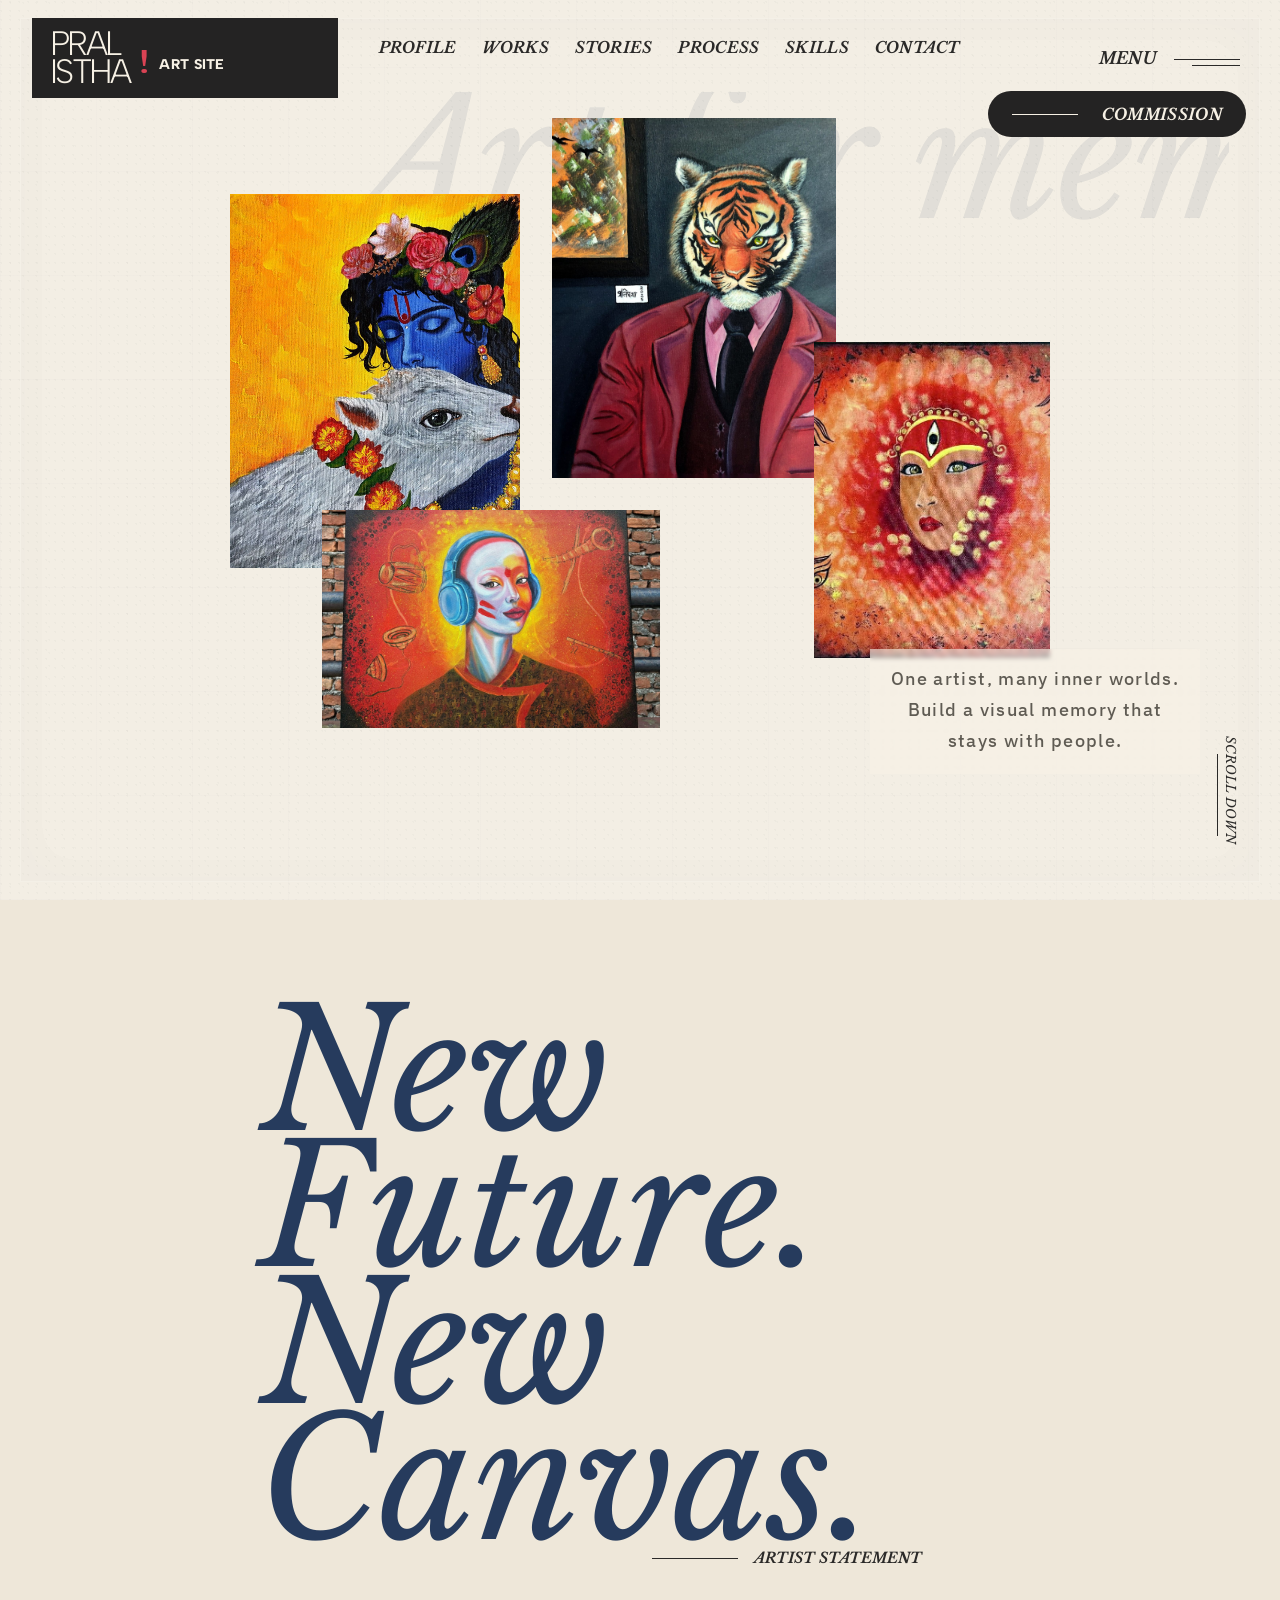
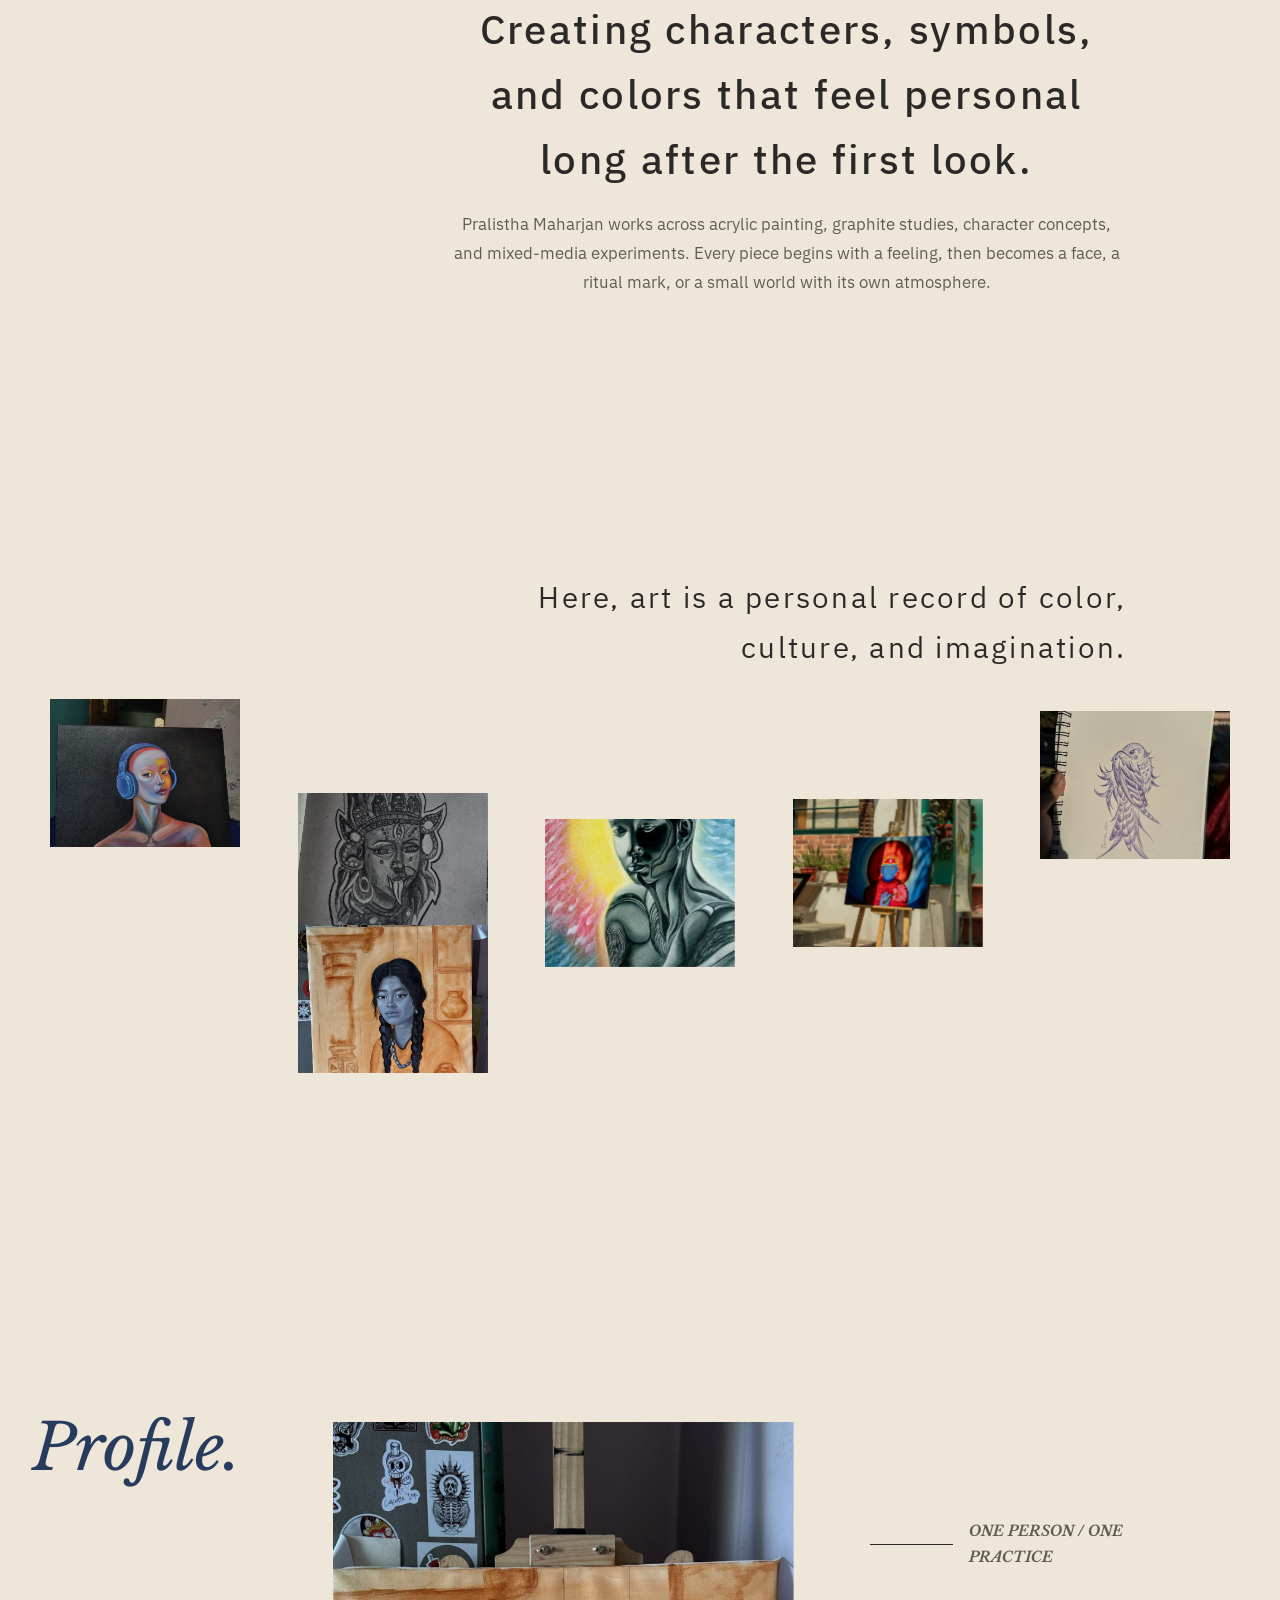
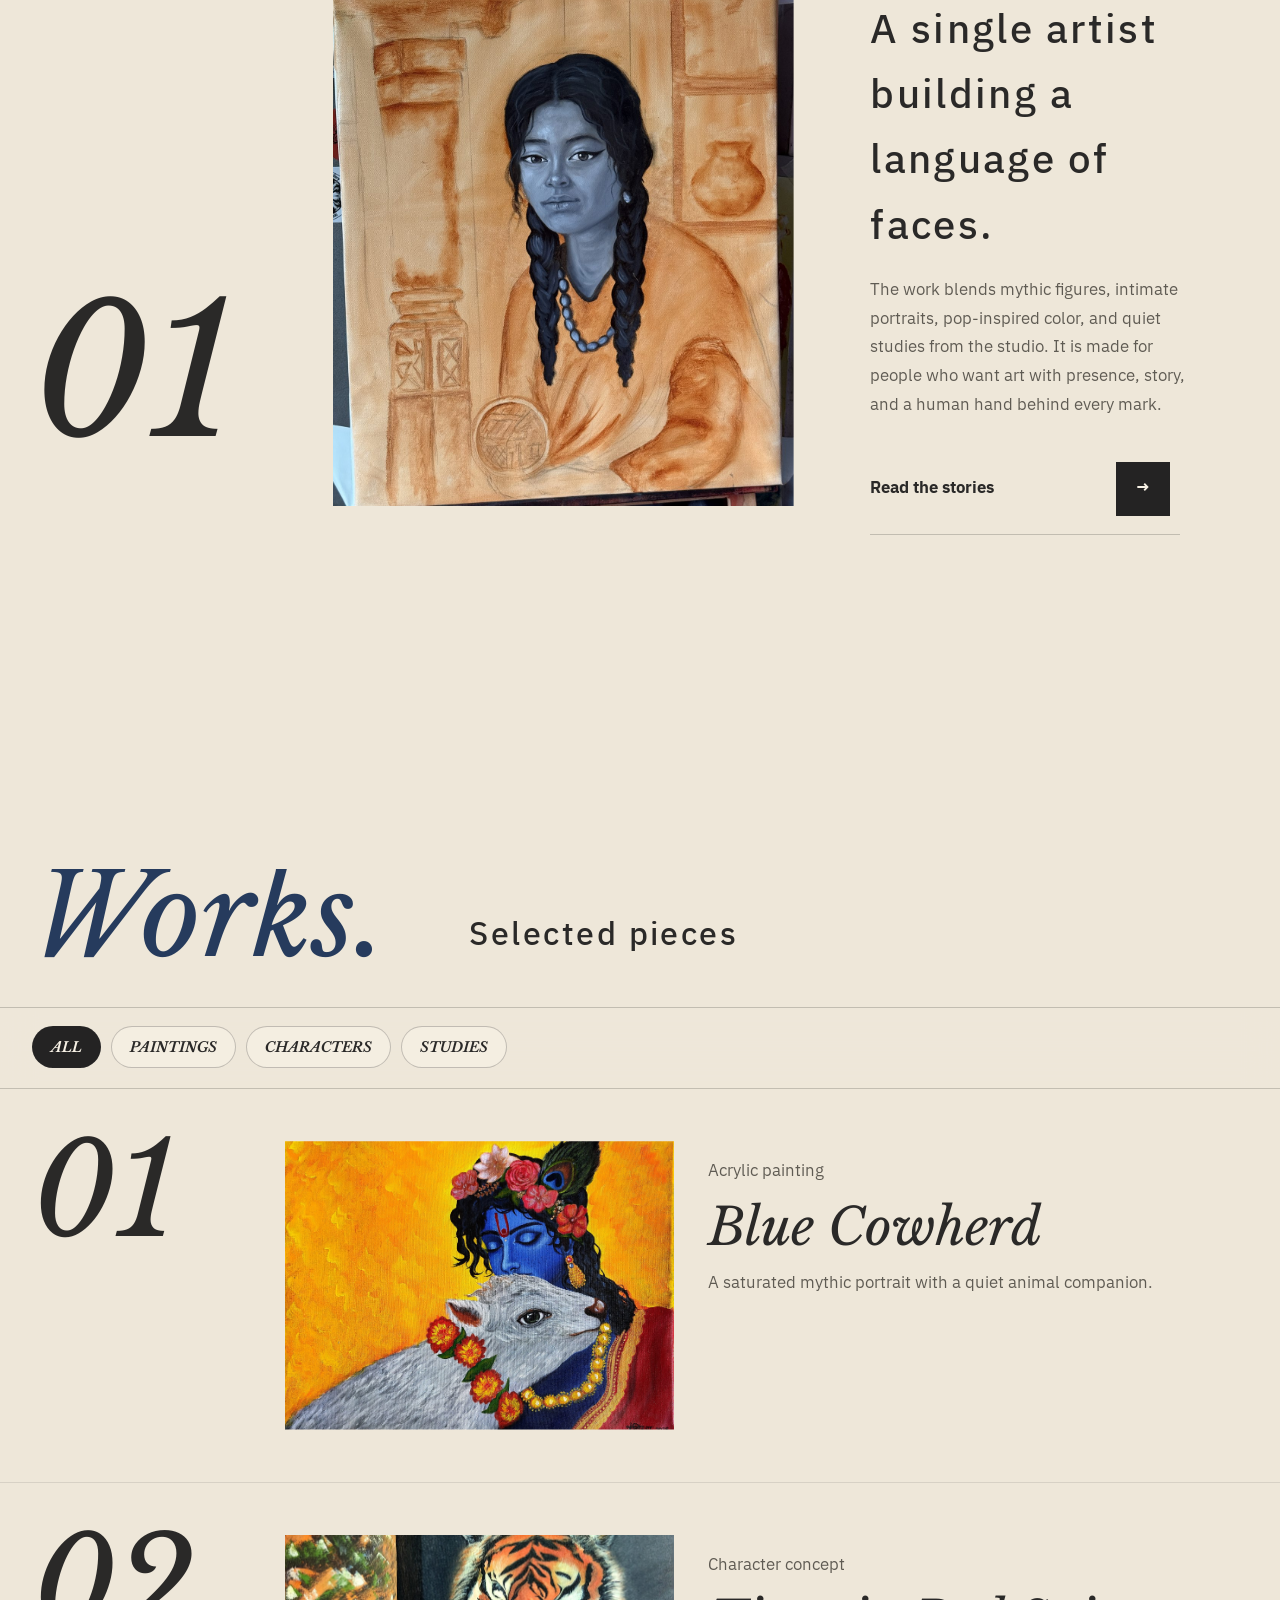
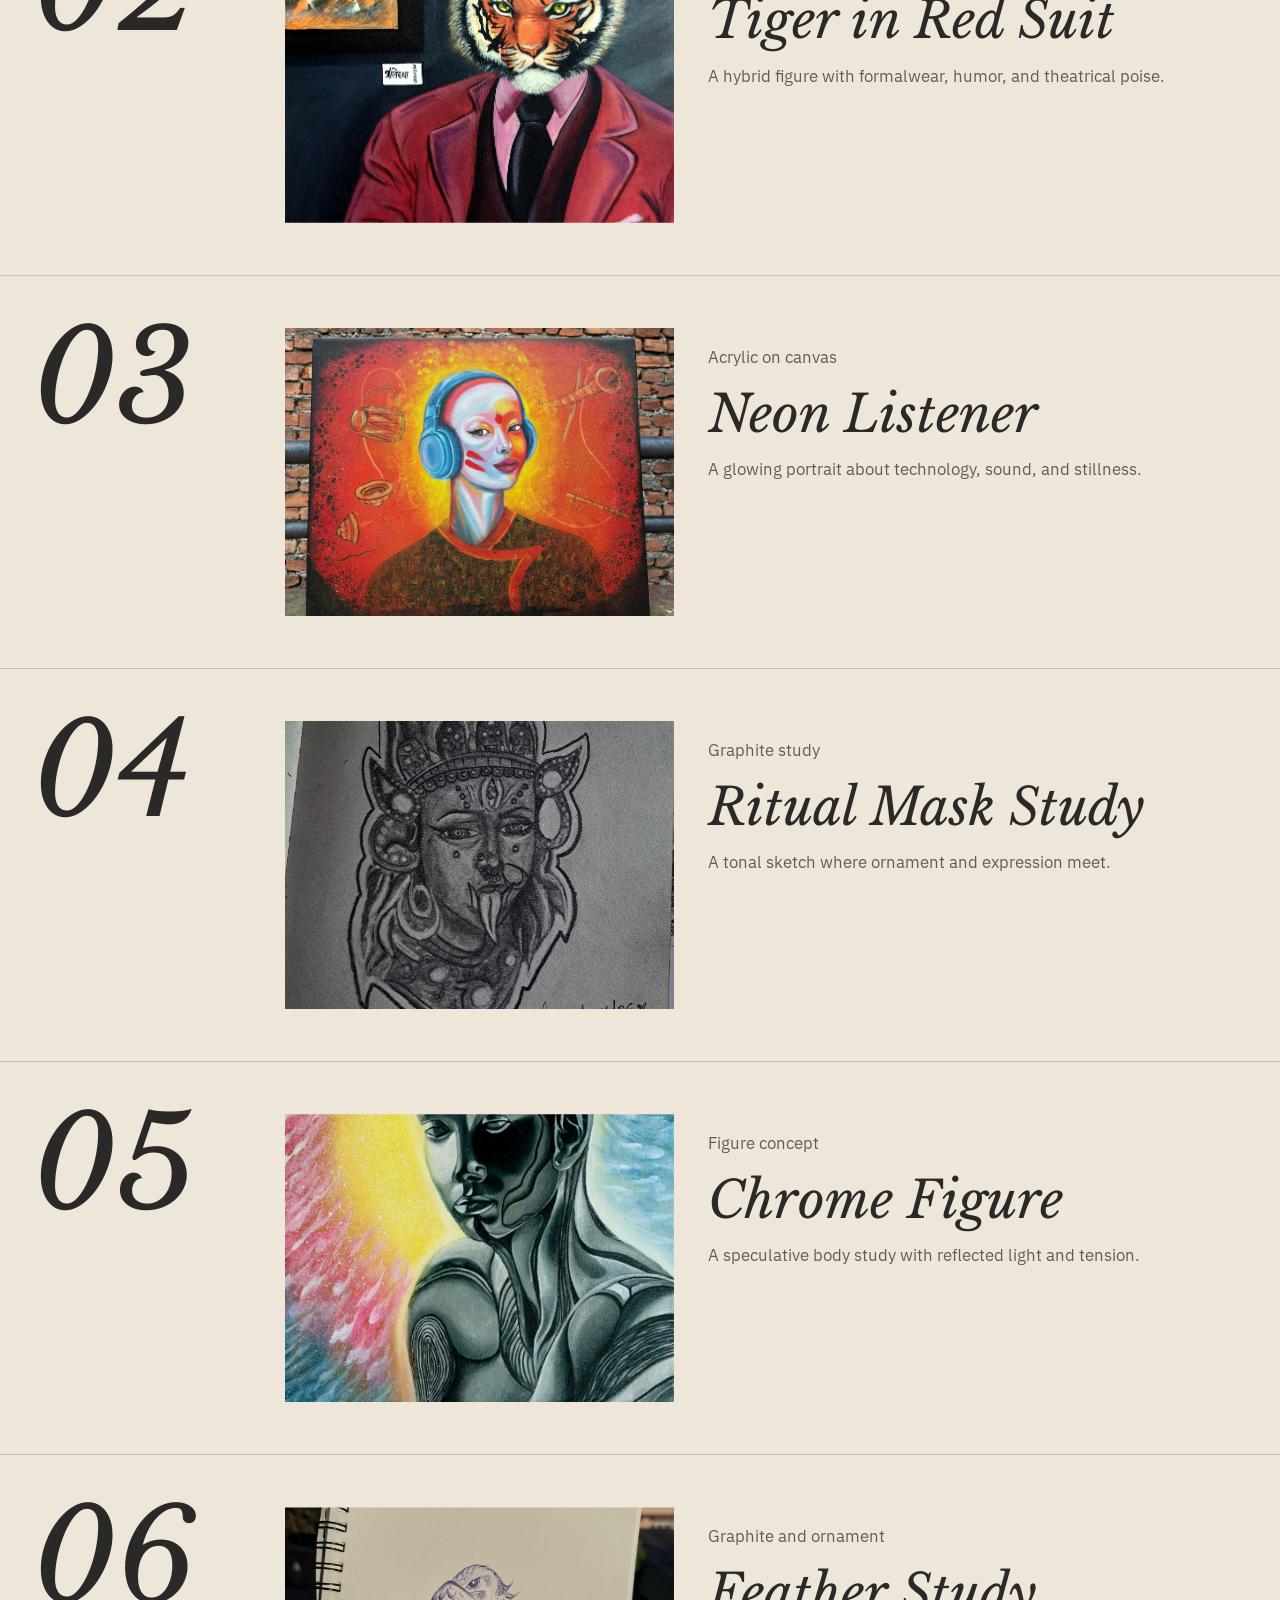
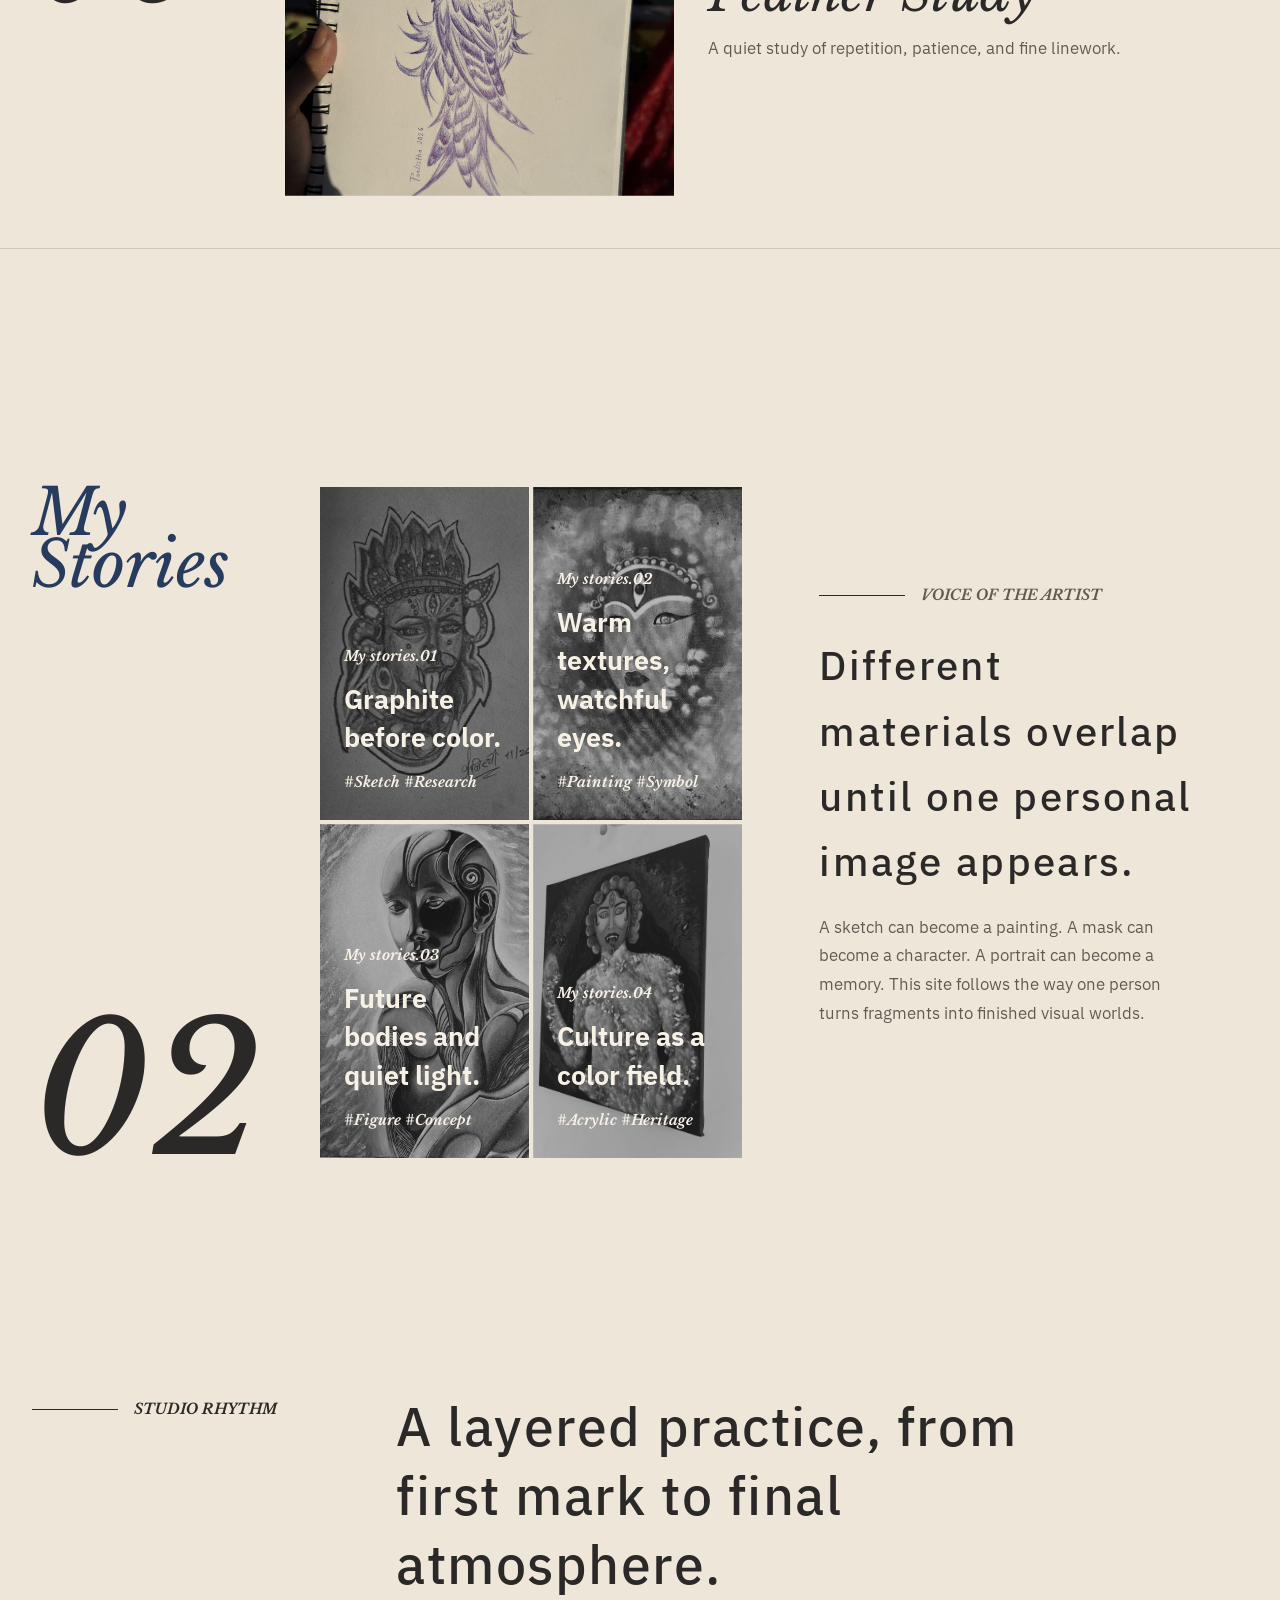
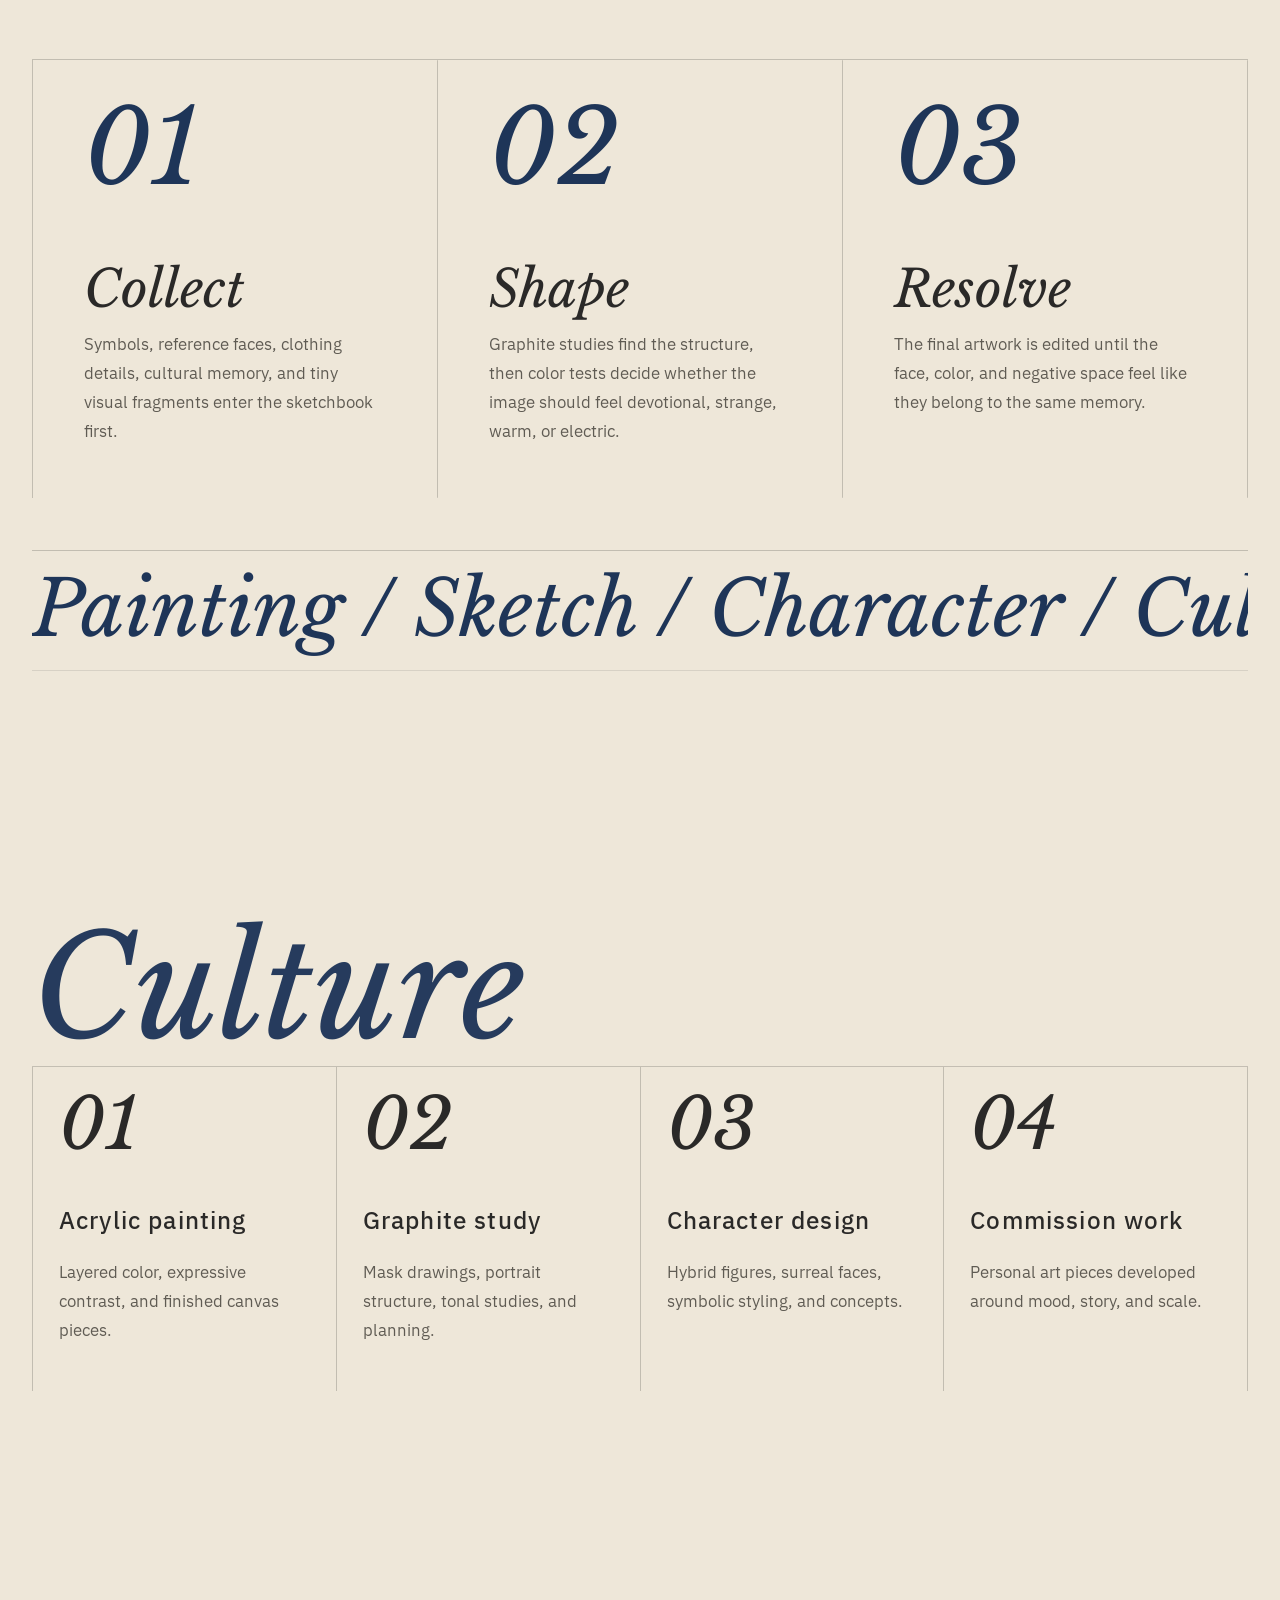
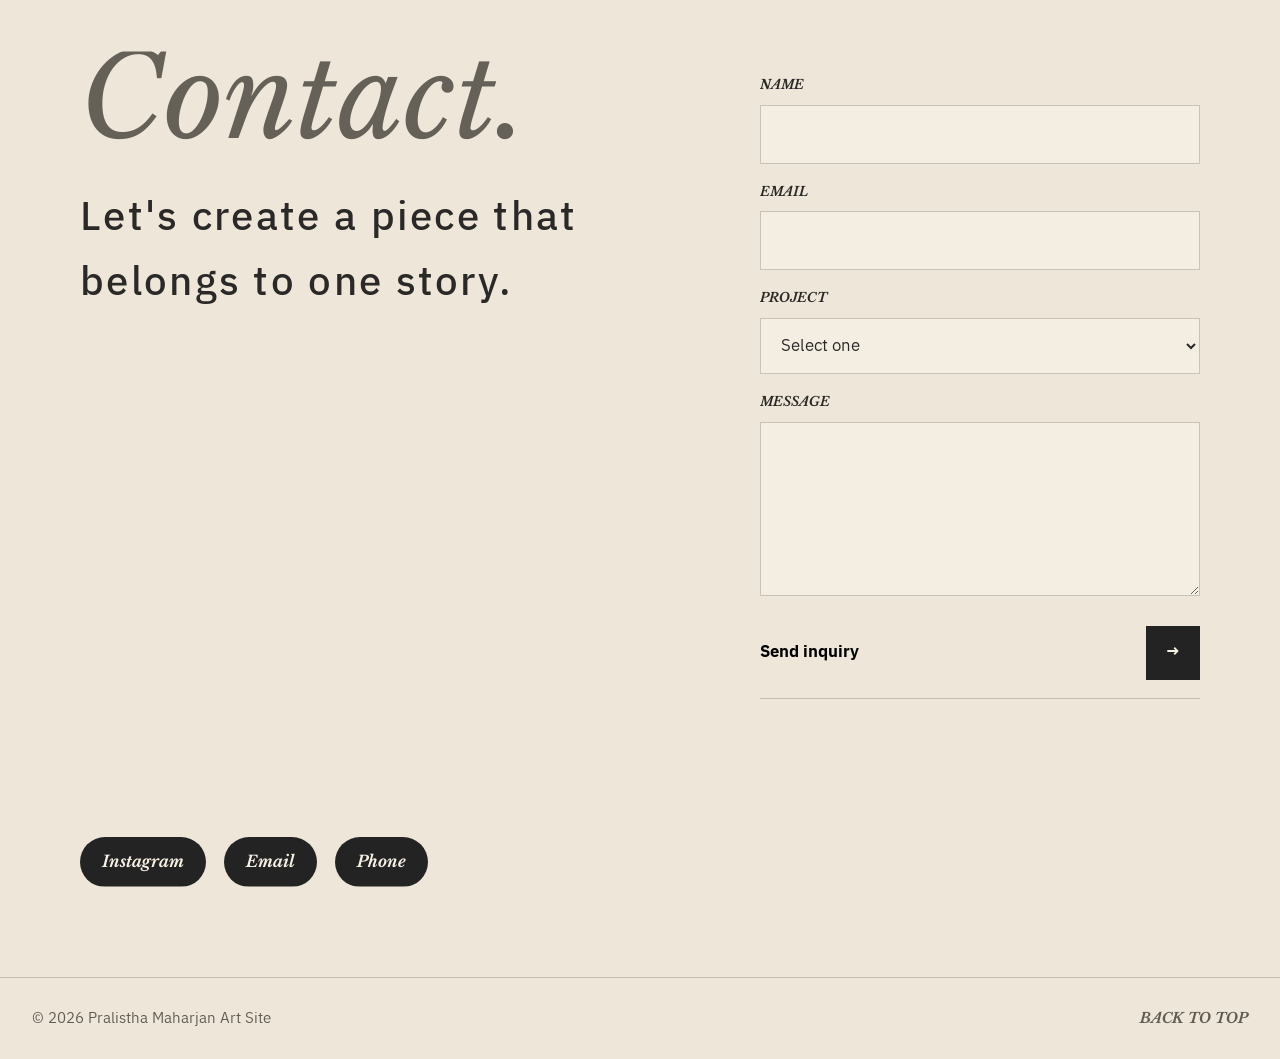
==== art website/index.html @ 048d74e7 "Add art portfolio website" ====
<!DOCTYPE html>
<html lang="en">
  <head>
    <meta charset="UTF-8" />
    <meta name="viewport" content="width=device-width, initial-scale=1.0" />
    <meta
      name="description"
      content="Single-person art portfolio for Pralistha Maharjan, presenting paintings, sketches, stories, skills, and commission contact."
    />
    <title>Pralistha Maharjan | Art Site</title>
    <link rel="preconnect" href="https://fonts.googleapis.com" />
    <link rel="preconnect" href="https://fonts.gstatic.com" crossorigin />
    <link
      href="https://fonts.googleapis.com/css2?family=Albert+Sans:wght@400;500;600;700;800&family=IBM+Plex+Sans+JP:wght@400;500;600;700&family=Libre+Baskerville:ital,wght@0,400;0,700;1,400&display=swap"
      rel="stylesheet"
    />
    <link rel="stylesheet" href="styles.css" />
  </head>
  <body>
    <div class="grain" aria-hidden="true"></div>
    <div class="scroll-progress" data-scroll-progress aria-hidden="true"></div>
    <div class="page-loader" data-loader aria-hidden="true">
      <span>Pralistha Maharjan</span>
      <i></i>
    </div>

    <header class="site-header" data-header>
      <a class="logo-card" href="#top" aria-label="Pralistha Art Site home">
        <span class="logo-main">PRAL<br />ISTHA</span>
        <span class="logo-dot">!</span>
        <span class="logo-sub">ART SITE</span>
      </a>

      <nav class="desktop-nav" aria-label="Primary navigation">
        <a href="#profile">Profile</a>
        <a href="#works">Works</a>
        <a href="#stories">Stories</a>
        <a href="#process">Process</a>
        <a href="#skills">Skills</a>
        <a href="#contact">Contact</a>
      </nav>

      <div class="top-actions">
        <button class="menu-button" type="button" aria-expanded="false" data-menu-toggle>
          <span>Menu</span>
          <i aria-hidden="true"></i>
        </button>
        <a class="entry-button" href="#contact">
          <span></span>
          Commission
        </a>
      </div>
    </header>

    <aside class="menu-panel" data-menu-panel aria-hidden="true">
      <button class="menu-close" type="button" aria-label="Close menu" data-menu-close></button>
      <nav aria-label="Expanded navigation">
        <a href="#profile"><span>profile</span>One artist</a>
        <a href="#works"><span>works</span>Selected pieces</a>
        <a href="#stories"><span>stories</span>Behind the work</a>
        <a href="#process"><span>process</span>Studio rhythm</a>
        <a href="#skills"><span>skills</span>Process and tools</a>
        <a href="#contact"><span>contact</span>Commission inquiry</a>
      </nav>
    </aside>

    <main id="top">
      <section class="hero section" aria-labelledby="hero-title">
        <p class="script-word hero-script" aria-hidden="true">Art for memory.</p>
        <div class="hero-collage" aria-label="Selected artwork collage">
          <img class="hero-img img-a reveal" data-depth="0.16" src="assets/art/blue-cowherd.jpg" alt="Blue deity painting with white cow" fetchpriority="high" />
          <img class="hero-img img-b reveal" data-depth="-0.12" src="assets/art/tiger-in-red-suit.jpg" alt="Tiger-headed figure in red suit" fetchpriority="high" />
          <img class="hero-img img-c reveal" data-depth="0.1" src="assets/art/neon-listener.jpg" alt="Neon headphone portrait painting" />
          <img class="hero-img img-d reveal" data-depth="-0.08" src="assets/art/wrathful-dancer.jpg" alt="Expressive masked dancer painting" />
          <img class="hero-img img-e reveal" data-depth="0.2" src="assets/art/festival-face.jpg" alt="Festival face painting with warm red texture" />
        </div>
        <div class="hero-message reveal">
          <p>One artist, many inner worlds.</p>
          <h1 id="hero-title">Build a visual memory that stays with people.</h1>
        </div>
        <p class="scroll-cue">scroll down</p>
      </section>

      <section class="statement section" aria-labelledby="statement-title">
        <p class="script-word">New Future.<br />New Canvas.</p>
        <div class="statement-copy reveal">
          <p class="eyebrow">Artist statement</p>
          <h2 id="statement-title">
            Creating characters, symbols, and colors that feel personal long
            after the first look.
          </h2>
          <p>
            Pralistha Maharjan works across acrylic painting, graphite studies,
            character concepts, and mixed-media experiments. Every piece begins
            with a feeling, then becomes a face, a ritual mark, or a small
            world with its own atmosphere.
          </p>
        </div>
      </section>

      <section class="photo-river section" aria-label="Studio fragments">
        <p class="section-note">Here, art is a personal record of color, culture, and imagination.</p>
        <div class="river-grid">
          <img class="reveal" data-parallax="-28" src="assets/art/moonlit-profile.jpg" alt="Profile portrait on canvas" />
          <img class="reveal" data-parallax="18" src="assets/art/ritual-mask-sketch.jpg" alt="Graphite ritual mask sketch" />
          <img class="reveal" data-parallax="-20" src="assets/art/chrome-figure.jpg" alt="Chrome figure study" />
          <img class="reveal" data-parallax="24" src="assets/art/courtyard-canvas.jpg" alt="Canvas displayed in courtyard light" />
          <img class="reveal" data-parallax="-16" src="assets/art/feather-study.jpg" alt="Ornamental feather sketch" />
          <img class="reveal" data-parallax="22" src="assets/art/blue-deity-canvas.jpg" alt="Blue deity canvas" />
          <img class="reveal" data-parallax="-18" src="assets/art/shrine-portrait.jpg" alt="Shrine portrait painting" />
          <img class="reveal" data-parallax="20" src="assets/art/firebird-sketch.jpg" alt="Firebird sketch" />
          <img class="reveal" data-parallax="-22" src="assets/art/elder-portrait-study.jpg" alt="Graphite elder portrait" />
        </div>
      </section>

      <section class="profile section split" id="profile" aria-labelledby="profile-title">
        <div class="split-title">
          <p class="script-word">Profile.</p>
          <span>01</span>
        </div>
        <div class="split-media reveal">
          <img src="assets/art/shrine-portrait.jpg" alt="Portrait painting on easel" />
        </div>
        <div class="split-copy reveal">
          <p class="eyebrow">One person / one practice</p>
          <h2 id="profile-title">A single artist building a language of faces.</h2>
          <p>
            The work blends mythic figures, intimate portraits, pop-inspired
            color, and quiet studies from the studio. It is made for people who
            want art with presence, story, and a human hand behind every mark.
          </p>
          <a class="line-link" href="#stories">Read the stories <span>&rarr;</span></a>
        </div>
      </section>

      <section class="works section" id="works" aria-labelledby="works-title">
        <div class="works-heading reveal">
          <p class="script-word">Works.</p>
          <h2 id="works-title">Selected pieces</h2>
        </div>
        <div class="filter-bar reveal" aria-label="Filter artworks">
          <button class="filter-button is-active" type="button" data-filter="all">All</button>
          <button class="filter-button" type="button" data-filter="painting">Paintings</button>
          <button class="filter-button" type="button" data-filter="character">Characters</button>
          <button class="filter-button" type="button" data-filter="study">Studies</button>
        </div>
        <div class="work-list" data-work-list>
          <article
            class="work-row reveal"
            role="button"
            tabindex="0"
            data-art-card
            data-category="painting"
            data-title="Blue Cowherd"
            data-medium="Acrylic painting"
            data-description="A saturated mythic portrait with a quiet animal companion, built around devotional blues, yellow light, and hand-painted texture."
            data-image="assets/art/blue-cowherd.jpg"
            aria-label="Open Blue Cowherd artwork"
          >
            <span>01</span>
            <img src="assets/art/blue-cowherd.jpg" alt="Blue Cowherd painting" />
            <div>
              <p>Acrylic painting</p>
              <h3>Blue Cowherd</h3>
              <p>A saturated mythic portrait with a quiet animal companion.</p>
            </div>
          </article>
          <article
            class="work-row reveal"
            role="button"
            tabindex="0"
            data-art-card
            data-category="character"
            data-title="Tiger in Red Suit"
            data-medium="Character concept"
            data-description="A hybrid formal portrait with theatrical humor, sharp tailoring, and an animal gaze held like a stage light."
            data-image="assets/art/tiger-in-red-suit.jpg"
            aria-label="Open Tiger in Red Suit artwork"
          >
            <span>02</span>
            <img src="assets/art/tiger-in-red-suit.jpg" alt="Tiger in Red Suit artwork" />
            <div>
              <p>Character concept</p>
              <h3>Tiger in Red Suit</h3>
              <p>A hybrid figure with formalwear, humor, and theatrical poise.</p>
            </div>
          </article>
          <article
            class="work-row reveal"
            role="button"
            tabindex="0"
            data-art-card
            data-category="painting"
            data-title="Neon Listener"
            data-medium="Acrylic on canvas"
            data-description="A glowing portrait about technology, sound, and stillness, balancing warm ground color with cool electric skin."
            data-image="assets/art/neon-listener.jpg"
            aria-label="Open Neon Listener artwork"
          >
            <span>03</span>
            <img src="assets/art/neon-listener.jpg" alt="Neon Listener artwork" />
            <div>
              <p>Acrylic on canvas</p>
              <h3>Neon Listener</h3>
              <p>A glowing portrait about technology, sound, and stillness.</p>
            </div>
          </article>
          <article
            class="work-row reveal"
            role="button"
            tabindex="0"
            data-art-card
            data-category="study"
            data-title="Ritual Mask Study"
            data-medium="Graphite study"
            data-description="A graphite mask study focused on shadow, symmetry, ornament, and the quiet pressure of an unfinished face."
            data-image="assets/art/ritual-mask-sketch.jpg"
            aria-label="Open Ritual Mask Study artwork"
          >
            <span>04</span>
            <img src="assets/art/ritual-mask-sketch.jpg" alt="Ritual mask graphite sketch" />
            <div>
              <p>Graphite study</p>
              <h3>Ritual Mask Study</h3>
              <p>A tonal sketch where ornament and expression meet.</p>
            </div>
          </article>
          <article
            class="work-row reveal"
            role="button"
            tabindex="0"
            data-art-card
            data-category="character"
            data-title="Chrome Figure"
            data-medium="Figure concept"
            data-description="A futuristic figure study that treats the body like reflected metal, soft light, and a small speculative world."
            data-image="assets/art/chrome-figure.jpg"
            aria-label="Open Chrome Figure artwork"
          >
            <span>05</span>
            <img src="assets/art/chrome-figure.jpg" alt="Chrome figure study" />
            <div>
              <p>Figure concept</p>
              <h3>Chrome Figure</h3>
              <p>A speculative body study with reflected light and tension.</p>
            </div>
          </article>
          <article
            class="work-row reveal"
            role="button"
            tabindex="0"
            data-art-card
            data-category="study"
            data-title="Feather Study"
            data-medium="Graphite and ornament"
            data-description="A focused ornamental drawing exploring repetition, feather structure, and the slow discipline of fine linework."
            data-image="assets/art/feather-study.jpg"
            aria-label="Open Feather Study artwork"
          >
            <span>06</span>
            <img src="assets/art/feather-study.jpg" alt="Ornamental feather sketch" />
            <div>
              <p>Graphite and ornament</p>
              <h3>Feather Study</h3>
              <p>A quiet study of repetition, patience, and fine linework.</p>
            </div>
          </article>
        </div>
      </section>

      <section class="stories section split" id="stories" aria-labelledby="stories-title">
        <div class="split-title">
          <p class="script-word">My Stories</p>
          <span>02</span>
        </div>
        <div class="story-cards">
          <article class="story-card reveal">
            <img src="assets/art/ritual-mask-sketch.jpg" alt="Ritual mask sketch" />
            <div>
              <p>My stories.01</p>
              <h3>Graphite before color.</h3>
              <p>#Sketch #Research</p>
            </div>
          </article>
          <article class="story-card reveal">
            <img src="assets/art/festival-face.jpg" alt="Festival face painting" />
            <div>
              <p>My stories.02</p>
              <h3>Warm textures, watchful eyes.</h3>
              <p>#Painting #Symbol</p>
            </div>
          </article>
          <article class="story-card reveal">
            <img src="assets/art/chrome-figure.jpg" alt="Chrome figure study" />
            <div>
              <p>My stories.03</p>
              <h3>Future bodies and quiet light.</h3>
              <p>#Figure #Concept</p>
            </div>
          </article>
          <article class="story-card reveal">
            <img src="assets/art/blue-deity-canvas.jpg" alt="Blue deity painting" />
            <div>
              <p>My stories.04</p>
              <h3>Culture as a color field.</h3>
              <p>#Acrylic #Heritage</p>
            </div>
          </article>
        </div>
        <div class="split-copy story-copy reveal">
          <p class="eyebrow">Voice of the artist</p>
          <h2 id="stories-title">
            Different materials overlap until one personal image appears.
          </h2>
          <p>
            A sketch can become a painting. A mask can become a character. A
            portrait can become a memory. This site follows the way one person
            turns fragments into finished visual worlds.
          </p>
        </div>
      </section>

      <section class="process section" id="process" aria-labelledby="process-title">
        <div class="process-heading reveal">
          <p class="eyebrow">Studio rhythm</p>
          <h2 id="process-title">A layered practice, from first mark to final atmosphere.</h2>
        </div>
        <div class="process-board">
          <article class="process-card reveal">
            <span>01</span>
            <h3>Collect</h3>
            <p>Symbols, reference faces, clothing details, cultural memory, and tiny visual fragments enter the sketchbook first.</p>
          </article>
          <article class="process-card reveal">
            <span>02</span>
            <h3>Shape</h3>
            <p>Graphite studies find the structure, then color tests decide whether the image should feel devotional, strange, warm, or electric.</p>
          </article>
          <article class="process-card reveal">
            <span>03</span>
            <h3>Resolve</h3>
            <p>The final artwork is edited until the face, color, and negative space feel like they belong to the same memory.</p>
          </article>
        </div>
        <div class="motion-strip reveal" aria-hidden="true">
          <span>Painting / Sketch / Character / Culture / Commission /</span>
          <span>Painting / Sketch / Character / Culture / Commission /</span>
        </div>
      </section>

      <section class="skills section" id="skills" aria-labelledby="skills-title">
        <p class="script-word">Culture</p>
        <div class="skills-grid reveal">
          <div>
            <span>01</span>
            <h3>Acrylic painting</h3>
            <p>Layered color, expressive contrast, and finished canvas pieces.</p>
          </div>
          <div>
            <span>02</span>
            <h3>Graphite study</h3>
            <p>Mask drawings, portrait structure, tonal studies, and planning.</p>
          </div>
          <div>
            <span>03</span>
            <h3>Character design</h3>
            <p>Hybrid figures, surreal faces, symbolic styling, and concepts.</p>
          </div>
          <div>
            <span>04</span>
            <h3>Commission work</h3>
            <p>Personal art pieces developed around mood, story, and scale.</p>
          </div>
        </div>
      </section>

      <section class="contact section" id="contact" aria-labelledby="contact-title">
        <div class="contact-title reveal">
          <p class="script-word">Contact.</p>
          <h2 id="contact-title">Let's create a piece that belongs to one story.</h2>
        </div>
        <form class="contact-form reveal" data-contact-form>
          <label>
            <span>Name</span>
            <input type="text" name="name" autocomplete="name" required />
          </label>
          <label>
            <span>Email</span>
            <input type="email" name="email" autocomplete="email" required />
          </label>
          <label>
            <span>Project</span>
            <select name="project" required>
              <option value="">Select one</option>
              <option>Commission</option>
              <option>Collaboration</option>
              <option>Exhibition</option>
              <option>General inquiry</option>
            </select>
          </label>
          <label>
            <span>Message</span>
            <textarea name="message" rows="5" required></textarea>
          </label>
          <button type="submit">Send inquiry <span>&rarr;</span></button>
          <p data-form-status aria-live="polite"></p>
        </form>
        <div class="contact-links reveal">
          <a href="https://www.instagram.com/eeelarp/" target="_blank" rel="noopener noreferrer">Instagram</a>
          <a href="mailto:pralisthamaharjan21@gmail.com">Email</a>
          <a href="tel:+9779860295630">Phone</a>
        </div>
      </section>
    </main>

    <footer class="site-footer">
      <p>&copy; <span data-year></span> Pralistha Maharjan Art Site</p>
      <a href="#top">back to top</a>
    </footer>

    <div class="lightbox" data-lightbox aria-hidden="true" role="dialog" aria-modal="true" aria-labelledby="lightbox-title">
      <button class="lightbox-close" type="button" aria-label="Close artwork view" data-lightbox-close></button>
      <div class="lightbox-shell">
        <div class="lightbox-media">
          <img src="assets/art/blue-cowherd.jpg" alt="" data-lightbox-image />
        </div>
        <div class="lightbox-copy">
          <p data-lightbox-medium>Acrylic painting</p>
          <h2 id="lightbox-title" data-lightbox-title>Blue Cowherd</h2>
          <p data-lightbox-description></p>
          <div class="lightbox-actions" aria-label="Artwork navigation">
            <button type="button" data-lightbox-prev>Previous</button>
            <button type="button" data-lightbox-next>Next</button>
          </div>
        </div>
      </div>
    </div>

    <script src="app.js"></script>
  </body>
</html>
---- art website/styles.css ----
:root {
  --paper: #eee7d9;
  --paper-light: #f7f1e5;
  --paper-deep: #ded4bf;
  --ink: #2a2928;
  --ink-soft: #5f5b53;
  --line: rgba(42, 41, 40, 0.22);
  --dark: #242323;
  --accent: #da4354;
  --blue: #1e3558;
  --moss: #687261;
  --container: min(1120px, calc(100% - 48px));
  --serif: "Libre Baskerville", Georgia, serif;
  --sans: "Albert Sans", "IBM Plex Sans JP", Arial, sans-serif;
  --jp: "IBM Plex Sans JP", "Albert Sans", Arial, sans-serif;
}

* {
  box-sizing: border-box;
}

html {
  scroll-behavior: smooth;
  scroll-padding-top: 110px;
}

body {
  margin: 0;
  background: var(--paper);
  color: var(--ink);
  font-family: var(--jp);
  line-height: 1.8;
  overflow-x: clip;
}

body.is-loading,
body.menu-open,
body.lightbox-open {
  overflow: hidden;
}

img {
  display: block;
  max-width: 100%;
}

a {
  color: inherit;
  text-decoration: none;
}

button,
input,
select,
textarea {
  font: inherit;
}

button {
  border: 0;
}

.scroll-progress {
  position: fixed;
  top: 0;
  left: 0;
  z-index: 90;
  width: 100%;
  height: 3px;
  background: var(--accent);
  transform: scaleX(0);
  transform-origin: left;
  pointer-events: none;
}

.page-loader {
  position: fixed;
  inset: 0;
  z-index: 100;
  display: grid;
  place-items: center;
  background: var(--dark);
  color: var(--paper-light);
  clip-path: inset(0 0 0 0);
  transition: clip-path 900ms cubic-bezier(0.76, 0, 0.24, 1), visibility 900ms step-end;
}

.page-loader span {
  font-family: var(--serif);
  font-size: clamp(2.2rem, 6vw, 6.4rem);
  font-style: italic;
  line-height: 1;
  opacity: 0;
  transform: translateY(20px);
  animation: loaderText 900ms cubic-bezier(0.22, 1, 0.36, 1) 120ms forwards;
}

.page-loader i {
  position: absolute;
  bottom: 11%;
  left: 50%;
  width: min(320px, 70vw);
  height: 1px;
  background: rgba(247, 241, 229, 0.22);
  transform: translateX(-50%);
  overflow: hidden;
}

.page-loader i::after {
  display: block;
  width: 42%;
  height: 100%;
  background: var(--paper-light);
  content: "";
  animation: loaderLine 1s cubic-bezier(0.76, 0, 0.24, 1) infinite;
}

body.is-ready .page-loader {
  visibility: hidden;
  clip-path: inset(0 0 100% 0);
}

@keyframes loaderText {
  to {
    opacity: 1;
    transform: translateY(0);
  }
}

@keyframes loaderLine {
  0% {
    transform: translateX(-110%);
  }

  100% {
    transform: translateX(260%);
  }
}

.grain {
  position: fixed;
  inset: 0;
  z-index: -1;
  pointer-events: none;
  background:
    linear-gradient(rgba(255, 255, 255, 0.3), rgba(255, 255, 255, 0.3)),
    radial-gradient(circle at 12% 18%, rgba(42, 41, 40, 0.04) 0 1px, transparent 1px),
    radial-gradient(circle at 80% 20%, rgba(42, 41, 40, 0.035) 0 1px, transparent 1px),
    repeating-linear-gradient(90deg, rgba(30, 53, 88, 0.018) 0 1px, transparent 1px 96px),
    repeating-linear-gradient(0deg, rgba(42, 41, 40, 0.018) 0 1px, transparent 1px 104px);
  background-size: auto, 9px 9px, 13px 13px, auto, auto;
}

.grain::after {
  position: absolute;
  inset: 18px 20px;
  border: 1px solid rgba(255, 255, 255, 0.24);
  box-shadow: inset 0 0 52px rgba(42, 41, 40, 0.055);
  content: "";
  opacity: 0.45;
}

.site-header {
  position: fixed;
  inset: 0 0 auto;
  z-index: 50;
  display: grid;
  grid-template-columns: auto 1fr auto;
  align-items: start;
  gap: 28px;
  padding: 18px 34px 0 32px;
  pointer-events: none;
  transition: transform 500ms cubic-bezier(0.22, 1, 0.36, 1);
}

.site-header a,
.site-header button {
  pointer-events: auto;
}

.logo-card {
  position: relative;
  display: grid;
  width: 306px;
  min-height: 74px;
  grid-template-columns: auto auto 1fr;
  align-items: center;
  gap: 10px;
  padding: 12px 18px;
  color: var(--paper-light);
  background: var(--dark);
  box-shadow: 0 14px 36px rgba(42, 41, 40, 0);
  transition: box-shadow 320ms ease, transform 320ms ease;
}

.site-header.is-scrolled .logo-card {
  box-shadow: 0 16px 36px rgba(42, 41, 40, 0.12);
  transform: translateY(-2px);
}

.logo-main {
  font-family: var(--sans);
  font-size: clamp(1.75rem, 2.65vw, 2.35rem);
  font-weight: 300;
  letter-spacing: -0.08em;
  line-height: 0.82;
}

.logo-dot {
  align-self: end;
  margin-bottom: 6px;
  color: var(--accent);
  font-size: 1.95rem;
  font-weight: 700;
  line-height: 1;
}

.logo-sub {
  align-self: end;
  margin-bottom: 8px;
  font-family: var(--sans);
  font-size: 0.88rem;
  font-weight: 800;
  letter-spacing: 0.02em;
}

.desktop-nav {
  display: flex;
  justify-content: flex-end;
  gap: clamp(18px, 2vw, 28px);
  padding-top: 22px;
}

.desktop-nav a,
.menu-button span,
.entry-button {
  font-family: var(--serif);
  font-style: italic;
  font-weight: 700;
  letter-spacing: 0.02em;
}

.desktop-nav a {
  position: relative;
  font-size: 0.98rem;
  line-height: 1;
  text-transform: uppercase;
}

.desktop-nav a::after {
  position: absolute;
  right: 0;
  bottom: -8px;
  left: 0;
  height: 1px;
  background: var(--ink);
  content: "";
  transform: scaleX(0);
  transform-origin: right;
  transition: transform 220ms ease;
}

.desktop-nav a:hover::after,
.desktop-nav a:focus-visible::after {
  transform: scaleX(1);
  transform-origin: left;
}

.top-actions {
  display: grid;
  justify-items: end;
  gap: 16px;
  padding-top: 25px;
}

.menu-button {
  display: inline-flex;
  align-items: center;
  gap: 17px;
  color: var(--ink);
  background: transparent;
  cursor: pointer;
  transition: transform 260ms cubic-bezier(0.22, 1, 0.36, 1);
}

.menu-button span {
  font-size: 1.05rem;
  text-transform: uppercase;
}

.menu-button i,
.entry-button span {
  width: 66px;
  height: 1px;
  background: var(--ink);
}

.menu-button i {
  position: relative;
}

.menu-button i::after {
  position: absolute;
  top: 6px;
  right: 0;
  width: 48px;
  height: 1px;
  background: var(--ink);
  content: "";
  transition: width 260ms cubic-bezier(0.22, 1, 0.36, 1);
}

.menu-button:hover,
.menu-button:focus-visible {
  transform: translateX(-3px);
}

.menu-button:hover i::after,
.menu-button:focus-visible i::after {
  width: 66px;
}

.entry-button {
  display: inline-flex;
  min-width: 204px;
  min-height: 46px;
  align-items: center;
  justify-content: center;
  gap: 24px;
  padding: 0 24px;
  color: var(--paper-light);
  background: var(--dark);
  border-radius: 999px;
  font-size: 1rem;
  text-transform: uppercase;
  transition: transform 260ms cubic-bezier(0.22, 1, 0.36, 1), background 180ms ease;
}

.entry-button span {
  background: var(--paper-light);
}

.entry-button:hover,
.entry-button:focus-visible {
  background: #111;
  transform: translateY(-2px);
}

.menu-panel {
  position: fixed;
  inset: 0;
  z-index: 70;
  display: grid;
  align-content: center;
  padding: clamp(28px, 6vw, 86px);
  background: rgba(36, 35, 35, 0.96);
  color: var(--paper-light);
  opacity: 0;
  pointer-events: none;
  transform: translateY(-16px);
  backdrop-filter: blur(14px);
  transition: opacity 420ms ease, transform 620ms cubic-bezier(0.22, 1, 0.36, 1);
}

.menu-panel.is-open {
  opacity: 1;
  pointer-events: auto;
  transform: translateY(0);
}

.menu-panel nav {
  display: grid;
  gap: 14px;
  width: min(720px, 100%);
}

.menu-panel a {
  display: grid;
  grid-template-columns: 150px 1fr;
  align-items: baseline;
  padding: 20px 0;
  border-bottom: 1px solid rgba(247, 241, 229, 0.22);
  font-family: var(--jp);
  font-size: clamp(1.4rem, 3vw, 2.6rem);
  font-weight: 600;
  opacity: 0;
  transform: translateY(18px);
  transition: opacity 520ms ease, transform 620ms cubic-bezier(0.22, 1, 0.36, 1);
}

.menu-panel.is-open a {
  opacity: 1;
  transform: translateY(0);
}

.menu-panel.is-open a:nth-child(2) {
  transition-delay: 60ms;
}

.menu-panel.is-open a:nth-child(3) {
  transition-delay: 120ms;
}

.menu-panel.is-open a:nth-child(4) {
  transition-delay: 180ms;
}

.menu-panel.is-open a:nth-child(5) {
  transition-delay: 240ms;
}

.menu-panel.is-open a:nth-child(6) {
  transition-delay: 300ms;
}

.menu-panel a span {
  font-family: var(--serif);
  font-size: 1rem;
  font-style: italic;
  font-weight: 700;
  text-transform: uppercase;
}

.menu-close {
  position: absolute;
  top: 28px;
  right: 34px;
  width: 54px;
  height: 54px;
  background: transparent;
  cursor: pointer;
}

.menu-close::before,
.menu-close::after {
  position: absolute;
  top: 50%;
  left: 10px;
  width: 34px;
  height: 1px;
  background: var(--paper-light);
  content: "";
}

.menu-close::before {
  transform: rotate(45deg);
}

.menu-close::after {
  transform: rotate(-45deg);
}

.section {
  position: relative;
  width: var(--container);
  margin: 0 auto;
  padding: 130px 0;
}

.hero {
  width: 100%;
  min-height: 100vh;
  padding-top: 118px;
  overflow: clip;
}

.script-word {
  margin: 0;
  color: var(--blue);
  font-family: var(--serif);
  font-size: clamp(4.8rem, 13vw, 13rem);
  font-style: italic;
  line-height: 0.82;
  opacity: 0.96;
}

.hero-script {
  position: absolute;
  top: 92px;
  right: 4vw;
  z-index: 1;
  width: min(900px, 68vw);
  color: rgba(30, 53, 88, 0.085);
  overflow: hidden;
  white-space: nowrap;
}

.hero-collage {
  position: relative;
  z-index: 2;
  width: min(820px, 64vw);
  min-height: 618px;
  margin: 0 auto;
  perspective: 1200px;
  transform: rotateX(var(--hero-rx, 0deg)) rotateY(var(--hero-ry, 0deg));
  transform-style: preserve-3d;
  transition: transform 800ms cubic-bezier(0.22, 1, 0.36, 1);
}

.hero-img {
  position: absolute;
  object-fit: cover;
  filter: saturate(0.92) contrast(0.97);
  box-shadow: 0 18px 34px rgba(42, 41, 40, 0.075);
  transform: translate3d(var(--float-x, 0), var(--float-y, 0), 0);
  transform-origin: center;
  will-change: transform;
}

.img-a {
  top: 76px;
  left: 0;
  width: 290px;
  height: 374px;
  z-index: 2;
}

.img-b {
  top: 0;
  left: 322px;
  width: 284px;
  height: 360px;
  z-index: 3;
}

.img-c {
  top: 392px;
  left: 92px;
  width: 338px;
  height: 218px;
  z-index: 4;
}

.img-d {
  display: none;
  top: 420px;
  left: 464px;
  width: 184px;
  height: 218px;
}

.img-e {
  top: 224px;
  right: 0;
  width: 236px;
  height: 316px;
  z-index: 5;
}

.hero-message {
  position: absolute;
  right: max(34px, calc((100vw - 1120px) / 2));
  top: auto;
  bottom: 126px;
  z-index: 3;
  max-width: 330px;
  color: var(--ink-soft);
  background: rgba(247, 241, 229, 0.62);
  font-family: var(--jp);
  font-size: 1.08rem;
  letter-spacing: 0.08em;
  padding: 16px 18px;
  text-align: center;
  backdrop-filter: blur(2px);
  box-shadow: 0 20px 56px rgba(42, 41, 40, 0.06);
}

.hero-message p,
.hero-message h1 {
  margin: 0;
  font-size: inherit;
  font-weight: 500;
  line-height: 1.8;
}

.scroll-cue {
  position: absolute;
  right: 38px;
  bottom: 56px;
  margin: 0;
  font-family: var(--serif);
  font-size: 0.82rem;
  font-style: italic;
  text-transform: uppercase;
  writing-mode: vertical-rl;
}

.scroll-cue::after {
  display: block;
  width: 1px;
  height: 82px;
  margin: 18px auto 0;
  background: var(--ink);
  content: "";
}

.statement {
  display: grid;
  min-height: 86vh;
  align-items: start;
  padding-top: 104px;
}

.statement .script-word {
  margin-left: 16%;
}

.statement-copy {
  max-width: 670px;
  margin: -10px 7% 0 auto;
  text-align: center;
}

.eyebrow {
  display: inline-flex;
  align-items: center;
  gap: 16px;
  margin: 0 0 28px;
  font-family: var(--serif);
  font-size: 0.92rem;
  font-style: italic;
  font-weight: 700;
  text-transform: uppercase;
}

.eyebrow::before {
  display: block;
  width: 86px;
  height: 1px;
  background: var(--ink);
  content: "";
}

h2,
h3,
p {
  overflow-wrap: anywhere;
}

.statement-copy h2,
.split-copy h2,
.contact-title h2 {
  margin: 0;
  font-family: var(--jp);
  font-size: clamp(1.7rem, 3vw, 2.6rem);
  font-weight: 500;
  line-height: 1.7;
  letter-spacing: 0.06em;
}

.statement-copy > p:last-child,
.split-copy > p,
.skills-grid p,
.work-row p,
.contact-title p {
  color: var(--ink-soft);
}

.photo-river {
  width: 100%;
  min-height: 870px;
  overflow: hidden;
}

.section-note {
  width: min(620px, 90%);
  margin: 0 12% 52px auto;
  font-size: clamp(1.35rem, 2.2vw, 2rem);
  letter-spacing: 0.08em;
  text-align: right;
}

.river-grid {
  position: relative;
  display: grid;
  width: min(1180px, calc(100% - 48px));
  grid-template-columns: repeat(5, minmax(150px, 220px));
  grid-auto-rows: 148px;
  gap: 68px 58px;
  margin: 0 auto;
}

.river-grid img {
  --base-y: 0px;
  --parallax-y: 0px;
  width: 220px;
  height: 148px;
  object-fit: cover;
  transform: translate3d(0, calc(var(--base-y) + var(--parallax-y)), 0);
  will-change: transform;
}

.river-grid img:nth-child(2n) {
  --base-y: 48px;
}

.river-grid img:nth-child(3n) {
  --base-y: 112px;
}

.split {
  display: grid;
  width: 100%;
  grid-template-columns: 26% 1fr 38%;
  gap: 0;
  padding: 108px 0;
}

.split-title {
  padding-left: 32px;
}

.split-title .script-word {
  font-size: clamp(3rem, 5vw, 5.2rem);
}

.split-title span {
  display: block;
  margin-top: 48vh;
  font-family: var(--serif);
  font-size: clamp(6rem, 14vw, 13rem);
  font-style: italic;
  line-height: 0.75;
}

.split-media img {
  width: 100%;
  height: min(76vh, 720px);
  object-fit: cover;
}

.split-copy {
  padding: 96px clamp(28px, 6vw, 86px);
}

.line-link {
  display: grid;
  max-width: 310px;
  grid-template-columns: 1fr 64px;
  align-items: center;
  gap: 20px;
  margin-top: 42px;
  padding-bottom: 18px;
  border-bottom: 1px solid var(--line);
  font-weight: 700;
}

.line-link span,
.contact-form button span {
  display: grid;
  width: 54px;
  height: 54px;
  place-items: center;
  color: var(--paper-light);
  background: var(--dark);
}

.works {
  width: 100%;
}

.works-heading {
  display: grid;
  grid-template-columns: 34% 1fr;
  align-items: end;
  gap: 24px;
  padding: 0 32px 44px;
  border-bottom: 1px solid var(--line);
}

.works-heading .script-word {
  font-size: clamp(4rem, 9vw, 9rem);
}

.works-heading h2 {
  margin: 0;
  font-family: var(--jp);
  font-size: clamp(1.5rem, 2.4vw, 2.2rem);
  font-weight: 500;
  letter-spacing: 0.08em;
}

.work-list {
  display: grid;
}

.filter-bar {
  position: sticky;
  top: 104px;
  z-index: 8;
  display: flex;
  flex-wrap: wrap;
  gap: 10px;
  padding: 18px 32px 20px;
  border-bottom: 1px solid var(--line);
  background: rgba(238, 231, 217, 0.82);
  backdrop-filter: blur(16px);
}

.filter-button {
  min-height: 42px;
  padding: 0 18px;
  border: 1px solid rgba(42, 41, 40, 0.25);
  border-radius: 999px;
  background: rgba(247, 241, 229, 0.68);
  color: var(--ink);
  cursor: pointer;
  font-family: var(--serif);
  font-size: 0.88rem;
  font-style: italic;
  font-weight: 700;
  text-transform: uppercase;
  transition: background 220ms ease, color 220ms ease, transform 260ms cubic-bezier(0.22, 1, 0.36, 1);
}

.filter-button:hover,
.filter-button:focus-visible {
  transform: translateY(-2px);
}

.filter-button.is-active {
  background: var(--dark);
  color: var(--paper-light);
}

.work-row {
  display: grid;
  grid-template-columns: 18% 32% 1fr;
  align-items: start;
  gap: 34px;
  padding: 52px 32px;
  border-bottom: 1px solid var(--line);
  cursor: pointer;
  transition: background 340ms ease, opacity 260ms ease, transform 520ms cubic-bezier(0.22, 1, 0.36, 1);
}

.work-row:hover,
.work-row:focus-visible {
  background: rgba(247, 241, 229, 0.56);
  outline: 0;
}

.work-row > span {
  font-family: var(--serif);
  font-size: clamp(4rem, 10vw, 10rem);
  font-style: italic;
  line-height: 0.8;
}

.work-row img {
  width: 100%;
  aspect-ratio: 1.35;
  object-fit: cover;
  clip-path: inset(0 0 0 0);
  transition: clip-path 520ms cubic-bezier(0.22, 1, 0.36, 1), transform 620ms cubic-bezier(0.22, 1, 0.36, 1), filter 260ms ease;
}

.work-row:hover img,
.work-row:focus-visible img {
  clip-path: inset(8px);
  filter: saturate(1.04) contrast(1.02);
  transform: scale(1.025);
}

.work-row h3 {
  margin: 8px 0 12px;
  font-family: var(--serif);
  font-size: clamp(2rem, 4vw, 4.4rem);
  font-style: italic;
  font-weight: 400;
  line-height: 1;
}

.work-row[hidden] {
  display: none;
}

.work-row.is-filtering {
  pointer-events: none;
}

.stories {
  grid-template-columns: 25% 1fr 42%;
}

.story-cards {
  display: grid;
  grid-template-columns: 1fr 1fr;
  gap: 4px;
}

.story-card {
  position: relative;
  min-height: 330px;
  overflow: hidden;
  color: var(--paper-light);
  background: var(--dark);
}

.story-card img {
  width: 100%;
  height: 100%;
  filter: grayscale(1) contrast(0.86);
  object-fit: cover;
  opacity: 0.78;
  transition: filter 320ms ease, opacity 320ms ease, transform 900ms cubic-bezier(0.22, 1, 0.36, 1);
}

.story-card:hover img,
.story-card:focus-within img {
  filter: grayscale(0.2) contrast(0.94);
  opacity: 0.9;
  transform: scale(1.04);
}

.story-card div {
  position: absolute;
  inset: auto 24px 24px;
}

.story-card p {
  margin: 0;
  font-family: var(--serif);
  font-size: 0.9rem;
  font-style: italic;
  font-weight: 700;
}

.story-card h3 {
  margin: 12px 0;
  font-size: clamp(1.2rem, 2vw, 1.8rem);
  line-height: 1.5;
}

.story-copy {
  padding-top: 90px;
}

.process {
  width: 100%;
  padding-right: 32px;
  padding-left: 32px;
}

.process-heading {
  display: grid;
  grid-template-columns: minmax(180px, 26%) minmax(0, 680px);
  gap: 48px;
  align-items: start;
  padding-bottom: 56px;
  border-bottom: 1px solid var(--line);
}

.process-heading h2 {
  margin: 0;
  font-size: clamp(1.9rem, 4vw, 4.4rem);
  font-weight: 500;
  line-height: 1.35;
  letter-spacing: 0.03em;
}

.process-board {
  display: grid;
  grid-template-columns: repeat(3, minmax(0, 1fr));
  border-left: 1px solid var(--line);
}

.process-card {
  min-height: 360px;
  padding: clamp(28px, 4vw, 54px);
  border-right: 1px solid var(--line);
}

.process-card span {
  display: block;
  margin-bottom: 76px;
  color: var(--blue);
  font-family: var(--serif);
  font-size: clamp(3.8rem, 8vw, 8rem);
  font-style: italic;
  line-height: 0.75;
}

.process-card h3 {
  margin: 0 0 16px;
  font-family: var(--serif);
  font-size: clamp(2rem, 4vw, 3.8rem);
  font-style: italic;
  font-weight: 400;
  line-height: 1;
}

.process-card p {
  margin: 0;
  color: var(--ink-soft);
}

.motion-strip {
  display: flex;
  gap: 36px;
  margin-top: 52px;
  padding: 24px 0;
  border-top: 1px solid var(--line);
  border-bottom: 1px solid var(--line);
  overflow: hidden;
  color: var(--blue);
  font-family: var(--serif);
  font-size: clamp(2rem, 6vw, 6.2rem);
  font-style: italic;
  line-height: 0.92;
  white-space: nowrap;
}

.motion-strip span {
  flex: 0 0 auto;
  animation: marquee 18s linear infinite;
}

@keyframes marquee {
  to {
    transform: translateX(calc(-100% - 36px));
  }
}

.skills {
  width: 100%;
  padding-right: 32px;
  padding-left: 32px;
}

.skills .script-word {
  padding-bottom: 20px;
  border-bottom: 1px solid var(--line);
  font-size: clamp(5rem, 11vw, 12rem);
}

.skills-grid {
  display: grid;
  grid-template-columns: repeat(4, minmax(0, 1fr));
  border-left: 1px solid var(--line);
}

.skills-grid div {
  min-height: 260px;
  padding: 30px 26px;
  border-right: 1px solid var(--line);
}

.skills-grid span {
  display: block;
  margin-bottom: 48px;
  font-family: var(--serif);
  font-size: 4.4rem;
  font-style: italic;
  line-height: 0.8;
}

.skills-grid h3 {
  margin: 0 0 14px;
  font-size: 1.45rem;
  font-weight: 500;
  letter-spacing: 0.05em;
}

.contact {
  display: grid;
  grid-template-columns: 1fr minmax(320px, 440px);
  gap: 72px;
  align-items: start;
  padding-bottom: 90px;
}

.contact-title .script-word {
  margin-bottom: 40px;
  font-size: clamp(4rem, 9vw, 10rem);
}

.contact-form {
  display: grid;
  gap: 16px;
  padding-top: 22px;
}

.contact-form label {
  display: grid;
  gap: 8px;
}

.contact-form label span {
  font-family: var(--serif);
  font-size: 0.82rem;
  font-style: italic;
  font-weight: 700;
  text-transform: uppercase;
}

.contact-form input,
.contact-form select,
.contact-form textarea {
  width: 100%;
  border: 1px solid var(--line);
  background: rgba(247, 241, 229, 0.72);
  color: var(--ink);
  padding: 14px 16px;
  outline: 0;
  transition: border-color 220ms ease, background 220ms ease, box-shadow 220ms ease;
}

.contact-form textarea {
  resize: vertical;
}

.contact-form input:focus,
.contact-form select:focus,
.contact-form textarea:focus {
  border-color: var(--ink);
  background: var(--paper-light);
  box-shadow: 0 0 0 4px rgba(218, 67, 84, 0.1);
}

.contact-form button {
  display: grid;
  grid-template-columns: 1fr 54px;
  align-items: center;
  margin-top: 14px;
  padding: 0 0 18px;
  background: transparent;
  border-bottom: 1px solid var(--line);
  cursor: pointer;
  font-weight: 700;
  text-align: left;
}

.contact-form p {
  min-height: 24px;
  margin: 0;
  color: var(--ink-soft);
  font-size: 0.9rem;
}

.contact-links {
  grid-column: 1 / -1;
  display: flex;
  flex-wrap: wrap;
  gap: 18px;
  padding-top: 26px;
}

.contact-links a {
  display: inline-flex;
  min-height: 50px;
  align-items: center;
  padding: 0 22px;
  color: var(--paper-light);
  background: var(--dark);
  border-radius: 999px;
  font-family: var(--serif);
  font-style: italic;
  font-weight: 700;
  transition: transform 260ms cubic-bezier(0.22, 1, 0.36, 1), background 220ms ease;
}

.contact-links a:hover,
.contact-links a:focus-visible {
  background: #111;
  transform: translateY(-2px);
}

.site-footer {
  display: flex;
  align-items: center;
  justify-content: space-between;
  padding: 28px 32px;
  border-top: 1px solid var(--line);
  color: var(--ink-soft);
  font-size: 0.9rem;
}

.site-footer p {
  margin: 0;
}

.site-footer a {
  font-family: var(--serif);
  font-style: italic;
  font-weight: 700;
  text-transform: uppercase;
}

.reveal {
  opacity: 0;
  filter: blur(8px);
  clip-path: inset(0 0 18% 0);
  transform: translate3d(0, 42px, 0);
  transition:
    opacity 900ms ease,
    filter 900ms ease,
    clip-path 900ms cubic-bezier(0.22, 1, 0.36, 1),
    transform 900ms cubic-bezier(0.22, 1, 0.36, 1);
  transition-delay: var(--delay, 0ms);
}

.reveal.is-visible {
  opacity: 1;
  filter: blur(0);
  clip-path: inset(0 0 0 0);
  transform: translateY(0);
}

.hero-img.reveal {
  transform: translate3d(var(--float-x, 0), calc(var(--float-y, 0) + 42px), 0) scale(0.985);
}

.hero-img.reveal.is-visible {
  transform: translate3d(var(--float-x, 0), var(--float-y, 0), 0) scale(1);
}

.river-grid img.reveal {
  transform: translate3d(0, calc(var(--base-y) + var(--parallax-y) + 42px), 0);
}

.river-grid img.reveal.is-visible {
  transform: translate3d(0, calc(var(--base-y) + var(--parallax-y)), 0);
}

.lightbox {
  position: fixed;
  inset: 0;
  z-index: 80;
  display: grid;
  place-items: center;
  padding: clamp(18px, 4vw, 52px);
  background: rgba(36, 35, 35, 0.92);
  color: var(--paper-light);
  opacity: 0;
  pointer-events: none;
  transition: opacity 360ms ease;
}

.lightbox.is-open {
  opacity: 1;
  pointer-events: auto;
}

.lightbox-shell {
  display: grid;
  width: min(1120px, 100%);
  max-height: min(760px, 88vh);
  grid-template-columns: minmax(0, 1.2fr) minmax(280px, 0.8fr);
  overflow: hidden;
  background: var(--paper);
  color: var(--ink);
  opacity: 0;
  transform: translateY(26px) scale(0.985);
  transition: opacity 520ms ease, transform 620ms cubic-bezier(0.22, 1, 0.36, 1);
}

.lightbox.is-open .lightbox-shell {
  opacity: 1;
  transform: translateY(0) scale(1);
}

.lightbox-media {
  min-height: 420px;
  background: var(--dark);
}

.lightbox-media img {
  width: 100%;
  height: 100%;
  max-height: 88vh;
  object-fit: cover;
}

.lightbox-copy {
  display: grid;
  align-content: end;
  padding: clamp(24px, 4vw, 56px);
}

.lightbox-copy > p:first-child {
  margin: 0 0 20px;
  color: var(--accent);
  font-family: var(--serif);
  font-size: 0.92rem;
  font-style: italic;
  font-weight: 700;
  text-transform: uppercase;
}

.lightbox-copy h2 {
  margin: 0 0 24px;
  font-family: var(--serif);
  font-size: clamp(2.4rem, 6vw, 5.4rem);
  font-style: italic;
  font-weight: 400;
  line-height: 0.95;
}

.lightbox-copy > p:last-of-type {
  margin: 0;
  color: var(--ink-soft);
}

.lightbox-actions {
  display: flex;
  gap: 12px;
  margin-top: 38px;
}

.lightbox-actions button {
  min-height: 44px;
  padding: 0 18px;
  border: 1px solid var(--line);
  border-radius: 999px;
  background: transparent;
  color: var(--ink);
  cursor: pointer;
  font-family: var(--serif);
  font-size: 0.82rem;
  font-style: italic;
  font-weight: 700;
  text-transform: uppercase;
}

.lightbox-close {
  position: absolute;
  top: 24px;
  right: 28px;
  width: 56px;
  height: 56px;
  background: transparent;
  cursor: pointer;
}

.lightbox-close::before,
.lightbox-close::after {
  position: absolute;
  top: 50%;
  left: 9px;
  width: 38px;
  height: 1px;
  background: var(--paper-light);
  content: "";
}

.lightbox-close::before {
  transform: rotate(45deg);
}

.lightbox-close::after {
  transform: rotate(-45deg);
}

@media (max-width: 1120px) {
  .desktop-nav {
    display: none;
  }

  .site-header {
    grid-template-columns: auto 1fr;
  }

  .top-actions {
    grid-column: 2;
  }

  .logo-card {
    width: 156px;
    min-height: 118px;
    grid-template-columns: auto auto;
    align-items: start;
    color: var(--ink);
    background: transparent;
    padding: 0;
  }

  .logo-sub {
    grid-column: 1 / -1;
    margin: -2px 0 0;
  }
}

@media (max-width: 860px) {
  :root {
    --container: min(100% - 28px, 1120px);
  }

  .page-loader span {
    max-width: 78vw;
  }

  .site-header {
    padding: 16px 18px 0;
  }

  .entry-button {
    display: none;
  }

  .menu-button i {
    width: 48px;
  }

  .hero {
    min-height: auto;
    padding-top: 145px;
  }

  .hero-script {
    top: 160px;
    left: 22px;
    width: calc(100% - 44px);
    font-size: 4rem;
    white-space: normal;
  }

  .hero-collage {
    width: 100%;
    min-height: 588px;
    transform: none;
  }

  .hero-img {
    box-shadow: none;
  }

  .img-a {
    top: 104px;
    left: 3%;
    width: 43%;
    height: 236px;
  }

  .img-b {
    top: 64px;
    left: 49%;
    width: 48%;
    height: 292px;
  }

  .img-c {
    top: 350px;
    left: 0;
    width: 58%;
    height: 184px;
  }

  .img-d {
    top: 520px;
    left: 13%;
    width: 34%;
    height: 144px;
  }

  .img-e {
    top: 372px;
    right: 0;
    width: 40%;
    height: 220px;
  }

  .hero-message {
    position: relative;
    inset: auto;
    width: var(--container);
    margin: 18px auto 0;
    background: rgba(247, 241, 229, 0.76);
    font-size: 1rem;
    padding: 14px;
  }

  .scroll-cue {
    display: none;
  }

  .section {
    padding: 86px 0;
  }

  .script-word {
    font-size: clamp(3.5rem, 18vw, 6rem);
  }

  .statement .script-word {
    margin-left: 0;
  }

  .statement-copy {
    margin: 40px 0 0;
    text-align: left;
  }

  .photo-river {
    min-height: auto;
  }

  .section-note {
    margin: 0 auto 42px;
    text-align: left;
  }

  .river-grid {
    width: 100%;
    grid-template-columns: repeat(2, minmax(0, 1fr));
    gap: 16px;
    margin-left: 0;
  }

  .river-grid img,
  .river-grid img:nth-child(n) {
    --base-y: 0px;
    --parallax-y: 0px;
    width: 100%;
    height: auto;
    aspect-ratio: 1.28;
    transform: none;
  }

  .river-grid img.reveal {
    transform: translate3d(0, 28px, 0);
  }

  .river-grid img.reveal.is-visible {
    transform: translate3d(0, 0, 0);
  }

  .split,
  .stories,
  .contact {
    grid-template-columns: 1fr;
  }

  .split-title {
    padding: 0 14px 28px;
  }

  .split-title span {
    margin-top: 24px;
  }

  .split-copy,
  .story-copy {
    padding: 38px 14px 0;
  }

  .works-heading,
  .work-row {
    grid-template-columns: 1fr;
    padding-inline: 14px;
  }

  .filter-bar {
    top: 86px;
    flex-wrap: nowrap;
    overflow-x: auto;
    padding: 14px;
    scrollbar-width: none;
  }

  .filter-bar::-webkit-scrollbar {
    display: none;
  }

  .filter-button {
    flex: 0 0 auto;
    min-height: 38px;
    padding: 0 15px;
    font-size: 0.78rem;
  }

  .work-row {
    grid-template-columns: 76px 1fr;
    gap: 18px;
    padding-block: 34px;
  }

  .work-row > span {
    grid-column: 1;
    grid-row: 1;
    align-self: end;
    font-size: clamp(3.4rem, 20vw, 5.4rem);
  }

  .work-row img {
    grid-column: 1 / -1;
    grid-row: 2;
    aspect-ratio: 1.05;
  }

  .work-row div {
    grid-column: 2;
    grid-row: 1;
    align-self: end;
  }

  .work-row h3 {
    font-size: clamp(1.8rem, 11vw, 3.1rem);
  }

  .story-cards,
  .skills-grid,
  .process-board,
  .process-heading {
    grid-template-columns: 1fr;
  }

  .story-card {
    min-height: 360px;
  }

  .skills {
    padding-inline: 14px;
  }

  .process {
    padding-inline: 14px;
  }

  .process-heading {
    gap: 22px;
    padding-bottom: 34px;
  }

  .process-board {
    border-top: 1px solid var(--line);
    border-left: 0;
  }

  .process-card {
    min-height: auto;
    padding: 32px 0;
    border-right: 0;
    border-bottom: 1px solid var(--line);
  }

  .process-card span {
    margin-bottom: 34px;
  }

  .motion-strip {
    margin-top: 38px;
    padding: 18px 0;
    font-size: clamp(2.3rem, 15vw, 4.8rem);
  }

  .skills-grid {
    border-top: 1px solid var(--line);
    border-left: 0;
  }

  .skills-grid div {
    min-height: auto;
    border-right: 0;
    border-bottom: 1px solid var(--line);
  }

  .contact {
    gap: 32px;
  }

  .lightbox {
    padding: 14px;
  }

  .lightbox-shell {
    max-height: 90svh;
    grid-template-columns: 1fr;
    overflow: auto;
  }

  .lightbox-media {
    min-height: 0;
  }

  .lightbox-media img {
    max-height: 54svh;
  }

  .lightbox-copy {
    padding: 22px;
  }

  .lightbox-close {
    top: 14px;
    right: 14px;
  }
}

@media (max-width: 520px) {
  .logo-card {
    width: 104px;
  }

  .logo-main {
    font-size: 1.55rem;
  }

  .logo-dot {
    font-size: 1.5rem;
  }

  .logo-sub {
    font-size: 0.72rem;
  }

  .menu-button span {
    font-size: 0.95rem;
  }

  .menu-panel a {
    grid-template-columns: 1fr;
    gap: 4px;
  }

  .hero-collage {
    min-height: 600px;
  }

  .contact-links a {
    width: 100%;
    justify-content: center;
  }

  .lightbox-actions {
    display: grid;
    grid-template-columns: 1fr 1fr;
  }

  .lightbox-actions button {
    padding: 0 10px;
  }
}

@media (prefers-reduced-motion: reduce) {
  *,
  *::before,
  *::after {
    scroll-behavior: auto !important;
    animation-duration: 0.01ms !important;
    animation-iteration-count: 1 !important;
    transition-duration: 0.01ms !important;
  }

  .reveal {
    opacity: 1;
    transform: none;
  }

  .page-loader,
  .motion-strip span {
    animation: none !important;
    transition: none !important;
  }

  .page-loader {
    display: none;
  }
}
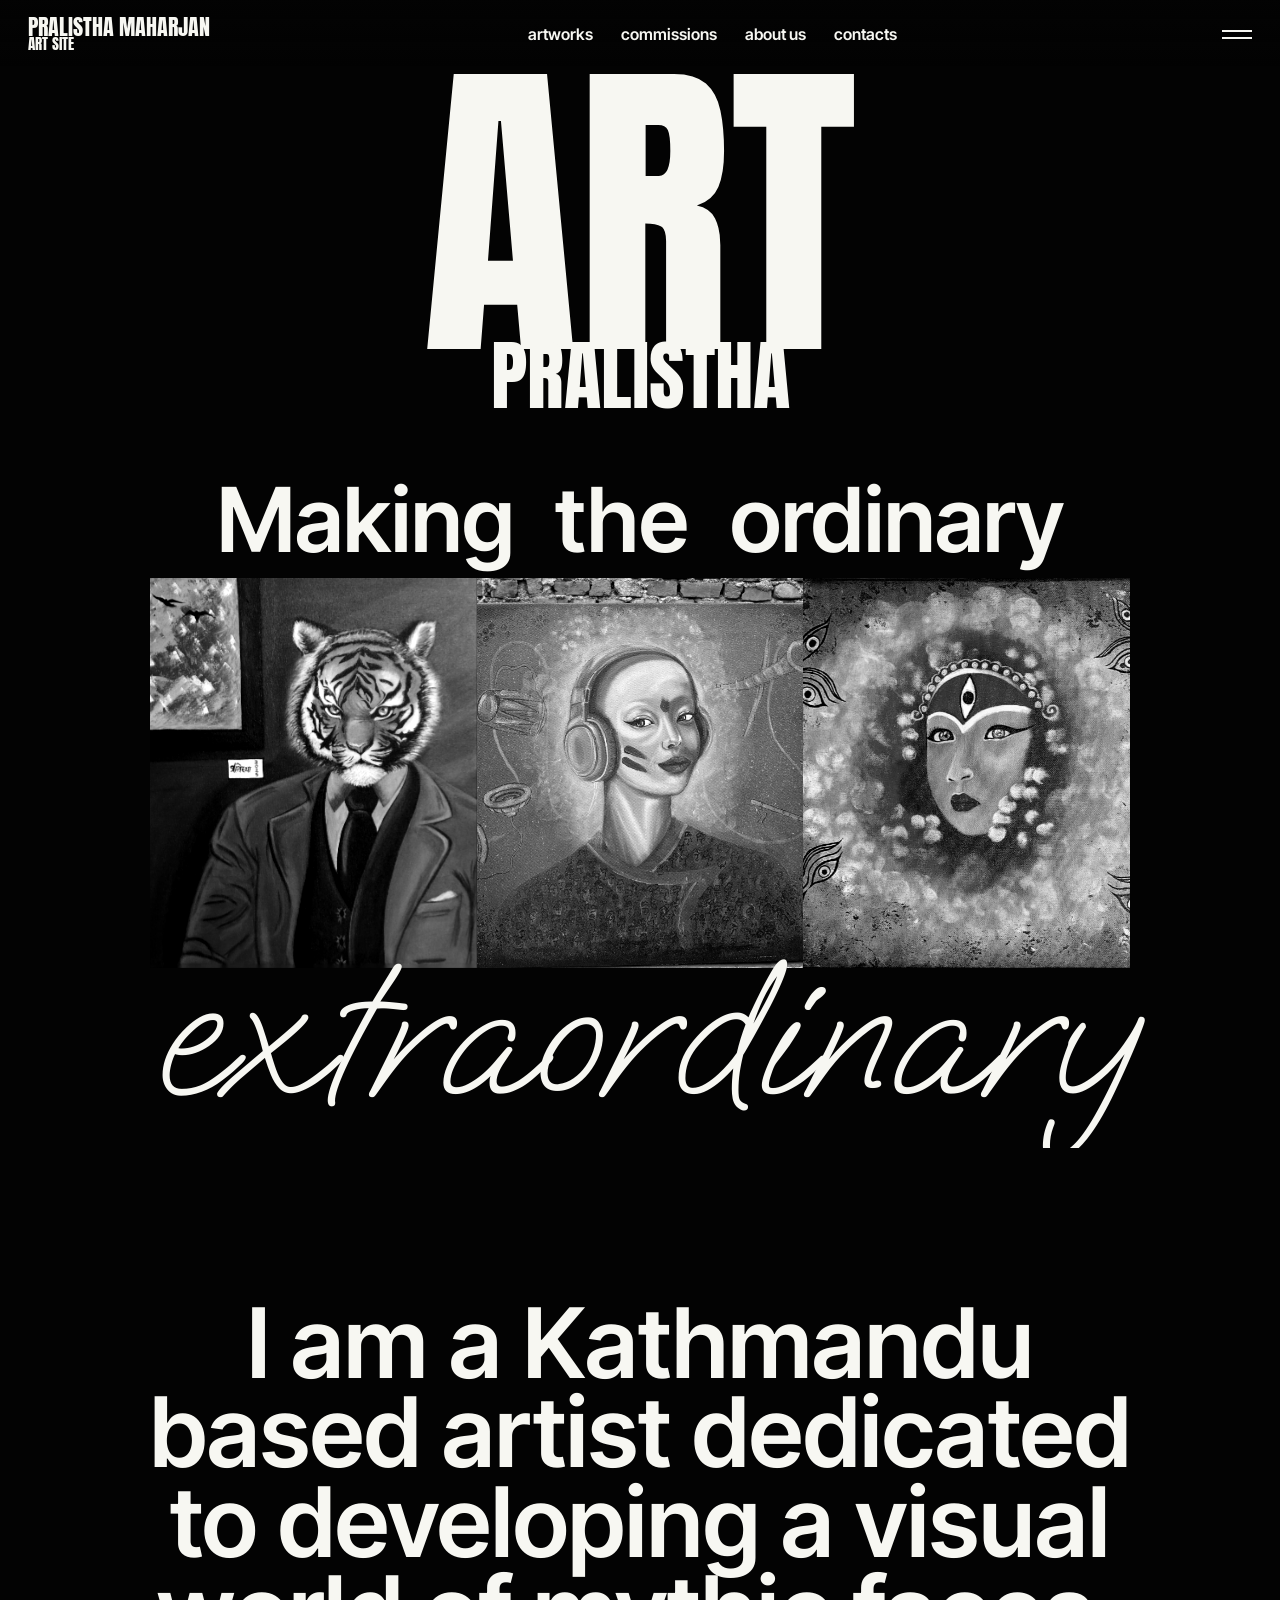
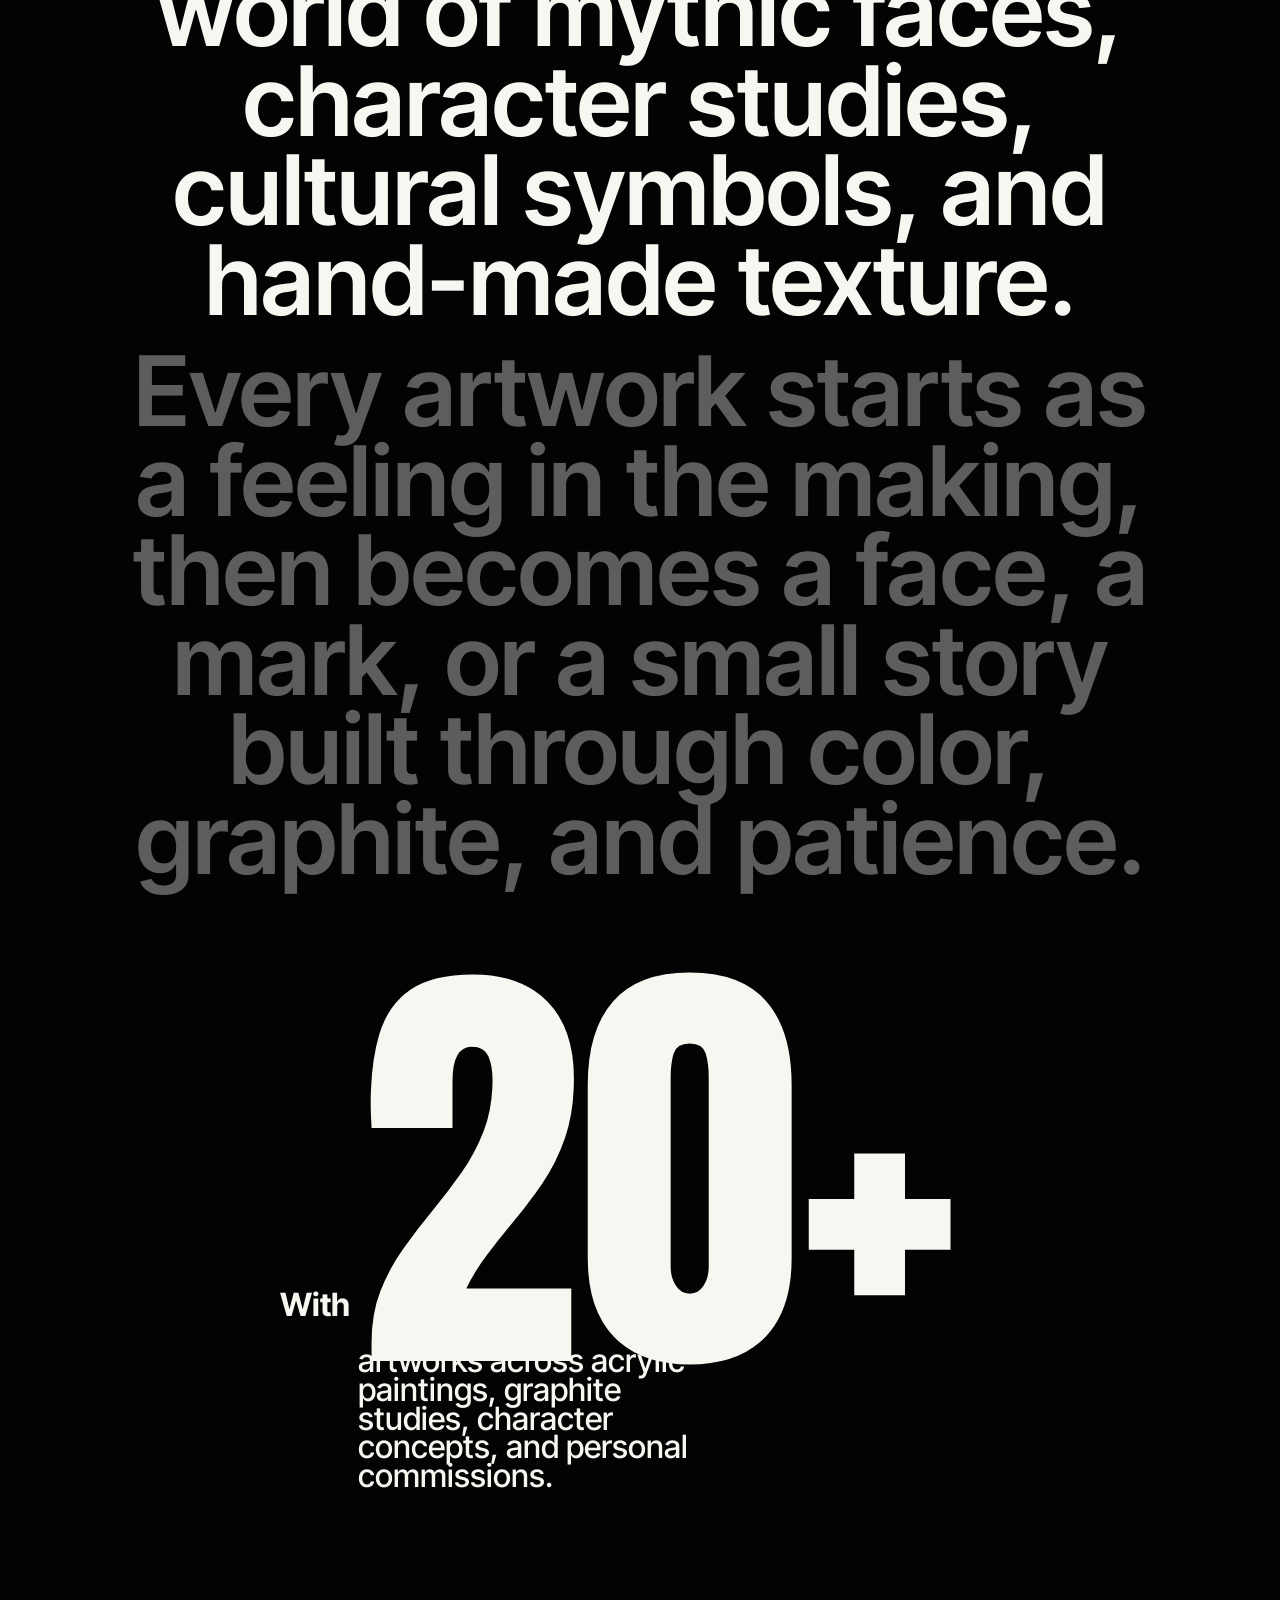
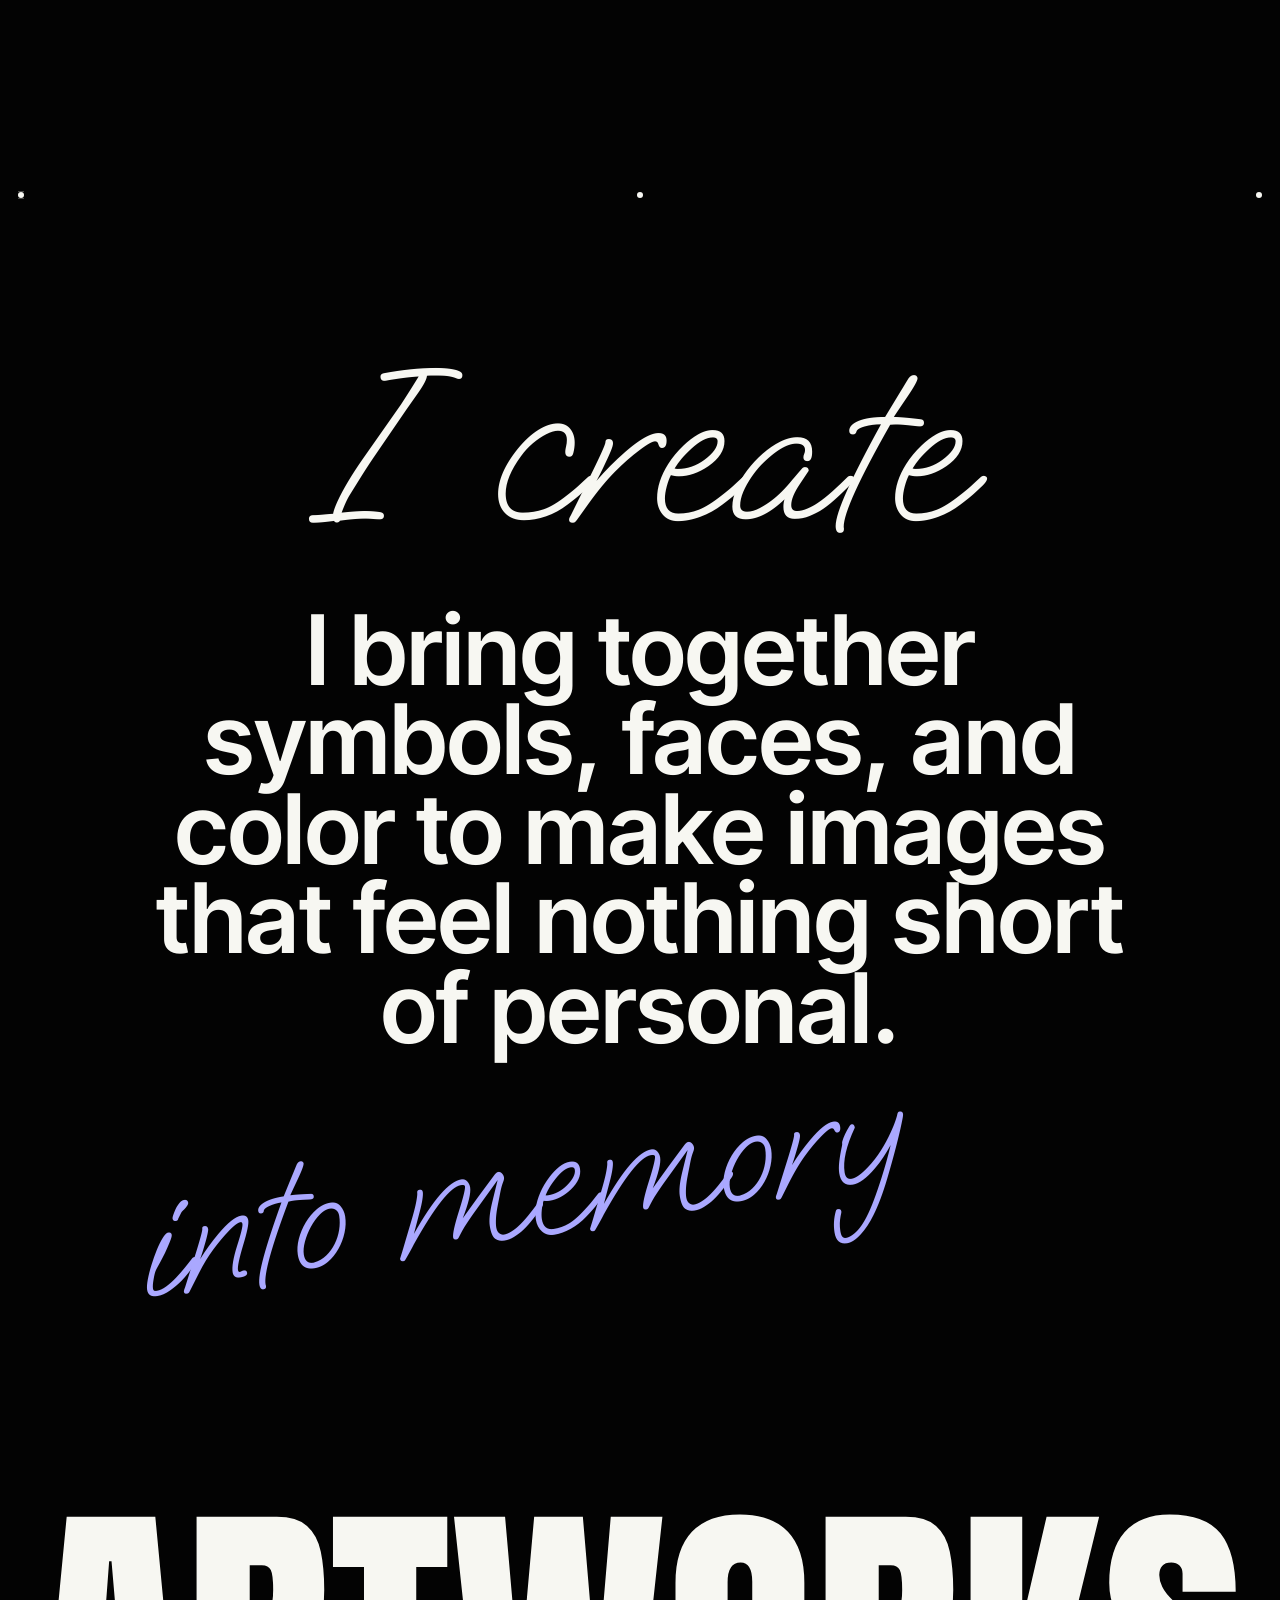
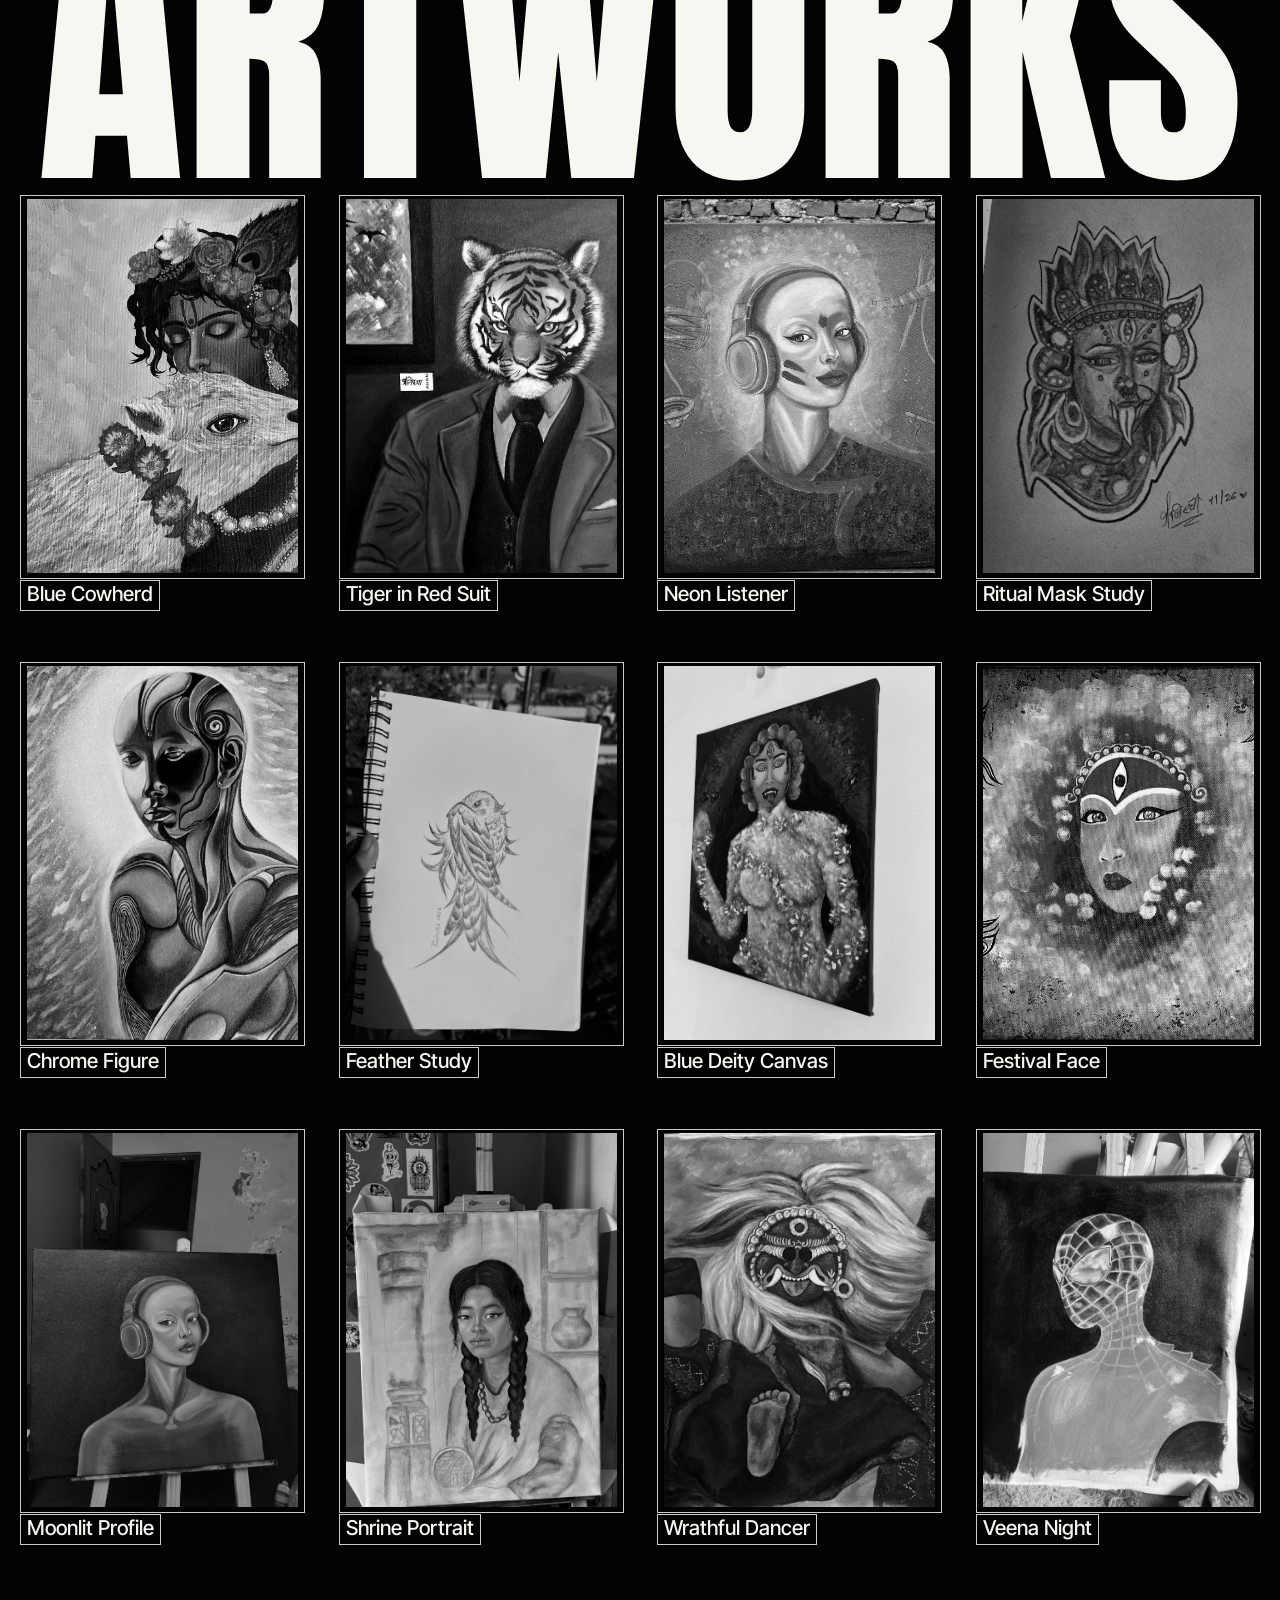
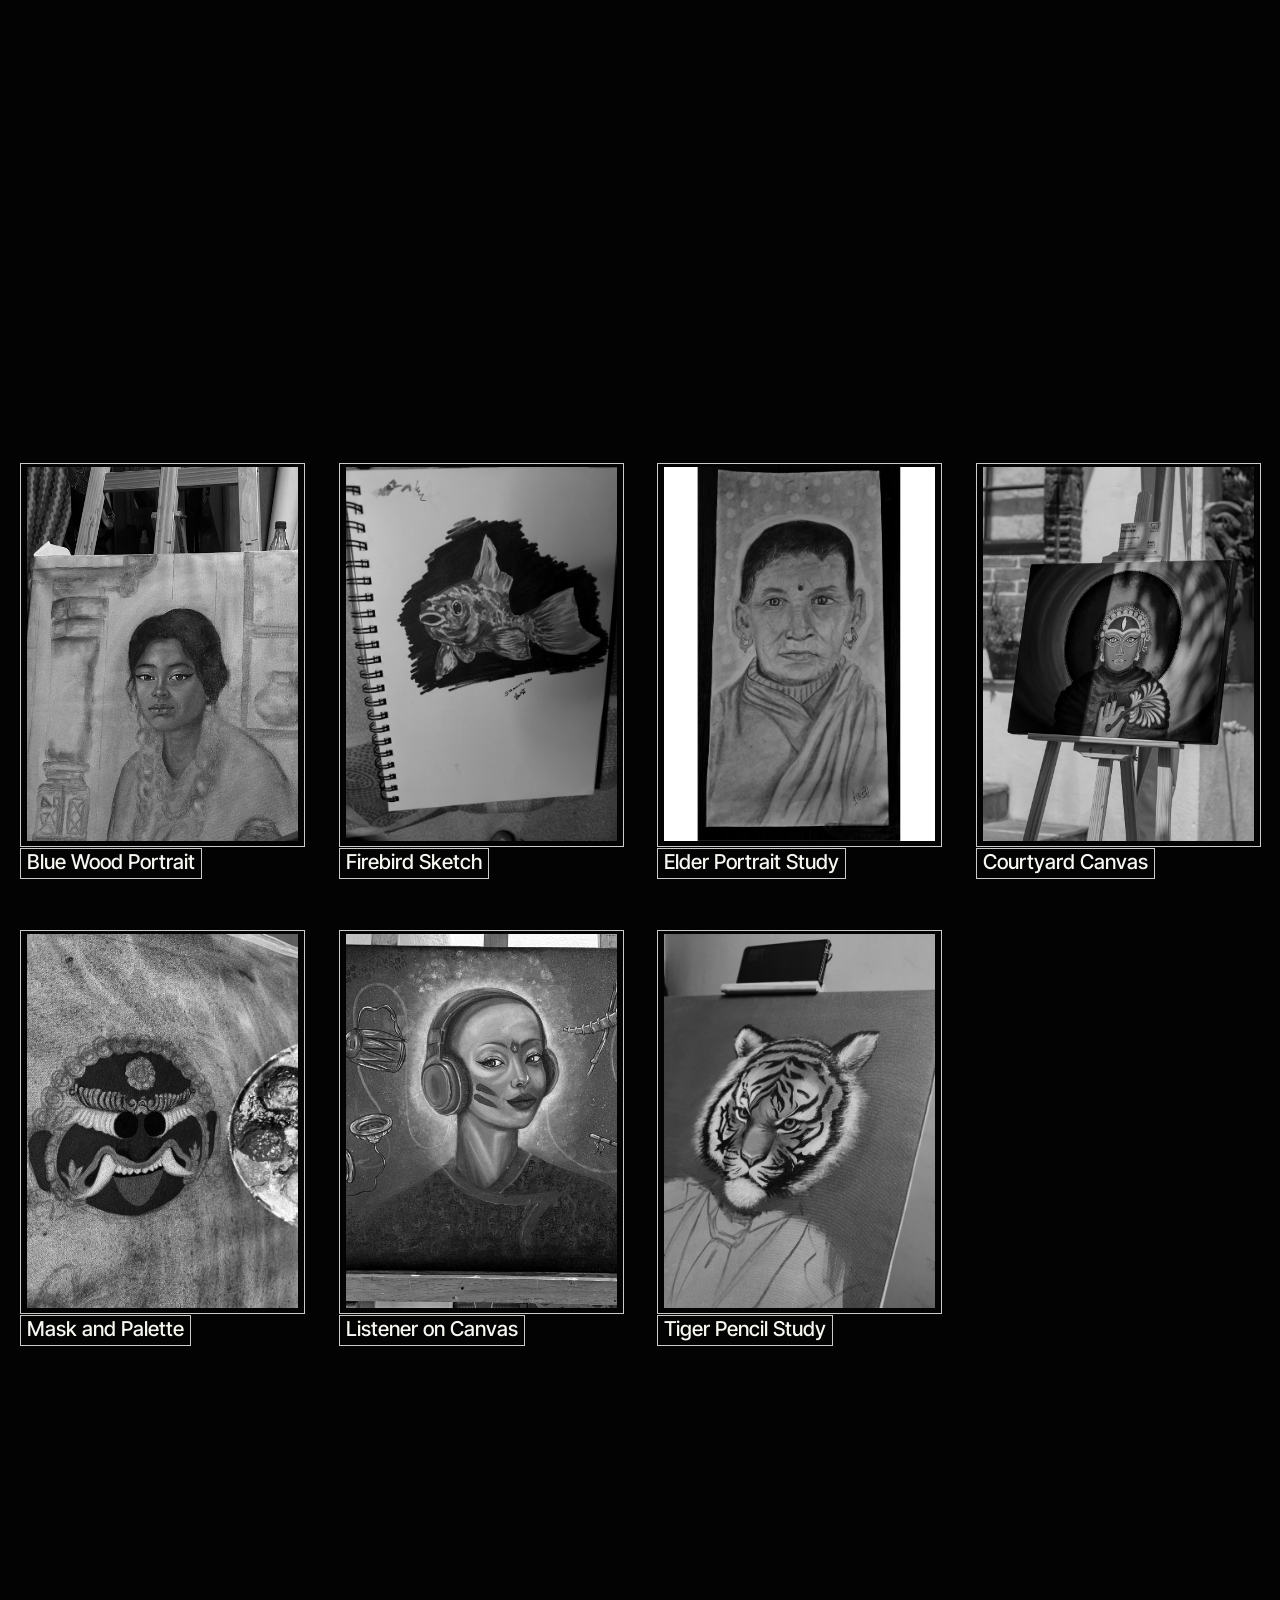
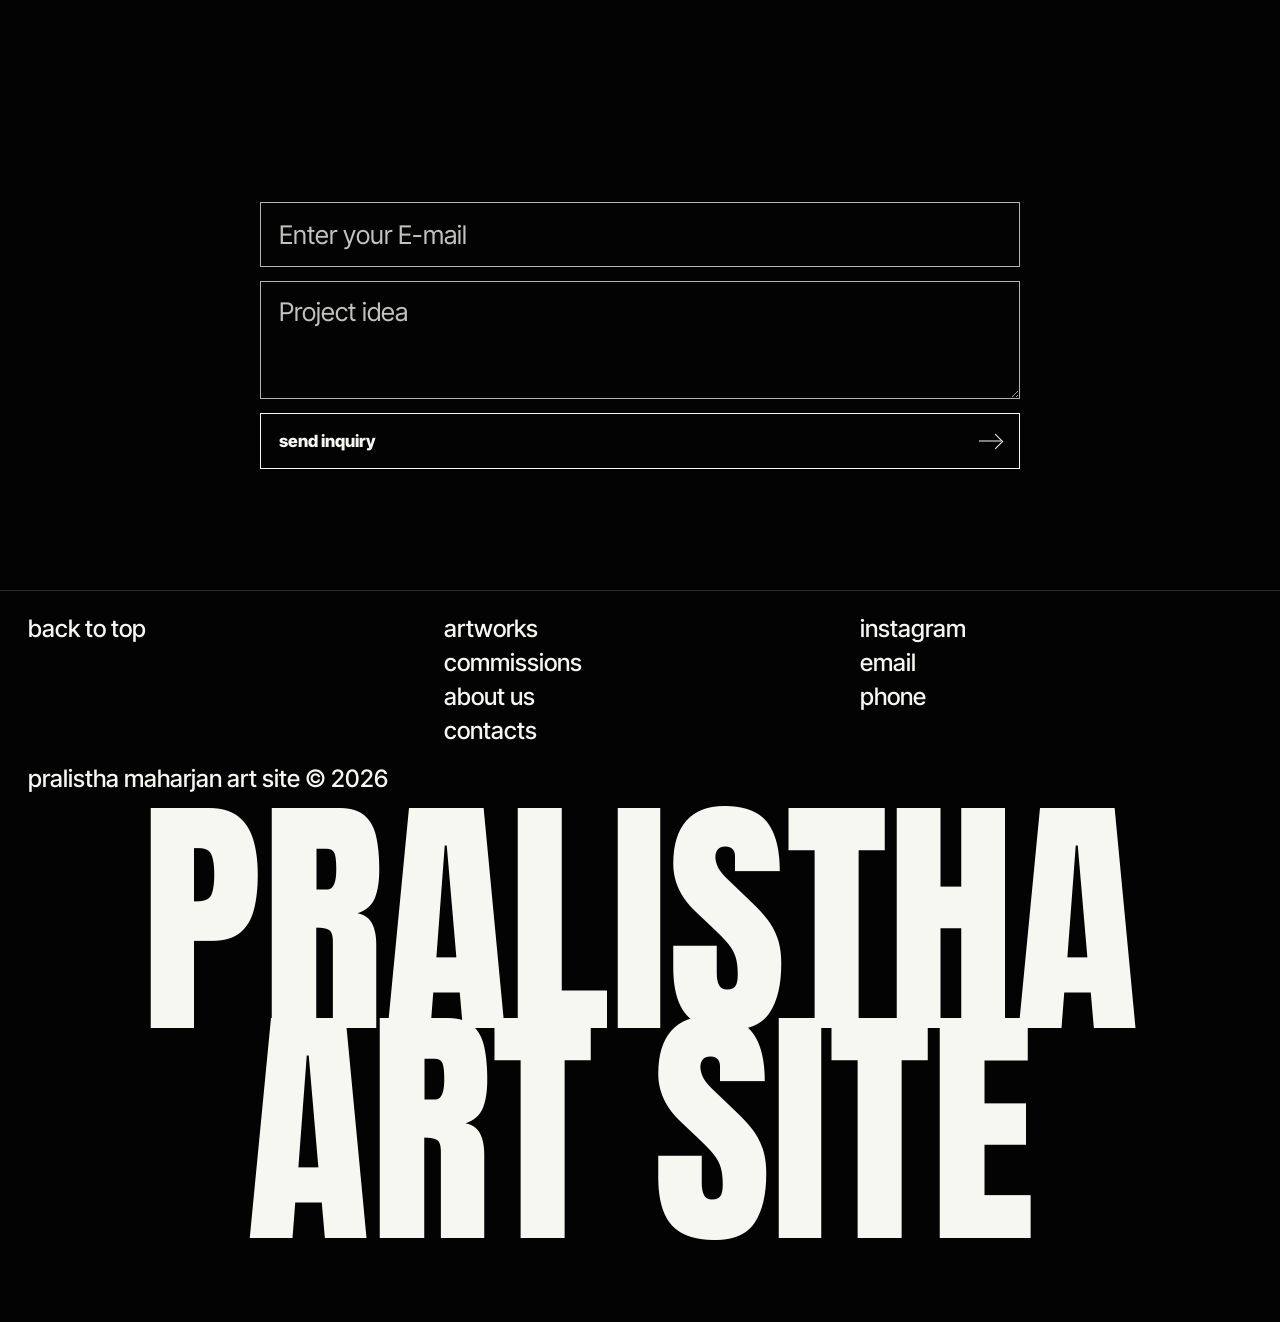
==== commit bf7123f2: "Revert to simple art website" ====
--- a/art website/index.html
+++ b/art website/index.html
@@ -5,432 +5,264 @@
     <meta name="viewport" content="width=device-width, initial-scale=1.0" />
     <meta
       name="description"
-      content="Single-person art portfolio for Pralistha Maharjan, presenting paintings, sketches, stories, skills, and commission contact."
+      content="Mobile-first art portfolio for Pralistha Maharjan, presenting paintings, sketches, character studies, and commission contact."
     />
     <title>Pralistha Maharjan | Art Site</title>
     <link rel="preconnect" href="https://fonts.googleapis.com" />
     <link rel="preconnect" href="https://fonts.gstatic.com" crossorigin />
     <link
-      href="https://fonts.googleapis.com/css2?family=Albert+Sans:wght@400;500;600;700;800&family=IBM+Plex+Sans+JP:wght@400;500;600;700&family=Libre+Baskerville:ital,wght@0,400;0,700;1,400&display=swap"
+      href="https://fonts.googleapis.com/css2?family=Anton&family=Inter+Tight:wght@400;500;600;700;800;900&family=Oooh+Baby&display=swap"
       rel="stylesheet"
     />
     <link rel="stylesheet" href="styles.css" />
   </head>
   <body>
-    <div class="grain" aria-hidden="true"></div>
     <div class="scroll-progress" data-scroll-progress aria-hidden="true"></div>
-    <div class="page-loader" data-loader aria-hidden="true">
-      <span>Pralistha Maharjan</span>
-      <i></i>
-    </div>
 
     <header class="site-header" data-header>
-      <a class="logo-card" href="#top" aria-label="Pralistha Art Site home">
-        <span class="logo-main">PRAL<br />ISTHA</span>
-        <span class="logo-dot">!</span>
-        <span class="logo-sub">ART SITE</span>
+      <a class="brand" href="#top" aria-label="Pralistha Maharjan Art Site home">
+        <span>Pralistha Maharjan</span>
+        <span>Art Site</span>
       </a>
 
-      <nav class="desktop-nav" aria-label="Primary navigation">
-        <a href="#profile">Profile</a>
-        <a href="#works">Works</a>
-        <a href="#stories">Stories</a>
-        <a href="#process">Process</a>
-        <a href="#skills">Skills</a>
-        <a href="#contact">Contact</a>
+      <nav class="header-nav" aria-label="Primary navigation">
+        <a href="#works">artworks</a>
+        <a href="#process">commissions</a>
+        <a href="#about">about us</a>
+        <a href="#contact">contacts</a>
       </nav>
 
-      <div class="top-actions">
-        <button class="menu-button" type="button" aria-expanded="false" data-menu-toggle>
-          <span>Menu</span>
-          <i aria-hidden="true"></i>
-        </button>
-        <a class="entry-button" href="#contact">
+      <button class="menu-toggle" type="button" aria-label="Open menu" aria-expanded="false" data-menu-toggle>
+        <span></span>
+        <span></span>
+      </button>
+    </header>
+
+    <aside class="menu-panel" data-menu-panel aria-hidden="true">
+      <div class="menu-top">
+        <a class="brand" href="#top" data-menu-link>
+          <span>Pralistha Maharjan</span>
+          <span>Art Site</span>
+        </a>
+        <button class="menu-close" type="button" aria-label="Close menu" data-menu-close></button>
+      </div>
+      <nav class="menu-links" aria-label="Expanded navigation">
+        <a href="#works" data-menu-link>artworks</a>
+        <a href="#process" data-menu-link>commissions</a>
+        <a href="#about" data-menu-link>about us</a>
+        <a href="#contact" data-menu-link>contacts</a>
+      </nav>
+      <p class="menu-copy">pralistha maharjan © <span data-year></span></p>
+      <p class="menu-logo" aria-hidden="true">Pralistha<br />Art Site</p>
+      <img class="menu-image" src="assets/art/mask-and-palette.jpg" alt="" aria-hidden="true" />
+    </aside>
+
+    <main id="top">
+      <section class="hero" aria-labelledby="hero-title">
+        <div class="hero-mark reveal" aria-hidden="true">
+          <span>ART</span>
+          <span>PRALISTHA</span>
+        </div>
+        <h1 id="hero-title" class="hero-title reveal">
+          <span>Making</span>
+          <span>the</span>
+          <span>ordinary</span>
+          <em>extraordinary</em>
+        </h1>
+        <div class="hero-strip reveal" aria-label="Selected artwork preview">
+          <img src="assets/art/tiger-in-red-suit.jpg" alt="Tiger-headed figure in red suit" fetchpriority="high" />
+          <img src="assets/art/neon-listener.jpg" alt="Neon headphone portrait painting" fetchpriority="high" />
+          <img src="assets/art/festival-face.jpg" alt="Festival face painting" />
+        </div>
+        <p class="script-sweep reveal" aria-hidden="true">extraordinary</p>
+      </section>
+
+      <section class="about section" id="about" aria-labelledby="about-title">
+        <h2 id="about-title" class="sr-only">About Pralistha Maharjan</h2>
+        <div class="about-copy reveal">
+          <p>
+            I am a Kathmandu based artist dedicated to developing a visual world of
+            mythic faces, character studies, cultural symbols, and hand-made texture.
+          </p>
+          <p>
+            Every artwork starts as a feeling in the making, then becomes a face,
+            a mark, or a small story built through color, graphite, and patience.
+          </p>
+        </div>
+        <div class="stat-block reveal">
+          <span>With</span>
+          <strong>20+</strong>
+          <p>artworks across acrylic paintings, graphite studies, character concepts, and personal commissions.</p>
+        </div>
+      </section>
+
+      <section class="curate section" aria-labelledby="curate-title">
+        <div class="line-rail" aria-hidden="true">
           <span></span>
-          Commission
-        </a>
-      </div>
-    </header>
-
-    <aside class="menu-panel" data-menu-panel aria-hidden="true">
-      <button class="menu-close" type="button" aria-label="Close menu" data-menu-close></button>
-      <nav aria-label="Expanded navigation">
-        <a href="#profile"><span>profile</span>One artist</a>
-        <a href="#works"><span>works</span>Selected pieces</a>
-        <a href="#stories"><span>stories</span>Behind the work</a>
-        <a href="#process"><span>process</span>Studio rhythm</a>
-        <a href="#skills"><span>skills</span>Process and tools</a>
-        <a href="#contact"><span>contact</span>Commission inquiry</a>
-      </nav>
-    </aside>
-
-    <main id="top">
-      <section class="hero section" aria-labelledby="hero-title">
-        <p class="script-word hero-script" aria-hidden="true">Art for memory.</p>
-        <div class="hero-collage" aria-label="Selected artwork collage">
-          <img class="hero-img img-a reveal" data-depth="0.16" src="assets/art/blue-cowherd.jpg" alt="Blue deity painting with white cow" fetchpriority="high" />
-          <img class="hero-img img-b reveal" data-depth="-0.12" src="assets/art/tiger-in-red-suit.jpg" alt="Tiger-headed figure in red suit" fetchpriority="high" />
-          <img class="hero-img img-c reveal" data-depth="0.1" src="assets/art/neon-listener.jpg" alt="Neon headphone portrait painting" />
-          <img class="hero-img img-d reveal" data-depth="-0.08" src="assets/art/wrathful-dancer.jpg" alt="Expressive masked dancer painting" />
-          <img class="hero-img img-e reveal" data-depth="0.2" src="assets/art/festival-face.jpg" alt="Festival face painting with warm red texture" />
-        </div>
-        <div class="hero-message reveal">
-          <p>One artist, many inner worlds.</p>
-          <h1 id="hero-title">Build a visual memory that stays with people.</h1>
-        </div>
-        <p class="scroll-cue">scroll down</p>
-      </section>
-
-      <section class="statement section" aria-labelledby="statement-title">
-        <p class="script-word">New Future.<br />New Canvas.</p>
-        <div class="statement-copy reveal">
-          <p class="eyebrow">Artist statement</p>
-          <h2 id="statement-title">
-            Creating characters, symbols, and colors that feel personal long
-            after the first look.
+          <span></span>
+          <span></span>
+        </div>
+        <p class="script-word reveal">I create</p>
+        <div class="curate-copy reveal">
+          <h2 id="curate-title">
+            I bring together symbols, faces, and color to make images that feel
+            nothing short of personal.
           </h2>
+          <p class="script-small" aria-hidden="true">into memory</p>
+        </div>
+      </section>
+
+      <section class="works section" id="works" aria-labelledby="works-title">
+        <h2 id="works-title" class="mega-title reveal">ARTWORKS</h2>
+        <div class="art-list" data-art-list>
+          <article class="art-card reveal" role="button" tabindex="0" data-art-card data-title="Blue Cowherd" data-medium="Acrylic painting" data-image="assets/art/blue-cowherd.jpg" data-description="A saturated mythic portrait with devotional blues, yellow light, and a quiet animal companion.">
+            <img src="assets/art/blue-cowherd.jpg" alt="Blue Cowherd painting" />
+            <span>Blue Cowherd</span>
+          </article>
+          <article class="art-card reveal" role="button" tabindex="0" data-art-card data-title="Tiger in Red Suit" data-medium="Character concept" data-image="assets/art/tiger-in-red-suit.jpg" data-description="A hybrid figure with formalwear, humor, and theatrical poise.">
+            <img src="assets/art/tiger-in-red-suit.jpg" alt="Tiger in Red Suit artwork" />
+            <span>Tiger in Red Suit</span>
+          </article>
+          <article class="art-card reveal" role="button" tabindex="0" data-art-card data-title="Neon Listener" data-medium="Acrylic on canvas" data-image="assets/art/neon-listener.jpg" data-description="A glowing portrait about sound, technology, stillness, and electric color.">
+            <img src="assets/art/neon-listener.jpg" alt="Neon Listener artwork" />
+            <span>Neon Listener</span>
+          </article>
+          <article class="art-card reveal" role="button" tabindex="0" data-art-card data-title="Ritual Mask Study" data-medium="Graphite study" data-image="assets/art/ritual-mask-sketch.jpg" data-description="A graphite mask study focused on shadow, symmetry, ornament, and pressure.">
+            <img src="assets/art/ritual-mask-sketch.jpg" alt="Ritual mask graphite sketch" />
+            <span>Ritual Mask Study</span>
+          </article>
+          <article class="art-card reveal" role="button" tabindex="0" data-art-card data-title="Chrome Figure" data-medium="Figure concept" data-image="assets/art/chrome-figure.jpg" data-description="A futuristic figure study that treats the body like reflected metal and soft light.">
+            <img src="assets/art/chrome-figure.jpg" alt="Chrome figure study" />
+            <span>Chrome Figure</span>
+          </article>
+          <article class="art-card reveal" role="button" tabindex="0" data-art-card data-title="Feather Study" data-medium="Graphite and ornament" data-image="assets/art/feather-study.jpg" data-description="A focused ornamental drawing exploring repetition, feather structure, and fine linework.">
+            <img src="assets/art/feather-study.jpg" alt="Ornamental feather sketch" />
+            <span>Feather Study</span>
+          </article>
+          <article class="art-card reveal" role="button" tabindex="0" data-art-card data-title="Blue Deity Canvas" data-medium="Acrylic painting" data-image="assets/art/blue-deity-canvas.jpg" data-description="A blue figure held in canvas texture, cultural detail, and saturated atmosphere.">
+            <img src="assets/art/blue-deity-canvas.jpg" alt="Blue deity canvas" />
+            <span>Blue Deity Canvas</span>
+          </article>
+          <article class="art-card reveal" role="button" tabindex="0" data-art-card data-title="Festival Face" data-medium="Painting study" data-image="assets/art/festival-face.jpg" data-description="Warm red surface, festival texture, and a watchful painted expression.">
+            <img src="assets/art/festival-face.jpg" alt="Festival face painting" />
+            <span>Festival Face</span>
+          </article>
+          <article class="art-card reveal" role="button" tabindex="0" data-art-card data-title="Moonlit Profile" data-medium="Canvas portrait" data-image="assets/art/moonlit-profile.jpg" data-description="A quiet profile in cool light, built around stillness and shadow.">
+            <img src="assets/art/moonlit-profile.jpg" alt="Profile portrait on canvas" />
+            <span>Moonlit Profile</span>
+          </article>
+          <article class="art-card reveal" role="button" tabindex="0" data-art-card data-title="Shrine Portrait" data-medium="Portrait painting" data-image="assets/art/shrine-portrait.jpg" data-description="A portrait painting shaped by devotional framing and intimate color.">
+            <img src="assets/art/shrine-portrait.jpg" alt="Shrine portrait painting" />
+            <span>Shrine Portrait</span>
+          </article>
+          <article class="art-card reveal" role="button" tabindex="0" data-art-card data-title="Wrathful Dancer" data-medium="Expressive painting" data-image="assets/art/wrathful-dancer.jpg" data-description="An energetic mask figure with motion, intensity, and stage-like contrast.">
+            <img src="assets/art/wrathful-dancer.jpg" alt="Expressive masked dancer painting" />
+            <span>Wrathful Dancer</span>
+          </article>
+          <article class="art-card reveal" role="button" tabindex="0" data-art-card data-title="Veena Night" data-medium="Character painting" data-image="assets/art/veena-night.jpg" data-description="A nocturnal character piece shaped by music, ornament, and deep color.">
+            <img src="assets/art/veena-night.jpg" alt="Veena Night character painting" />
+            <span>Veena Night</span>
+          </article>
+          <article class="art-card reveal" role="button" tabindex="0" data-art-card data-title="Purple Bust" data-medium="Color study" data-image="assets/art/purple-bust.jpg" data-description="A compact bust study in purple light and sculptural planes.">
+            <img src="assets/art/purple-bust.jpg" alt="Purple bust study" />
+            <span>Purple Bust</span>
+          </article>
+          <article class="art-card reveal" role="button" tabindex="0" data-art-card data-title="Red Veil Study" data-medium="Portrait study" data-image="assets/art/red-veil-study.jpg" data-description="A red veil portrait study exploring softness, opacity, and gaze.">
+            <img src="assets/art/red-veil-study.jpg" alt="Red veil portrait study" />
+            <span>Red Veil Study</span>
+          </article>
+          <article class="art-card reveal" role="button" tabindex="0" data-art-card data-title="Solar Mask" data-medium="Mask concept" data-image="assets/art/solar-mask.jpg" data-description="A mask concept with radial energy, ritual shape, and graphic contrast.">
+            <img src="assets/art/solar-mask.jpg" alt="Solar mask artwork" />
+            <span>Solar Mask</span>
+          </article>
+          <article class="art-card reveal" role="button" tabindex="0" data-art-card data-title="Charcoal Shrine" data-medium="Charcoal study" data-image="assets/art/charcoal-shrine.jpg" data-description="A monochrome shrine study built with shadow, line, and restraint.">
+            <img src="assets/art/charcoal-shrine.jpg" alt="Charcoal shrine drawing" />
+            <span>Charcoal Shrine</span>
+          </article>
+          <article class="art-card reveal" role="button" tabindex="0" data-art-card data-title="Blue Wood Portrait" data-medium="Portrait study" data-image="assets/art/blue-wood-portrait.jpg" data-description="A blue-toned portrait study with wood texture and quiet pressure.">
+            <img src="assets/art/blue-wood-portrait.jpg" alt="Blue wood portrait" />
+            <span>Blue Wood Portrait</span>
+          </article>
+          <article class="art-card reveal" role="button" tabindex="0" data-art-card data-title="Firebird Sketch" data-medium="Graphite sketch" data-image="assets/art/firebird-sketch.jpg" data-description="A sketch exploring flame, wings, and ornamental movement.">
+            <img src="assets/art/firebird-sketch.jpg" alt="Firebird sketch" />
+            <span>Firebird Sketch</span>
+          </article>
+          <article class="art-card reveal" role="button" tabindex="0" data-art-card data-title="Elder Portrait Study" data-medium="Graphite portrait" data-image="assets/art/elder-portrait-study.jpg" data-description="A tonal portrait study focused on age, structure, and presence.">
+            <img src="assets/art/elder-portrait-study.jpg" alt="Graphite elder portrait" />
+            <span>Elder Portrait Study</span>
+          </article>
+          <article class="art-card reveal" role="button" tabindex="0" data-art-card data-title="Courtyard Canvas" data-medium="Studio image" data-image="assets/art/courtyard-canvas.jpg" data-description="A finished canvas held in courtyard light and outdoor texture.">
+            <img src="assets/art/courtyard-canvas.jpg" alt="Canvas displayed in courtyard light" />
+            <span>Courtyard Canvas</span>
+          </article>
+          <article class="art-card reveal" role="button" tabindex="0" data-art-card data-title="Mask and Palette" data-medium="Studio detail" data-image="assets/art/mask-and-palette.jpg" data-description="A studio fragment where masks, tools, and color gather around the work.">
+            <img src="assets/art/mask-and-palette.jpg" alt="Mask and palette studio detail" />
+            <span>Mask and Palette</span>
+          </article>
+          <article class="art-card reveal" role="button" tabindex="0" data-art-card data-title="Listener on Canvas" data-medium="Canvas portrait" data-image="assets/art/listener-on-canvas.jpg" data-description="A canvas portrait about listening, glow, and the still moment before sound.">
+            <img src="assets/art/listener-on-canvas.jpg" alt="Listener portrait on canvas" />
+            <span>Listener on Canvas</span>
+          </article>
+          <article class="art-card reveal" role="button" tabindex="0" data-art-card data-title="Tiger Pencil Study" data-medium="Pencil study" data-image="assets/art/tiger-pencil-study.jpg" data-description="A graphite animal study focused on gaze, patience, and clean structure.">
+            <img src="assets/art/tiger-pencil-study.jpg" alt="Tiger pencil study" />
+            <span>Tiger Pencil Study</span>
+          </article>
+        </div>
+      </section>
+
+      <section class="process section" id="process" aria-labelledby="process-title">
+        <p class="script-word reveal">Commissions</p>
+        <div class="process-grid reveal">
+          <h2 id="process-title">One artwork, one story, one visual world.</h2>
           <p>
-            Pralistha Maharjan works across acrylic painting, graphite studies,
-            character concepts, and mixed-media experiments. Every piece begins
-            with a feeling, then becomes a face, a ritual mark, or a small
-            world with its own atmosphere.
+            Commission requests can begin with a mood, a character, a memory, or
+            a cultural symbol. The final piece is shaped through sketch, color,
+            and a clear conversation about scale and feeling.
           </p>
         </div>
       </section>
 
-      <section class="photo-river section" aria-label="Studio fragments">
-        <p class="section-note">Here, art is a personal record of color, culture, and imagination.</p>
-        <div class="river-grid">
-          <img class="reveal" data-parallax="-28" src="assets/art/moonlit-profile.jpg" alt="Profile portrait on canvas" />
-          <img class="reveal" data-parallax="18" src="assets/art/ritual-mask-sketch.jpg" alt="Graphite ritual mask sketch" />
-          <img class="reveal" data-parallax="-20" src="assets/art/chrome-figure.jpg" alt="Chrome figure study" />
-          <img class="reveal" data-parallax="24" src="assets/art/courtyard-canvas.jpg" alt="Canvas displayed in courtyard light" />
-          <img class="reveal" data-parallax="-16" src="assets/art/feather-study.jpg" alt="Ornamental feather sketch" />
-          <img class="reveal" data-parallax="22" src="assets/art/blue-deity-canvas.jpg" alt="Blue deity canvas" />
-          <img class="reveal" data-parallax="-18" src="assets/art/shrine-portrait.jpg" alt="Shrine portrait painting" />
-          <img class="reveal" data-parallax="20" src="assets/art/firebird-sketch.jpg" alt="Firebird sketch" />
-          <img class="reveal" data-parallax="-22" src="assets/art/elder-portrait-study.jpg" alt="Graphite elder portrait" />
-        </div>
-      </section>
-
-      <section class="profile section split" id="profile" aria-labelledby="profile-title">
-        <div class="split-title">
-          <p class="script-word">Profile.</p>
-          <span>01</span>
-        </div>
-        <div class="split-media reveal">
-          <img src="assets/art/shrine-portrait.jpg" alt="Portrait painting on easel" />
-        </div>
-        <div class="split-copy reveal">
-          <p class="eyebrow">One person / one practice</p>
-          <h2 id="profile-title">A single artist building a language of faces.</h2>
-          <p>
-            The work blends mythic figures, intimate portraits, pop-inspired
-            color, and quiet studies from the studio. It is made for people who
-            want art with presence, story, and a human hand behind every mark.
-          </p>
-          <a class="line-link" href="#stories">Read the stories <span>&rarr;</span></a>
-        </div>
-      </section>
-
-      <section class="works section" id="works" aria-labelledby="works-title">
-        <div class="works-heading reveal">
-          <p class="script-word">Works.</p>
-          <h2 id="works-title">Selected pieces</h2>
-        </div>
-        <div class="filter-bar reveal" aria-label="Filter artworks">
-          <button class="filter-button is-active" type="button" data-filter="all">All</button>
-          <button class="filter-button" type="button" data-filter="painting">Paintings</button>
-          <button class="filter-button" type="button" data-filter="character">Characters</button>
-          <button class="filter-button" type="button" data-filter="study">Studies</button>
-        </div>
-        <div class="work-list" data-work-list>
-          <article
-            class="work-row reveal"
-            role="button"
-            tabindex="0"
-            data-art-card
-            data-category="painting"
-            data-title="Blue Cowherd"
-            data-medium="Acrylic painting"
-            data-description="A saturated mythic portrait with a quiet animal companion, built around devotional blues, yellow light, and hand-painted texture."
-            data-image="assets/art/blue-cowherd.jpg"
-            aria-label="Open Blue Cowherd artwork"
-          >
-            <span>01</span>
-            <img src="assets/art/blue-cowherd.jpg" alt="Blue Cowherd painting" />
-            <div>
-              <p>Acrylic painting</p>
-              <h3>Blue Cowherd</h3>
-              <p>A saturated mythic portrait with a quiet animal companion.</p>
-            </div>
-          </article>
-          <article
-            class="work-row reveal"
-            role="button"
-            tabindex="0"
-            data-art-card
-            data-category="character"
-            data-title="Tiger in Red Suit"
-            data-medium="Character concept"
-            data-description="A hybrid formal portrait with theatrical humor, sharp tailoring, and an animal gaze held like a stage light."
-            data-image="assets/art/tiger-in-red-suit.jpg"
-            aria-label="Open Tiger in Red Suit artwork"
-          >
-            <span>02</span>
-            <img src="assets/art/tiger-in-red-suit.jpg" alt="Tiger in Red Suit artwork" />
-            <div>
-              <p>Character concept</p>
-              <h3>Tiger in Red Suit</h3>
-              <p>A hybrid figure with formalwear, humor, and theatrical poise.</p>
-            </div>
-          </article>
-          <article
-            class="work-row reveal"
-            role="button"
-            tabindex="0"
-            data-art-card
-            data-category="painting"
-            data-title="Neon Listener"
-            data-medium="Acrylic on canvas"
-            data-description="A glowing portrait about technology, sound, and stillness, balancing warm ground color with cool electric skin."
-            data-image="assets/art/neon-listener.jpg"
-            aria-label="Open Neon Listener artwork"
-          >
-            <span>03</span>
-            <img src="assets/art/neon-listener.jpg" alt="Neon Listener artwork" />
-            <div>
-              <p>Acrylic on canvas</p>
-              <h3>Neon Listener</h3>
-              <p>A glowing portrait about technology, sound, and stillness.</p>
-            </div>
-          </article>
-          <article
-            class="work-row reveal"
-            role="button"
-            tabindex="0"
-            data-art-card
-            data-category="study"
-            data-title="Ritual Mask Study"
-            data-medium="Graphite study"
-            data-description="A graphite mask study focused on shadow, symmetry, ornament, and the quiet pressure of an unfinished face."
-            data-image="assets/art/ritual-mask-sketch.jpg"
-            aria-label="Open Ritual Mask Study artwork"
-          >
-            <span>04</span>
-            <img src="assets/art/ritual-mask-sketch.jpg" alt="Ritual mask graphite sketch" />
-            <div>
-              <p>Graphite study</p>
-              <h3>Ritual Mask Study</h3>
-              <p>A tonal sketch where ornament and expression meet.</p>
-            </div>
-          </article>
-          <article
-            class="work-row reveal"
-            role="button"
-            tabindex="0"
-            data-art-card
-            data-category="character"
-            data-title="Chrome Figure"
-            data-medium="Figure concept"
-            data-description="A futuristic figure study that treats the body like reflected metal, soft light, and a small speculative world."
-            data-image="assets/art/chrome-figure.jpg"
-            aria-label="Open Chrome Figure artwork"
-          >
-            <span>05</span>
-            <img src="assets/art/chrome-figure.jpg" alt="Chrome figure study" />
-            <div>
-              <p>Figure concept</p>
-              <h3>Chrome Figure</h3>
-              <p>A speculative body study with reflected light and tension.</p>
-            </div>
-          </article>
-          <article
-            class="work-row reveal"
-            role="button"
-            tabindex="0"
-            data-art-card
-            data-category="study"
-            data-title="Feather Study"
-            data-medium="Graphite and ornament"
-            data-description="A focused ornamental drawing exploring repetition, feather structure, and the slow discipline of fine linework."
-            data-image="assets/art/feather-study.jpg"
-            aria-label="Open Feather Study artwork"
-          >
-            <span>06</span>
-            <img src="assets/art/feather-study.jpg" alt="Ornamental feather sketch" />
-            <div>
-              <p>Graphite and ornament</p>
-              <h3>Feather Study</h3>
-              <p>A quiet study of repetition, patience, and fine linework.</p>
-            </div>
-          </article>
-        </div>
-      </section>
-
-      <section class="stories section split" id="stories" aria-labelledby="stories-title">
-        <div class="split-title">
-          <p class="script-word">My Stories</p>
-          <span>02</span>
-        </div>
-        <div class="story-cards">
-          <article class="story-card reveal">
-            <img src="assets/art/ritual-mask-sketch.jpg" alt="Ritual mask sketch" />
-            <div>
-              <p>My stories.01</p>
-              <h3>Graphite before color.</h3>
-              <p>#Sketch #Research</p>
-            </div>
-          </article>
-          <article class="story-card reveal">
-            <img src="assets/art/festival-face.jpg" alt="Festival face painting" />
-            <div>
-              <p>My stories.02</p>
-              <h3>Warm textures, watchful eyes.</h3>
-              <p>#Painting #Symbol</p>
-            </div>
-          </article>
-          <article class="story-card reveal">
-            <img src="assets/art/chrome-figure.jpg" alt="Chrome figure study" />
-            <div>
-              <p>My stories.03</p>
-              <h3>Future bodies and quiet light.</h3>
-              <p>#Figure #Concept</p>
-            </div>
-          </article>
-          <article class="story-card reveal">
-            <img src="assets/art/blue-deity-canvas.jpg" alt="Blue deity painting" />
-            <div>
-              <p>My stories.04</p>
-              <h3>Culture as a color field.</h3>
-              <p>#Acrylic #Heritage</p>
-            </div>
-          </article>
-        </div>
-        <div class="split-copy story-copy reveal">
-          <p class="eyebrow">Voice of the artist</p>
-          <h2 id="stories-title">
-            Different materials overlap until one personal image appears.
-          </h2>
-          <p>
-            A sketch can become a painting. A mask can become a character. A
-            portrait can become a memory. This site follows the way one person
-            turns fragments into finished visual worlds.
-          </p>
-        </div>
-      </section>
-
-      <section class="process section" id="process" aria-labelledby="process-title">
-        <div class="process-heading reveal">
-          <p class="eyebrow">Studio rhythm</p>
-          <h2 id="process-title">A layered practice, from first mark to final atmosphere.</h2>
-        </div>
-        <div class="process-board">
-          <article class="process-card reveal">
-            <span>01</span>
-            <h3>Collect</h3>
-            <p>Symbols, reference faces, clothing details, cultural memory, and tiny visual fragments enter the sketchbook first.</p>
-          </article>
-          <article class="process-card reveal">
-            <span>02</span>
-            <h3>Shape</h3>
-            <p>Graphite studies find the structure, then color tests decide whether the image should feel devotional, strange, warm, or electric.</p>
-          </article>
-          <article class="process-card reveal">
-            <span>03</span>
-            <h3>Resolve</h3>
-            <p>The final artwork is edited until the face, color, and negative space feel like they belong to the same memory.</p>
-          </article>
-        </div>
-        <div class="motion-strip reveal" aria-hidden="true">
-          <span>Painting / Sketch / Character / Culture / Commission /</span>
-          <span>Painting / Sketch / Character / Culture / Commission /</span>
-        </div>
-      </section>
-
-      <section class="skills section" id="skills" aria-labelledby="skills-title">
-        <p class="script-word">Culture</p>
-        <div class="skills-grid reveal">
-          <div>
-            <span>01</span>
-            <h3>Acrylic painting</h3>
-            <p>Layered color, expressive contrast, and finished canvas pieces.</p>
-          </div>
-          <div>
-            <span>02</span>
-            <h3>Graphite study</h3>
-            <p>Mask drawings, portrait structure, tonal studies, and planning.</p>
-          </div>
-          <div>
-            <span>03</span>
-            <h3>Character design</h3>
-            <p>Hybrid figures, surreal faces, symbolic styling, and concepts.</p>
-          </div>
-          <div>
-            <span>04</span>
-            <h3>Commission work</h3>
-            <p>Personal art pieces developed around mood, story, and scale.</p>
-          </div>
-        </div>
-      </section>
-
       <section class="contact section" id="contact" aria-labelledby="contact-title">
-        <div class="contact-title reveal">
-          <p class="script-word">Contact.</p>
-          <h2 id="contact-title">Let's create a piece that belongs to one story.</h2>
-        </div>
+        <h2 id="contact-title" class="mega-title reveal">CONTACT</h2>
         <form class="contact-form reveal" data-contact-form>
-          <label>
-            <span>Name</span>
-            <input type="text" name="name" autocomplete="name" required />
-          </label>
-          <label>
-            <span>Email</span>
-            <input type="email" name="email" autocomplete="email" required />
-          </label>
-          <label>
-            <span>Project</span>
-            <select name="project" required>
-              <option value="">Select one</option>
-              <option>Commission</option>
-              <option>Collaboration</option>
-              <option>Exhibition</option>
-              <option>General inquiry</option>
-            </select>
-          </label>
-          <label>
-            <span>Message</span>
-            <textarea name="message" rows="5" required></textarea>
-          </label>
-          <button type="submit">Send inquiry <span>&rarr;</span></button>
+          <label class="sr-only" for="email">Email</label>
+          <input id="email" name="email" type="email" autocomplete="email" placeholder="Enter your E-mail" required />
+          <label class="sr-only" for="message">Message</label>
+          <textarea id="message" name="message" rows="3" placeholder="Project idea" required></textarea>
+          <button type="submit" aria-label="Send inquiry"><span>send inquiry</span></button>
           <p data-form-status aria-live="polite"></p>
         </form>
-        <div class="contact-links reveal">
-          <a href="https://www.instagram.com/eeelarp/" target="_blank" rel="noopener noreferrer">Instagram</a>
-          <a href="mailto:pralisthamaharjan21@gmail.com">Email</a>
-          <a href="tel:+9779860295630">Phone</a>
-        </div>
       </section>
     </main>
 
     <footer class="site-footer">
-      <p>&copy; <span data-year></span> Pralistha Maharjan Art Site</p>
-      <a href="#top">back to top</a>
+      <a class="back-top" href="#top">back to top</a>
+      <nav aria-label="Footer navigation">
+        <a href="#works">artworks</a>
+        <a href="#process">commissions</a>
+        <a href="#about">about us</a>
+        <a href="#contact">contacts</a>
+      </nav>
+      <div class="footer-contact">
+        <a href="https://www.instagram.com/eeelarp/" target="_blank" rel="noopener noreferrer">instagram</a>
+        <a href="mailto:pralisthamaharjan21@gmail.com">email</a>
+        <a href="tel:+9779860295630">phone</a>
+      </div>
+      <p>Pralistha Maharjan Art Site © <span data-year></span></p>
+      <p class="footer-wordmark" aria-hidden="true">Pralistha Art Site</p>
     </footer>
 
     <div class="lightbox" data-lightbox aria-hidden="true" role="dialog" aria-modal="true" aria-labelledby="lightbox-title">
       <button class="lightbox-close" type="button" aria-label="Close artwork view" data-lightbox-close></button>
       <div class="lightbox-shell">
-        <div class="lightbox-media">
-          <img src="assets/art/blue-cowherd.jpg" alt="" data-lightbox-image />
-        </div>
+        <img src="assets/art/blue-cowherd.jpg" alt="" data-lightbox-image />
         <div class="lightbox-copy">
           <p data-lightbox-medium>Acrylic painting</p>
           <h2 id="lightbox-title" data-lightbox-title>Blue Cowherd</h2>
           <p data-lightbox-description></p>
           <div class="lightbox-actions" aria-label="Artwork navigation">
-            <button type="button" data-lightbox-prev>Previous</button>
-            <button type="button" data-lightbox-next>Next</button>
+            <button type="button" data-lightbox-prev>previous</button>
+            <button type="button" data-lightbox-next>next</button>
           </div>
         </div>
       </div>
--- a/art website/styles.css
+++ b/art website/styles.css
@@ -1,18 +1,14 @@
 :root {
-  --paper: #eee7d9;
-  --paper-light: #f7f1e5;
-  --paper-deep: #ded4bf;
-  --ink: #2a2928;
-  --ink-soft: #5f5b53;
-  --line: rgba(42, 41, 40, 0.22);
-  --dark: #242323;
-  --accent: #da4354;
-  --blue: #1e3558;
-  --moss: #687261;
-  --container: min(1120px, calc(100% - 48px));
-  --serif: "Libre Baskerville", Georgia, serif;
-  --sans: "Albert Sans", "IBM Plex Sans JP", Arial, sans-serif;
-  --jp: "IBM Plex Sans JP", "Albert Sans", Arial, sans-serif;
+  --black: #030303;
+  --white: #f7f7f2;
+  --muted: #5d5d5b;
+  --line: rgba(247, 247, 242, 0.28);
+  --violet: #aaa8ff;
+  --font-display: "Anton", Impact, sans-serif;
+  --font-body: "Inter Tight", Arial, sans-serif;
+  --font-script: "Oooh Baby", cursive;
+  --motion-duration: 300ms;
+  --motion-ease: ease-out;
 }
 
 * {
@@ -21,19 +17,19 @@
 
 html {
   scroll-behavior: smooth;
-  scroll-padding-top: 110px;
+  scroll-padding-top: 72px;
+  overflow-x: hidden;
 }
 
 body {
   margin: 0;
-  background: var(--paper);
-  color: var(--ink);
-  font-family: var(--jp);
-  line-height: 1.8;
+  background: var(--black);
+  color: var(--white);
+  font-family: var(--font-body);
+  line-height: 1;
   overflow-x: clip;
 }
 
-body.is-loading,
 body.menu-open,
 body.lightbox-open {
   overflow: hidden;
@@ -51,394 +47,196 @@
 
 button,
 input,
-select,
 textarea {
+  border: 0;
+  border-radius: 0;
+  color: inherit;
   font: inherit;
 }
 
 button {
+  background: transparent;
+  cursor: pointer;
+}
+
+a:focus-visible,
+button:focus-visible,
+input:focus-visible,
+textarea:focus-visible,
+.art-card:focus-visible {
+  outline: 2px solid var(--violet);
+  outline-offset: 4px;
+}
+
+.sr-only {
+  position: absolute;
+  width: 1px;
+  height: 1px;
+  padding: 0;
+  margin: -1px;
+  overflow: hidden;
+  clip: rect(0, 0, 0, 0);
+  white-space: nowrap;
   border: 0;
 }
 
 .scroll-progress {
   position: fixed;
-  top: 0;
-  left: 0;
-  z-index: 90;
+  inset: 0 auto auto 0;
+  z-index: 100;
   width: 100%;
-  height: 3px;
-  background: var(--accent);
+  height: 2px;
+  background: var(--violet);
   transform: scaleX(0);
   transform-origin: left;
+  will-change: transform;
   pointer-events: none;
-}
-
-.page-loader {
-  position: fixed;
-  inset: 0;
-  z-index: 100;
-  display: grid;
-  place-items: center;
-  background: var(--dark);
-  color: var(--paper-light);
-  clip-path: inset(0 0 0 0);
-  transition: clip-path 900ms cubic-bezier(0.76, 0, 0.24, 1), visibility 900ms step-end;
-}
-
-.page-loader span {
-  font-family: var(--serif);
-  font-size: clamp(2.2rem, 6vw, 6.4rem);
-  font-style: italic;
-  line-height: 1;
-  opacity: 0;
-  transform: translateY(20px);
-  animation: loaderText 900ms cubic-bezier(0.22, 1, 0.36, 1) 120ms forwards;
-}
-
-.page-loader i {
-  position: absolute;
-  bottom: 11%;
-  left: 50%;
-  width: min(320px, 70vw);
-  height: 1px;
-  background: rgba(247, 241, 229, 0.22);
-  transform: translateX(-50%);
-  overflow: hidden;
-}
-
-.page-loader i::after {
-  display: block;
-  width: 42%;
-  height: 100%;
-  background: var(--paper-light);
-  content: "";
-  animation: loaderLine 1s cubic-bezier(0.76, 0, 0.24, 1) infinite;
-}
-
-body.is-ready .page-loader {
-  visibility: hidden;
-  clip-path: inset(0 0 100% 0);
-}
-
-@keyframes loaderText {
-  to {
-    opacity: 1;
-    transform: translateY(0);
-  }
-}
-
-@keyframes loaderLine {
-  0% {
-    transform: translateX(-110%);
-  }
-
-  100% {
-    transform: translateX(260%);
-  }
-}
-
-.grain {
-  position: fixed;
-  inset: 0;
-  z-index: -1;
-  pointer-events: none;
-  background:
-    linear-gradient(rgba(255, 255, 255, 0.3), rgba(255, 255, 255, 0.3)),
-    radial-gradient(circle at 12% 18%, rgba(42, 41, 40, 0.04) 0 1px, transparent 1px),
-    radial-gradient(circle at 80% 20%, rgba(42, 41, 40, 0.035) 0 1px, transparent 1px),
-    repeating-linear-gradient(90deg, rgba(30, 53, 88, 0.018) 0 1px, transparent 1px 96px),
-    repeating-linear-gradient(0deg, rgba(42, 41, 40, 0.018) 0 1px, transparent 1px 104px);
-  background-size: auto, 9px 9px, 13px 13px, auto, auto;
-}
-
-.grain::after {
-  position: absolute;
-  inset: 18px 20px;
-  border: 1px solid rgba(255, 255, 255, 0.24);
-  box-shadow: inset 0 0 52px rgba(42, 41, 40, 0.055);
-  content: "";
-  opacity: 0.45;
 }
 
 .site-header {
   position: fixed;
   inset: 0 0 auto;
-  z-index: 50;
-  display: grid;
-  grid-template-columns: auto 1fr auto;
-  align-items: start;
+  z-index: 60;
+  display: flex;
+  align-items: center;
+  justify-content: space-between;
+  gap: 16px;
+  min-height: 56px;
+  padding: calc(12px + env(safe-area-inset-top)) 18px 10px;
+  background: linear-gradient(180deg, rgba(3, 3, 3, 0.94), rgba(3, 3, 3, 0));
+  color: var(--white);
+  transform: translate3d(0, 0, 0);
+  transition: opacity var(--motion-duration) var(--motion-ease), transform var(--motion-duration) var(--motion-ease);
+  will-change: transform, opacity;
+}
+
+.site-header.is-scrolled {
+  background: rgba(3, 3, 3, 0.86);
+  border-bottom: 1px solid rgba(247, 247, 242, 0.08);
+  backdrop-filter: blur(14px);
+}
+
+.brand {
+  display: inline-grid;
+  gap: 1px;
+  max-width: min(230px, 68vw);
+  font-family: var(--font-display);
+  font-size: clamp(0.96rem, 3.4vw, 1.38rem);
+  letter-spacing: 0;
+  line-height: 0.92;
+  text-transform: uppercase;
+}
+
+.brand span:last-child {
+  font-size: 0.66em;
+}
+
+.header-nav {
+  display: none;
+  align-items: center;
   gap: 28px;
-  padding: 18px 34px 0 32px;
-  pointer-events: none;
-  transition: transform 500ms cubic-bezier(0.22, 1, 0.36, 1);
-}
-
-.site-header a,
-.site-header button {
-  pointer-events: auto;
-}
-
-.logo-card {
+  font-size: 1rem;
+  font-weight: 600;
+  text-transform: lowercase;
+}
+
+.header-nav a {
   position: relative;
-  display: grid;
-  width: 306px;
-  min-height: 74px;
-  grid-template-columns: auto auto 1fr;
-  align-items: center;
-  gap: 10px;
-  padding: 12px 18px;
-  color: var(--paper-light);
-  background: var(--dark);
-  box-shadow: 0 14px 36px rgba(42, 41, 40, 0);
-  transition: box-shadow 320ms ease, transform 320ms ease;
-}
-
-.site-header.is-scrolled .logo-card {
-  box-shadow: 0 16px 36px rgba(42, 41, 40, 0.12);
-  transform: translateY(-2px);
-}
-
-.logo-main {
-  font-family: var(--sans);
-  font-size: clamp(1.75rem, 2.65vw, 2.35rem);
-  font-weight: 300;
-  letter-spacing: -0.08em;
-  line-height: 0.82;
-}
-
-.logo-dot {
-  align-self: end;
-  margin-bottom: 6px;
-  color: var(--accent);
-  font-size: 1.95rem;
-  font-weight: 700;
-  line-height: 1;
-}
-
-.logo-sub {
-  align-self: end;
-  margin-bottom: 8px;
-  font-family: var(--sans);
-  font-size: 0.88rem;
-  font-weight: 800;
-  letter-spacing: 0.02em;
-}
-
-.desktop-nav {
-  display: flex;
-  justify-content: flex-end;
-  gap: clamp(18px, 2vw, 28px);
-  padding-top: 22px;
-}
-
-.desktop-nav a,
-.menu-button span,
-.entry-button {
-  font-family: var(--serif);
-  font-style: italic;
-  font-weight: 700;
-  letter-spacing: 0.02em;
-}
-
-.desktop-nav a {
-  position: relative;
-  font-size: 0.98rem;
-  line-height: 1;
-  text-transform: uppercase;
-}
-
-.desktop-nav a::after {
+}
+
+.header-nav a::after {
   position: absolute;
   right: 0;
-  bottom: -8px;
+  bottom: -6px;
   left: 0;
   height: 1px;
-  background: var(--ink);
+  background: currentColor;
   content: "";
   transform: scaleX(0);
   transform-origin: right;
-  transition: transform 220ms ease;
-}
-
-.desktop-nav a:hover::after,
-.desktop-nav a:focus-visible::after {
+  transition: transform var(--motion-duration) var(--motion-ease);
+  will-change: transform;
+}
+
+.header-nav a:hover::after,
+.header-nav a:focus-visible::after {
   transform: scaleX(1);
   transform-origin: left;
 }
 
-.top-actions {
-  display: grid;
-  justify-items: end;
-  gap: 16px;
-  padding-top: 25px;
-}
-
-.menu-button {
-  display: inline-flex;
-  align-items: center;
-  gap: 17px;
-  color: var(--ink);
-  background: transparent;
-  cursor: pointer;
-  transition: transform 260ms cubic-bezier(0.22, 1, 0.36, 1);
-}
-
-.menu-button span {
-  font-size: 1.05rem;
-  text-transform: uppercase;
-}
-
-.menu-button i,
-.entry-button span {
-  width: 66px;
-  height: 1px;
-  background: var(--ink);
-}
-
-.menu-button i {
-  position: relative;
-}
-
-.menu-button i::after {
-  position: absolute;
-  top: 6px;
-  right: 0;
-  width: 48px;
-  height: 1px;
-  background: var(--ink);
-  content: "";
-  transition: width 260ms cubic-bezier(0.22, 1, 0.36, 1);
-}
-
-.menu-button:hover,
-.menu-button:focus-visible {
-  transform: translateX(-3px);
-}
-
-.menu-button:hover i::after,
-.menu-button:focus-visible i::after {
-  width: 66px;
-}
-
-.entry-button {
-  display: inline-flex;
-  min-width: 204px;
-  min-height: 46px;
-  align-items: center;
-  justify-content: center;
-  gap: 24px;
-  padding: 0 24px;
-  color: var(--paper-light);
-  background: var(--dark);
-  border-radius: 999px;
-  font-size: 1rem;
-  text-transform: uppercase;
-  transition: transform 260ms cubic-bezier(0.22, 1, 0.36, 1), background 180ms ease;
-}
-
-.entry-button span {
-  background: var(--paper-light);
-}
-
-.entry-button:hover,
-.entry-button:focus-visible {
-  background: #111;
-  transform: translateY(-2px);
+.menu-toggle {
+  display: grid;
+  width: 44px;
+  height: 44px;
+  align-content: center;
+  justify-items: center;
+  gap: 5px;
+  margin-right: -7px;
+  padding: 0;
+  transform: translate3d(0, 0, 0);
+  transition: opacity var(--motion-duration) var(--motion-ease), transform var(--motion-duration) var(--motion-ease);
+  will-change: transform, opacity;
+}
+
+.menu-toggle span {
+  display: block;
+  width: 30px;
+  height: 2px;
+  background: var(--white);
 }
 
 .menu-panel {
   position: fixed;
   inset: 0;
-  z-index: 70;
-  display: grid;
-  align-content: center;
-  padding: clamp(28px, 6vw, 86px);
-  background: rgba(36, 35, 35, 0.96);
-  color: var(--paper-light);
+  z-index: 80;
+  display: grid;
+  grid-template-rows: auto auto auto auto minmax(220px, 1fr);
+  height: 100dvh;
+  min-height: 100svh;
+  padding: calc(15px + env(safe-area-inset-top)) 18px calc(22px + env(safe-area-inset-bottom));
+  background: var(--black);
+  color: var(--white);
   opacity: 0;
+  overflow-y: auto;
   pointer-events: none;
-  transform: translateY(-16px);
-  backdrop-filter: blur(14px);
-  transition: opacity 420ms ease, transform 620ms cubic-bezier(0.22, 1, 0.36, 1);
+  overscroll-behavior: contain;
+  transform: translate3d(0, -18px, 0);
+  transition: opacity var(--motion-duration) var(--motion-ease), transform var(--motion-duration) var(--motion-ease);
+  will-change: transform, opacity;
 }
 
 .menu-panel.is-open {
   opacity: 1;
   pointer-events: auto;
-  transform: translateY(0);
-}
-
-.menu-panel nav {
-  display: grid;
-  gap: 14px;
-  width: min(720px, 100%);
-}
-
-.menu-panel a {
-  display: grid;
-  grid-template-columns: 150px 1fr;
-  align-items: baseline;
-  padding: 20px 0;
-  border-bottom: 1px solid rgba(247, 241, 229, 0.22);
-  font-family: var(--jp);
-  font-size: clamp(1.4rem, 3vw, 2.6rem);
-  font-weight: 600;
-  opacity: 0;
-  transform: translateY(18px);
-  transition: opacity 520ms ease, transform 620ms cubic-bezier(0.22, 1, 0.36, 1);
-}
-
-.menu-panel.is-open a {
-  opacity: 1;
-  transform: translateY(0);
-}
-
-.menu-panel.is-open a:nth-child(2) {
-  transition-delay: 60ms;
-}
-
-.menu-panel.is-open a:nth-child(3) {
-  transition-delay: 120ms;
-}
-
-.menu-panel.is-open a:nth-child(4) {
-  transition-delay: 180ms;
-}
-
-.menu-panel.is-open a:nth-child(5) {
-  transition-delay: 240ms;
-}
-
-.menu-panel.is-open a:nth-child(6) {
-  transition-delay: 300ms;
-}
-
-.menu-panel a span {
-  font-family: var(--serif);
-  font-size: 1rem;
-  font-style: italic;
-  font-weight: 700;
-  text-transform: uppercase;
+  transform: translate3d(0, 0, 0);
+}
+
+.menu-top {
+  display: flex;
+  align-items: flex-start;
+  justify-content: space-between;
 }
 
 .menu-close {
-  position: absolute;
-  top: 28px;
-  right: 34px;
-  width: 54px;
-  height: 54px;
-  background: transparent;
-  cursor: pointer;
+  position: relative;
+  width: 44px;
+  height: 44px;
+  margin-top: -5px;
+  margin-right: -7px;
+  padding: 0;
+  transform: translate3d(0, 0, 0);
+  transition: opacity var(--motion-duration) var(--motion-ease), transform var(--motion-duration) var(--motion-ease);
+  will-change: transform, opacity;
 }
 
 .menu-close::before,
 .menu-close::after {
   position: absolute;
-  top: 50%;
-  left: 10px;
-  width: 34px;
-  height: 1px;
-  background: var(--paper-light);
+  top: 21px;
+  left: 6px;
+  width: 32px;
+  height: 3px;
+  background: var(--white);
   content: "";
 }
 
@@ -450,791 +248,587 @@
   transform: rotate(-45deg);
 }
 
+.menu-links {
+  display: grid;
+  gap: 0;
+  width: 100%;
+  margin-top: clamp(34px, 9svh, 54px);
+  font-size: clamp(1.2rem, 5.8vw, 1.75rem);
+  font-weight: 700;
+  text-transform: lowercase;
+}
+
+.menu-links a {
+  display: flex;
+  min-height: 48px;
+  align-items: center;
+  border-bottom: 1px solid rgba(247, 247, 242, 0.16);
+  opacity: 0;
+  transform: translate3d(0, 14px, 0);
+  transition: opacity var(--motion-duration) var(--motion-ease), transform var(--motion-duration) var(--motion-ease);
+  will-change: transform, opacity;
+}
+
+.menu-panel.is-open .menu-links a {
+  opacity: 1;
+  transform: translate3d(0, 0, 0);
+}
+
+.menu-panel.is-open .menu-links a:nth-child(2) {
+  transition-delay: 45ms;
+}
+
+.menu-panel.is-open .menu-links a:nth-child(3) {
+  transition-delay: 90ms;
+}
+
+.menu-panel.is-open .menu-links a:nth-child(4) {
+  transition-delay: 135ms;
+}
+
+.menu-copy {
+  margin: clamp(42px, 11svh, 72px) 0 14px;
+  text-align: center;
+  font-size: clamp(1.1rem, 5vw, 1.55rem);
+  font-weight: 500;
+  text-transform: lowercase;
+  opacity: 0;
+  transform: translate3d(0, 14px, 0);
+  transition: opacity var(--motion-duration) var(--motion-ease), transform var(--motion-duration) var(--motion-ease);
+  transition-delay: 160ms;
+  will-change: transform, opacity;
+}
+
+.menu-logo {
+  z-index: 1;
+  margin: 0 auto 22px;
+  font-family: var(--font-display);
+  font-size: clamp(3.35rem, 14vw, 8rem);
+  line-height: 0.84;
+  text-align: center;
+  text-transform: uppercase;
+  opacity: 0;
+  transform: translate3d(0, 16px, 0) scale(0.98);
+  transition: opacity var(--motion-duration) var(--motion-ease), transform var(--motion-duration) var(--motion-ease);
+  transition-delay: 190ms;
+  will-change: transform, opacity;
+}
+
+.menu-image {
+  width: calc(100% + 36px);
+  height: 100%;
+  min-height: clamp(240px, 42svh, 360px);
+  margin-inline: -18px;
+  object-fit: cover;
+  opacity: 0;
+  filter: grayscale(1) blur(4px);
+  mask-image: linear-gradient(to bottom, black 0, black 42%, transparent 100%);
+  transform: translate3d(0, 18px, 0) scale(1.02);
+  transition: opacity var(--motion-duration) var(--motion-ease), transform var(--motion-duration) var(--motion-ease);
+  transition-delay: 220ms;
+  will-change: transform, opacity;
+}
+
+.menu-panel.is-open .menu-copy,
+.menu-panel.is-open .menu-logo {
+  opacity: 1;
+  transform: translate3d(0, 0, 0) scale(1);
+}
+
+.menu-panel.is-open .menu-image {
+  opacity: 0.42;
+  transform: translate3d(0, 0, 0) scale(1);
+}
+
+.hero {
+  position: relative;
+  display: grid;
+  min-height: 84svh;
+  align-content: start;
+  padding-top: calc(72px + env(safe-area-inset-top));
+  padding-bottom: 24px;
+  overflow: hidden;
+}
+
+.hero-mark {
+  width: min(92vw, 720px);
+  margin: 0 auto;
+  text-align: center;
+  text-transform: uppercase;
+}
+
+.hero-mark span:first-child {
+  display: block;
+  font-family: var(--font-display);
+  font-size: clamp(8.8rem, 38vw, 20rem);
+  letter-spacing: 0;
+  line-height: 0.76;
+}
+
+.hero-mark span:last-child {
+  display: block;
+  margin-top: 8px;
+  font-family: var(--font-display);
+  font-size: clamp(1.9rem, 9vw, 4.8rem);
+  letter-spacing: 0;
+  line-height: 0.86;
+}
+
+.hero-title {
+  display: flex;
+  flex-wrap: wrap;
+  justify-content: center;
+  gap: 0.45em;
+  margin: clamp(42px, 8svh, 92px) auto 18px;
+  padding-inline: 18px;
+  font-size: clamp(2.1rem, 8vw, 5.6rem);
+  font-weight: 600;
+  letter-spacing: 0;
+  line-height: 0.88;
+  text-align: center;
+}
+
+.hero-title em {
+  position: absolute;
+  width: 1px;
+  height: 1px;
+  overflow: hidden;
+  clip: rect(0, 0, 0, 0);
+}
+
+.hero-strip {
+  display: grid;
+  grid-template-columns: repeat(3, 1fr);
+  width: 100%;
+  min-height: 164px;
+  overflow: hidden;
+}
+
+.hero-strip img {
+  width: 100%;
+  height: clamp(164px, 42vw, 390px);
+  object-fit: cover;
+  filter: grayscale(1) contrast(1.08);
+  opacity: 0;
+  transform: translate3d(0, 18px, 0) scale(1.03);
+  transition: opacity var(--motion-duration) var(--motion-ease), transform var(--motion-duration) var(--motion-ease);
+  will-change: transform, opacity;
+}
+
+.hero-strip img:nth-child(2) {
+  transition-delay: 45ms;
+}
+
+.hero-strip img:nth-child(3) {
+  transition-delay: 90ms;
+}
+
+.hero-strip.is-visible img {
+  opacity: 1;
+  transform: translate3d(0, 0, 0) scale(1);
+}
+
+.script-sweep {
+  z-index: 1;
+  width: 100%;
+  margin: -8px 0 0;
+  color: var(--white);
+  font-family: var(--font-script);
+  font-size: clamp(4.3rem, 19vw, 13rem);
+  line-height: 0.7;
+  text-align: center;
+  transform: rotate(-8deg);
+}
+
 .section {
   position: relative;
-  width: var(--container);
+  padding: clamp(64px, 13vw, 150px) 18px;
+}
+
+.about-copy {
+  display: grid;
+  gap: 22px;
+  max-width: 1060px;
   margin: 0 auto;
-  padding: 130px 0;
-}
-
-.hero {
+}
+
+.about-copy p,
+.curate-copy h2 {
+  margin: 0;
+  font-size: clamp(2rem, 7.6vw, 7.5rem);
+  font-weight: 600;
+  letter-spacing: 0;
+  line-height: 0.92;
+  text-align: center;
+}
+
+.about-copy p:nth-child(2) {
+  color: var(--muted);
+}
+
+.stat-block {
+  display: grid;
+  max-width: 720px;
+  margin: clamp(50px, 12vw, 120px) auto 0;
+  grid-template-columns: auto 1fr;
+  align-items: end;
+  color: var(--white);
+}
+
+.stat-block span {
+  align-self: end;
+  margin: 0 8px 18px 0;
+  font-size: clamp(1.1rem, 4vw, 2rem);
+  font-weight: 700;
+}
+
+.stat-block strong {
+  font-family: var(--font-display);
+  font-size: clamp(10rem, 42vw, 28rem);
+  font-weight: 400;
+  letter-spacing: 0;
+  line-height: 0.75;
+}
+
+.stat-block p {
+  grid-column: 2;
+  max-width: 360px;
+  margin: 8px 0 0;
+  color: var(--white);
+  font-size: clamp(1rem, 4.4vw, 2rem);
+  font-weight: 500;
+  line-height: 0.9;
+}
+
+.line-rail {
+  display: grid;
+  grid-template-columns: auto 1fr auto 1fr auto;
+  align-items: center;
+  gap: 0;
+  margin-bottom: clamp(70px, 19vw, 170px);
+}
+
+.line-rail::before,
+.line-rail::after {
+  display: block;
+  height: 1px;
+  background: var(--line);
+  content: "";
+}
+
+.line-rail span {
+  width: 6px;
+  height: 6px;
+  background: var(--white);
+  border-radius: 50%;
+}
+
+.line-rail span:first-child {
+  grid-column: 1;
+}
+
+.line-rail span:nth-child(2) {
+  grid-column: 3;
+}
+
+.line-rail span:last-child {
+  grid-column: 5;
+}
+
+.script-word {
+  margin: 0 0 70px;
+  font-family: var(--font-script);
+  font-size: clamp(4.5rem, 18vw, 15rem);
+  line-height: 0.72;
+  text-align: center;
+}
+
+.curate-copy {
+  max-width: 1030px;
+  margin: 0 auto;
+}
+
+.script-small {
+  margin: 52px 0 0;
+  color: var(--violet);
+  font-family: var(--font-script);
+  font-size: clamp(4.5rem, 18vw, 11rem);
+  line-height: 0.72;
+  transform: rotate(-9deg);
+}
+
+.mega-title {
+  margin: 0 auto 28px;
+  font-family: var(--font-display);
+  font-size: clamp(5.2rem, 25vw, 19rem);
+  font-weight: 400;
+  letter-spacing: 0;
+  line-height: 0.78;
+  text-align: center;
+  text-transform: uppercase;
+}
+
+.art-list {
+  display: grid;
+  grid-template-columns: repeat(2, minmax(0, 1fr));
+  max-width: 1240px;
+  margin: 0 auto;
+  gap: 18px 12px;
+  align-items: start;
+}
+
+.art-card {
+  position: relative;
   width: 100%;
-  min-height: 100vh;
-  padding-top: 118px;
-  overflow: clip;
-}
-
-.script-word {
-  margin: 0;
-  color: var(--blue);
-  font-family: var(--serif);
-  font-size: clamp(4.8rem, 13vw, 13rem);
-  font-style: italic;
-  line-height: 0.82;
-  opacity: 0.96;
-}
-
-.hero-script {
-  position: absolute;
-  top: 92px;
-  right: 4vw;
-  z-index: 1;
-  width: min(900px, 68vw);
-  color: rgba(30, 53, 88, 0.085);
+  cursor: pointer;
+  outline: 0;
+  transform: translate3d(0, 0, 0);
+}
+
+.art-card:nth-child(even) {
+  margin-top: 30px;
+}
+
+.art-image-shell {
+  position: relative;
+  display: block;
+  width: 100%;
+  aspect-ratio: 0.74;
   overflow: hidden;
-  white-space: nowrap;
-}
-
-.hero-collage {
-  position: relative;
-  z-index: 2;
-  width: min(820px, 64vw);
-  min-height: 618px;
-  margin: 0 auto;
-  perspective: 1200px;
-  transform: rotateX(var(--hero-rx, 0deg)) rotateY(var(--hero-ry, 0deg));
-  transform-style: preserve-3d;
-  transition: transform 800ms cubic-bezier(0.22, 1, 0.36, 1);
-}
-
-.hero-img {
-  position: absolute;
-  object-fit: cover;
-  filter: saturate(0.92) contrast(0.97);
-  box-shadow: 0 18px 34px rgba(42, 41, 40, 0.075);
-  transform: translate3d(var(--float-x, 0), var(--float-y, 0), 0);
-  transform-origin: center;
+  border: 1px solid rgba(247, 247, 242, 0.5);
+  background: #101010;
+  contain: paint;
+  transform: translate3d(0, 0, 0);
+  transition: transform var(--motion-duration) var(--motion-ease);
   will-change: transform;
 }
 
-.img-a {
-  top: 76px;
-  left: 0;
-  width: 290px;
-  height: 374px;
-  z-index: 2;
-}
-
-.img-b {
-  top: 0;
-  left: 322px;
-  width: 284px;
-  height: 360px;
-  z-index: 3;
-}
-
-.img-c {
-  top: 392px;
-  left: 92px;
-  width: 338px;
-  height: 218px;
-  z-index: 4;
-}
-
-.img-d {
-  display: none;
-  top: 420px;
-  left: 464px;
-  width: 184px;
-  height: 218px;
-}
-
-.img-e {
-  top: 224px;
-  right: 0;
-  width: 236px;
-  height: 316px;
-  z-index: 5;
-}
-
-.hero-message {
-  position: absolute;
-  right: max(34px, calc((100vw - 1120px) / 2));
-  top: auto;
-  bottom: 126px;
-  z-index: 3;
-  max-width: 330px;
-  color: var(--ink-soft);
-  background: rgba(247, 241, 229, 0.62);
-  font-family: var(--jp);
-  font-size: 1.08rem;
-  letter-spacing: 0.08em;
-  padding: 16px 18px;
-  text-align: center;
-  backdrop-filter: blur(2px);
-  box-shadow: 0 20px 56px rgba(42, 41, 40, 0.06);
-}
-
-.hero-message p,
-.hero-message h1 {
-  margin: 0;
-  font-size: inherit;
-  font-weight: 500;
-  line-height: 1.8;
-}
-
-.scroll-cue {
-  position: absolute;
-  right: 38px;
-  bottom: 56px;
-  margin: 0;
-  font-family: var(--serif);
-  font-size: 0.82rem;
-  font-style: italic;
-  text-transform: uppercase;
-  writing-mode: vertical-rl;
-}
-
-.scroll-cue::after {
-  display: block;
-  width: 1px;
-  height: 82px;
-  margin: 18px auto 0;
-  background: var(--ink);
-  content: "";
-}
-
-.statement {
-  display: grid;
-  min-height: 86vh;
-  align-items: start;
-  padding-top: 104px;
-}
-
-.statement .script-word {
-  margin-left: 16%;
-}
-
-.statement-copy {
-  max-width: 670px;
-  margin: -10px 7% 0 auto;
-  text-align: center;
-}
-
-.eyebrow {
-  display: inline-flex;
-  align-items: center;
-  gap: 16px;
-  margin: 0 0 28px;
-  font-family: var(--serif);
-  font-size: 0.92rem;
-  font-style: italic;
-  font-weight: 700;
-  text-transform: uppercase;
-}
-
-.eyebrow::before {
-  display: block;
-  width: 86px;
-  height: 1px;
-  background: var(--ink);
-  content: "";
-}
-
-h2,
-h3,
-p {
-  overflow-wrap: anywhere;
-}
-
-.statement-copy h2,
-.split-copy h2,
-.contact-title h2 {
-  margin: 0;
-  font-family: var(--jp);
-  font-size: clamp(1.7rem, 3vw, 2.6rem);
-  font-weight: 500;
-  line-height: 1.7;
-  letter-spacing: 0.06em;
-}
-
-.statement-copy > p:last-child,
-.split-copy > p,
-.skills-grid p,
-.work-row p,
-.contact-title p {
-  color: var(--ink-soft);
-}
-
-.photo-river {
-  width: 100%;
-  min-height: 870px;
-  overflow: hidden;
-}
-
-.section-note {
-  width: min(620px, 90%);
-  margin: 0 12% 52px auto;
-  font-size: clamp(1.35rem, 2.2vw, 2rem);
-  letter-spacing: 0.08em;
-  text-align: right;
-}
-
-.river-grid {
-  position: relative;
-  display: grid;
-  width: min(1180px, calc(100% - 48px));
-  grid-template-columns: repeat(5, minmax(150px, 220px));
-  grid-auto-rows: 148px;
-  gap: 68px 58px;
-  margin: 0 auto;
-}
-
-.river-grid img {
-  --base-y: 0px;
-  --parallax-y: 0px;
-  width: 220px;
-  height: 148px;
-  object-fit: cover;
-  transform: translate3d(0, calc(var(--base-y) + var(--parallax-y)), 0);
-  will-change: transform;
-}
-
-.river-grid img:nth-child(2n) {
-  --base-y: 48px;
-}
-
-.river-grid img:nth-child(3n) {
-  --base-y: 112px;
-}
-
-.split {
-  display: grid;
-  width: 100%;
-  grid-template-columns: 26% 1fr 38%;
-  gap: 0;
-  padding: 108px 0;
-}
-
-.split-title {
-  padding-left: 32px;
-}
-
-.split-title .script-word {
-  font-size: clamp(3rem, 5vw, 5.2rem);
-}
-
-.split-title span {
-  display: block;
-  margin-top: 48vh;
-  font-family: var(--serif);
-  font-size: clamp(6rem, 14vw, 13rem);
-  font-style: italic;
-  line-height: 0.75;
-}
-
-.split-media img {
-  width: 100%;
-  height: min(76vh, 720px);
-  object-fit: cover;
-}
-
-.split-copy {
-  padding: 96px clamp(28px, 6vw, 86px);
-}
-
-.line-link {
-  display: grid;
-  max-width: 310px;
-  grid-template-columns: 1fr 64px;
-  align-items: center;
-  gap: 20px;
-  margin-top: 42px;
-  padding-bottom: 18px;
-  border-bottom: 1px solid var(--line);
-  font-weight: 700;
-}
-
-.line-link span,
-.contact-form button span {
-  display: grid;
-  width: 54px;
-  height: 54px;
-  place-items: center;
-  color: var(--paper-light);
-  background: var(--dark);
-}
-
-.works {
-  width: 100%;
-}
-
-.works-heading {
-  display: grid;
-  grid-template-columns: 34% 1fr;
-  align-items: end;
-  gap: 24px;
-  padding: 0 32px 44px;
-  border-bottom: 1px solid var(--line);
-}
-
-.works-heading .script-word {
-  font-size: clamp(4rem, 9vw, 9rem);
-}
-
-.works-heading h2 {
-  margin: 0;
-  font-family: var(--jp);
-  font-size: clamp(1.5rem, 2.4vw, 2.2rem);
-  font-weight: 500;
-  letter-spacing: 0.08em;
-}
-
-.work-list {
-  display: grid;
-}
-
-.filter-bar {
-  position: sticky;
-  top: 104px;
-  z-index: 8;
-  display: flex;
-  flex-wrap: wrap;
-  gap: 10px;
-  padding: 18px 32px 20px;
-  border-bottom: 1px solid var(--line);
-  background: rgba(238, 231, 217, 0.82);
-  backdrop-filter: blur(16px);
-}
-
-.filter-button {
-  min-height: 42px;
-  padding: 0 18px;
-  border: 1px solid rgba(42, 41, 40, 0.25);
-  border-radius: 999px;
-  background: rgba(247, 241, 229, 0.68);
-  color: var(--ink);
-  cursor: pointer;
-  font-family: var(--serif);
-  font-size: 0.88rem;
-  font-style: italic;
-  font-weight: 700;
-  text-transform: uppercase;
-  transition: background 220ms ease, color 220ms ease, transform 260ms cubic-bezier(0.22, 1, 0.36, 1);
-}
-
-.filter-button:hover,
-.filter-button:focus-visible {
-  transform: translateY(-2px);
-}
-
-.filter-button.is-active {
-  background: var(--dark);
-  color: var(--paper-light);
-}
-
-.work-row {
-  display: grid;
-  grid-template-columns: 18% 32% 1fr;
-  align-items: start;
-  gap: 34px;
-  padding: 52px 32px;
-  border-bottom: 1px solid var(--line);
-  cursor: pointer;
-  transition: background 340ms ease, opacity 260ms ease, transform 520ms cubic-bezier(0.22, 1, 0.36, 1);
-}
-
-.work-row:hover,
-.work-row:focus-visible {
-  background: rgba(247, 241, 229, 0.56);
-  outline: 0;
-}
-
-.work-row > span {
-  font-family: var(--serif);
-  font-size: clamp(4rem, 10vw, 10rem);
-  font-style: italic;
-  line-height: 0.8;
-}
-
-.work-row img {
-  width: 100%;
-  aspect-ratio: 1.35;
-  object-fit: cover;
-  clip-path: inset(0 0 0 0);
-  transition: clip-path 520ms cubic-bezier(0.22, 1, 0.36, 1), transform 620ms cubic-bezier(0.22, 1, 0.36, 1), filter 260ms ease;
-}
-
-.work-row:hover img,
-.work-row:focus-visible img {
-  clip-path: inset(8px);
-  filter: saturate(1.04) contrast(1.02);
-  transform: scale(1.025);
-}
-
-.work-row h3 {
-  margin: 8px 0 12px;
-  font-family: var(--serif);
-  font-size: clamp(2rem, 4vw, 4.4rem);
-  font-style: italic;
-  font-weight: 400;
-  line-height: 1;
-}
-
-.work-row[hidden] {
-  display: none;
-}
-
-.work-row.is-filtering {
-  pointer-events: none;
-}
-
-.stories {
-  grid-template-columns: 25% 1fr 42%;
-}
-
-.story-cards {
-  display: grid;
-  grid-template-columns: 1fr 1fr;
-  gap: 4px;
-}
-
-.story-card {
-  position: relative;
-  min-height: 330px;
-  overflow: hidden;
-  color: var(--paper-light);
-  background: var(--dark);
-}
-
-.story-card img {
+.art-card img {
   width: 100%;
   height: 100%;
-  filter: grayscale(1) contrast(0.86);
   object-fit: cover;
-  opacity: 0.78;
-  transition: filter 320ms ease, opacity 320ms ease, transform 900ms cubic-bezier(0.22, 1, 0.36, 1);
-}
-
-.story-card:hover img,
-.story-card:focus-within img {
-  filter: grayscale(0.2) contrast(0.94);
-  opacity: 0.9;
-  transform: scale(1.04);
-}
-
-.story-card div {
+}
+
+.art-image-shell > img:first-child {
+  filter: grayscale(1) contrast(1.02);
+}
+
+.art-color-image {
   position: absolute;
-  inset: auto 24px 24px;
-}
-
-.story-card p {
+  inset: 0;
+  opacity: 0;
+  pointer-events: none;
+  transform: translate3d(0, 0, 0) scale(1.01);
+  transition: opacity var(--motion-duration) var(--motion-ease), transform var(--motion-duration) var(--motion-ease);
+  will-change: transform, opacity;
+}
+
+.art-card:hover .art-image-shell,
+.art-card:focus-visible .art-image-shell,
+.art-card:active .art-image-shell,
+.art-card.is-mobile-color .art-image-shell {
+  transform: translate3d(0, 0, 0) scale(1.015);
+}
+
+.art-card:hover .art-color-image,
+.art-card:focus-visible .art-color-image,
+.art-card:active .art-color-image,
+.art-card.is-mobile-color .art-color-image {
+  opacity: 1;
+  transform: translate3d(0, 0, 0) scale(1);
+}
+
+.art-card span {
+  display: inline-block;
+  max-width: 100%;
+  margin-top: -1px;
+  padding: 3px 6px 5px;
+  border: 1px solid rgba(247, 247, 242, 0.82);
+  background: var(--black);
+  font-size: clamp(0.86rem, 3.6vw, 1.12rem);
+  font-weight: 500;
+  line-height: 1;
+  overflow-wrap: anywhere;
+}
+
+.process {
+  display: grid;
+  gap: 18px;
+  min-width: 0;
+}
+
+.process .script-word {
+  margin-bottom: 12px;
+  font-size: clamp(3.6rem, 16vw, 15rem);
+  text-align: left;
+  overflow-wrap: anywhere;
+}
+
+.process-grid {
+  display: grid;
+  gap: 22px;
+  min-width: 0;
+  max-width: 1080px;
+  margin: 0 auto;
+}
+
+.process-grid h2 {
   margin: 0;
-  font-family: var(--serif);
-  font-size: 0.9rem;
-  font-style: italic;
+  font-size: clamp(3.5rem, 14vw, 11rem);
   font-weight: 700;
-}
-
-.story-card h3 {
-  margin: 12px 0;
-  font-size: clamp(1.2rem, 2vw, 1.8rem);
-  line-height: 1.5;
-}
-
-.story-copy {
-  padding-top: 90px;
-}
-
-.process {
-  width: 100%;
-  padding-right: 32px;
-  padding-left: 32px;
-}
-
-.process-heading {
-  display: grid;
-  grid-template-columns: minmax(180px, 26%) minmax(0, 680px);
-  gap: 48px;
-  align-items: start;
-  padding-bottom: 56px;
-  border-bottom: 1px solid var(--line);
-}
-
-.process-heading h2 {
+  letter-spacing: 0;
+  line-height: 0.82;
+}
+
+.process-grid p {
   margin: 0;
-  font-size: clamp(1.9rem, 4vw, 4.4rem);
+  color: #d7d7d0;
+  font-size: clamp(1.15rem, 4.4vw, 2rem);
   font-weight: 500;
-  line-height: 1.35;
-  letter-spacing: 0.03em;
-}
-
-.process-board {
-  display: grid;
-  grid-template-columns: repeat(3, minmax(0, 1fr));
-  border-left: 1px solid var(--line);
-}
-
-.process-card {
-  min-height: 360px;
-  padding: clamp(28px, 4vw, 54px);
-  border-right: 1px solid var(--line);
-}
-
-.process-card span {
-  display: block;
-  margin-bottom: 76px;
-  color: var(--blue);
-  font-family: var(--serif);
-  font-size: clamp(3.8rem, 8vw, 8rem);
-  font-style: italic;
-  line-height: 0.75;
-}
-
-.process-card h3 {
-  margin: 0 0 16px;
-  font-family: var(--serif);
-  font-size: clamp(2rem, 4vw, 3.8rem);
-  font-style: italic;
-  font-weight: 400;
   line-height: 1;
 }
 
-.process-card p {
-  margin: 0;
-  color: var(--ink-soft);
-}
-
-.motion-strip {
-  display: flex;
-  gap: 36px;
-  margin-top: 52px;
-  padding: 24px 0;
-  border-top: 1px solid var(--line);
-  border-bottom: 1px solid var(--line);
-  overflow: hidden;
-  color: var(--blue);
-  font-family: var(--serif);
-  font-size: clamp(2rem, 6vw, 6.2rem);
-  font-style: italic;
-  line-height: 0.92;
-  white-space: nowrap;
-}
-
-.motion-strip span {
-  flex: 0 0 auto;
-  animation: marquee 18s linear infinite;
-}
-
-@keyframes marquee {
-  to {
-    transform: translateX(calc(-100% - 36px));
-  }
-}
-
-.skills {
-  width: 100%;
-  padding-right: 32px;
-  padding-left: 32px;
-}
-
-.skills .script-word {
-  padding-bottom: 20px;
-  border-bottom: 1px solid var(--line);
-  font-size: clamp(5rem, 11vw, 12rem);
-}
-
-.skills-grid {
-  display: grid;
-  grid-template-columns: repeat(4, minmax(0, 1fr));
-  border-left: 1px solid var(--line);
-}
-
-.skills-grid div {
-  min-height: 260px;
-  padding: 30px 26px;
-  border-right: 1px solid var(--line);
-}
-
-.skills-grid span {
-  display: block;
-  margin-bottom: 48px;
-  font-family: var(--serif);
-  font-size: 4.4rem;
-  font-style: italic;
-  line-height: 0.8;
-}
-
-.skills-grid h3 {
-  margin: 0 0 14px;
-  font-size: 1.45rem;
-  font-weight: 500;
-  letter-spacing: 0.05em;
-}
-
 .contact {
-  display: grid;
-  grid-template-columns: 1fr minmax(320px, 440px);
-  gap: 72px;
-  align-items: start;
-  padding-bottom: 90px;
-}
-
-.contact-title .script-word {
-  margin-bottom: 40px;
-  font-size: clamp(4rem, 9vw, 10rem);
+  padding-bottom: 86px;
+}
+
+.contact .mega-title {
+  margin-bottom: 32px;
 }
 
 .contact-form {
-  display: grid;
-  gap: 16px;
-  padding-top: 22px;
-}
-
-.contact-form label {
-  display: grid;
-  gap: 8px;
-}
-
-.contact-form label span {
-  font-family: var(--serif);
-  font-size: 0.82rem;
-  font-style: italic;
-  font-weight: 700;
-  text-transform: uppercase;
+  position: relative;
+  display: grid;
+  max-width: 760px;
+  margin: 0 auto;
+  gap: 14px;
 }
 
 .contact-form input,
-.contact-form select,
 .contact-form textarea {
   width: 100%;
-  border: 1px solid var(--line);
-  background: rgba(247, 241, 229, 0.72);
-  color: var(--ink);
-  padding: 14px 16px;
+  min-height: 60px;
+  padding: 16px 18px;
+  border: 1px solid rgba(247, 247, 242, 0.72);
+  background: var(--black);
+  color: var(--white);
+  font-size: clamp(1.15rem, 4vw, 1.6rem);
   outline: 0;
-  transition: border-color 220ms ease, background 220ms ease, box-shadow 220ms ease;
 }
 
 .contact-form textarea {
   resize: vertical;
+  line-height: 1.1;
+}
+
+.contact-form input::placeholder,
+.contact-form textarea::placeholder {
+  color: rgba(247, 247, 242, 0.78);
 }
 
 .contact-form input:focus,
-.contact-form select:focus,
 .contact-form textarea:focus {
-  border-color: var(--ink);
-  background: var(--paper-light);
-  box-shadow: 0 0 0 4px rgba(218, 67, 84, 0.1);
+  border-color: var(--violet);
 }
 
 .contact-form button {
-  display: grid;
-  grid-template-columns: 1fr 54px;
-  align-items: center;
-  margin-top: 14px;
-  padding: 0 0 18px;
-  background: transparent;
-  border-bottom: 1px solid var(--line);
-  cursor: pointer;
-  font-weight: 700;
-  text-align: left;
-}
-
-.contact-form p {
-  min-height: 24px;
-  margin: 0;
-  color: var(--ink-soft);
-  font-size: 0.9rem;
-}
-
-.contact-links {
-  grid-column: 1 / -1;
+  position: relative;
   display: flex;
-  flex-wrap: wrap;
-  gap: 18px;
-  padding-top: 26px;
-}
-
-.contact-links a {
-  display: inline-flex;
-  min-height: 50px;
-  align-items: center;
-  padding: 0 22px;
-  color: var(--paper-light);
-  background: var(--dark);
-  border-radius: 999px;
-  font-family: var(--serif);
-  font-style: italic;
-  font-weight: 700;
-  transition: transform 260ms cubic-bezier(0.22, 1, 0.36, 1), background 220ms ease;
-}
-
-.contact-links a:hover,
-.contact-links a:focus-visible {
-  background: #111;
-  transform: translateY(-2px);
-}
-
-.site-footer {
-  display: flex;
+  min-height: 56px;
   align-items: center;
   justify-content: space-between;
-  padding: 28px 32px;
-  border-top: 1px solid var(--line);
-  color: var(--ink-soft);
-  font-size: 0.9rem;
-}
-
+  padding: 0 56px 0 18px;
+  border: 1px solid var(--white);
+  font-size: 1.05rem;
+  font-weight: 800;
+  text-align: left;
+  text-transform: lowercase;
+  transform: translate3d(0, 0, 0);
+  transition: opacity var(--motion-duration) var(--motion-ease), transform var(--motion-duration) var(--motion-ease);
+  will-change: transform, opacity;
+}
+
+.contact-form button::before,
+.contact-form button::after {
+  position: absolute;
+  right: 18px;
+  background: var(--white);
+  content: "";
+}
+
+.contact-form button::before {
+  top: 50%;
+  width: 22px;
+  height: 1px;
+  transform: translateY(-50%);
+}
+
+.contact-form button::after {
+  top: calc(50% - 5px);
+  width: 10px;
+  height: 10px;
+  border-top: 1px solid var(--white);
+  border-right: 1px solid var(--white);
+  background: transparent;
+  transform: rotate(45deg);
+}
+
+.contact-form p {
+  min-height: 20px;
+  margin: 0;
+  color: #d7d7d0;
+  font-size: 0.98rem;
+  line-height: 1.25;
+}
+
+.site-footer {
+  display: grid;
+  gap: 24px;
+  padding: 26px 18px 18px;
+  border-top: 1px solid rgba(247, 247, 242, 0.16);
+}
+
+.site-footer nav,
+.footer-contact {
+  display: grid;
+  gap: 10px;
+}
+
+.site-footer a,
 .site-footer p {
   margin: 0;
-}
-
-.site-footer a {
-  font-family: var(--serif);
-  font-style: italic;
-  font-weight: 700;
-  text-transform: uppercase;
-}
-
-.reveal {
-  opacity: 0;
-  filter: blur(8px);
-  clip-path: inset(0 0 18% 0);
-  transform: translate3d(0, 42px, 0);
-  transition:
-    opacity 900ms ease,
-    filter 900ms ease,
-    clip-path 900ms cubic-bezier(0.22, 1, 0.36, 1),
-    transform 900ms cubic-bezier(0.22, 1, 0.36, 1);
-  transition-delay: var(--delay, 0ms);
-}
-
-.reveal.is-visible {
-  opacity: 1;
-  filter: blur(0);
-  clip-path: inset(0 0 0 0);
-  transform: translateY(0);
-}
-
-.hero-img.reveal {
-  transform: translate3d(var(--float-x, 0), calc(var(--float-y, 0) + 42px), 0) scale(0.985);
-}
-
-.hero-img.reveal.is-visible {
-  transform: translate3d(var(--float-x, 0), var(--float-y, 0), 0) scale(1);
-}
-
-.river-grid img.reveal {
-  transform: translate3d(0, calc(var(--base-y) + var(--parallax-y) + 42px), 0);
-}
-
-.river-grid img.reveal.is-visible {
-  transform: translate3d(0, calc(var(--base-y) + var(--parallax-y)), 0);
+  font-size: clamp(1rem, 4vw, 1.5rem);
+  font-weight: 500;
+  line-height: 1;
+  text-transform: lowercase;
+}
+
+.back-top {
+  width: max-content;
+}
+
+.footer-wordmark {
+  margin-top: 8px;
+  font-family: var(--font-display);
+  font-size: clamp(4.6rem, 21vw, 16rem) !important;
+  line-height: 0.82 !important;
+  text-align: center;
+  text-transform: uppercase !important;
 }
 
 .lightbox {
   position: fixed;
   inset: 0;
-  z-index: 80;
+  z-index: 90;
   display: grid;
   place-items: center;
-  padding: clamp(18px, 4vw, 52px);
-  background: rgba(36, 35, 35, 0.92);
-  color: var(--paper-light);
+  padding: calc(12px + env(safe-area-inset-top)) 12px calc(12px + env(safe-area-inset-bottom));
+  background: rgba(3, 3, 3, 0.94);
+  color: var(--white);
   opacity: 0;
   pointer-events: none;
-  transition: opacity 360ms ease;
+  transition: opacity var(--motion-duration) var(--motion-ease);
+  will-change: opacity;
 }
 
 .lightbox.is-open {
@@ -1244,103 +838,101 @@
 
 .lightbox-shell {
   display: grid;
-  width: min(1120px, 100%);
-  max-height: min(760px, 88vh);
-  grid-template-columns: minmax(0, 1.2fr) minmax(280px, 0.8fr);
-  overflow: hidden;
-  background: var(--paper);
-  color: var(--ink);
+  width: min(1040px, 100%);
+  max-height: min(92svh, 760px);
+  overflow: auto;
+  border: 1px solid rgba(247, 247, 242, 0.3);
+  background: var(--black);
   opacity: 0;
-  transform: translateY(26px) scale(0.985);
-  transition: opacity 520ms ease, transform 620ms cubic-bezier(0.22, 1, 0.36, 1);
+  transform: translate3d(0, 18px, 0) scale(0.98);
+  transition: opacity var(--motion-duration) var(--motion-ease), transform var(--motion-duration) var(--motion-ease);
+  will-change: transform, opacity;
 }
 
 .lightbox.is-open .lightbox-shell {
   opacity: 1;
-  transform: translateY(0) scale(1);
-}
-
-.lightbox-media {
-  min-height: 420px;
-  background: var(--dark);
-}
-
-.lightbox-media img {
+  transform: translate3d(0, 0, 0) scale(1);
+}
+
+.lightbox-shell img {
   width: 100%;
-  height: 100%;
-  max-height: 88vh;
-  object-fit: cover;
+  max-height: min(54svh, 460px);
+  object-fit: contain;
+  background: #101010;
 }
 
 .lightbox-copy {
   display: grid;
-  align-content: end;
-  padding: clamp(24px, 4vw, 56px);
+  gap: 14px;
+  padding: 18px;
+}
+
+.lightbox-copy p,
+.lightbox-copy h2 {
+  margin: 0;
 }
 
 .lightbox-copy > p:first-child {
-  margin: 0 0 20px;
-  color: var(--accent);
-  font-family: var(--serif);
+  color: var(--violet);
   font-size: 0.92rem;
-  font-style: italic;
+  font-weight: 800;
+  text-transform: uppercase;
+}
+
+.lightbox-copy h2 {
+  font-family: var(--font-display);
+  font-size: clamp(2.2rem, 11vw, 7rem);
+  font-weight: 400;
+  line-height: 0.9;
+  text-transform: uppercase;
+}
+
+.lightbox-copy > p:last-of-type {
+  color: #d7d7d0;
+  font-size: 1.05rem;
+  line-height: 1.18;
+}
+
+.lightbox-actions {
+  display: grid;
+  grid-template-columns: 1fr 1fr;
+  gap: 10px;
+  margin-top: 10px;
+}
+
+.lightbox-actions button {
+  min-height: 48px;
+  border: 1px solid rgba(247, 247, 242, 0.56);
+  font-size: 1rem;
   font-weight: 700;
-  text-transform: uppercase;
-}
-
-.lightbox-copy h2 {
-  margin: 0 0 24px;
-  font-family: var(--serif);
-  font-size: clamp(2.4rem, 6vw, 5.4rem);
-  font-style: italic;
-  font-weight: 400;
-  line-height: 0.95;
-}
-
-.lightbox-copy > p:last-of-type {
-  margin: 0;
-  color: var(--ink-soft);
-}
-
-.lightbox-actions {
-  display: flex;
-  gap: 12px;
-  margin-top: 38px;
-}
-
-.lightbox-actions button {
-  min-height: 44px;
-  padding: 0 18px;
-  border: 1px solid var(--line);
-  border-radius: 999px;
-  background: transparent;
-  color: var(--ink);
-  cursor: pointer;
-  font-family: var(--serif);
-  font-size: 0.82rem;
-  font-style: italic;
-  font-weight: 700;
-  text-transform: uppercase;
+  text-transform: lowercase;
+  transform: translate3d(0, 0, 0);
+  transition: opacity var(--motion-duration) var(--motion-ease), transform var(--motion-duration) var(--motion-ease);
+  will-change: transform, opacity;
 }
 
 .lightbox-close {
   position: absolute;
-  top: 24px;
-  right: 28px;
-  width: 56px;
-  height: 56px;
-  background: transparent;
-  cursor: pointer;
+  top: calc(12px + env(safe-area-inset-top));
+  right: 12px;
+  z-index: 1;
+  width: 44px;
+  height: 44px;
+  border: 1px solid rgba(247, 247, 242, 0.42);
+  background: rgba(3, 3, 3, 0.6);
+  transform: translate3d(0, 0, 0);
+  transition: opacity var(--motion-duration) var(--motion-ease), transform var(--motion-duration) var(--motion-ease);
+  will-change: transform, opacity;
 }
 
 .lightbox-close::before,
 .lightbox-close::after {
   position: absolute;
-  top: 50%;
-  left: 9px;
-  width: 38px;
-  height: 1px;
-  background: var(--paper-light);
+  top: 21px;
+  left: 8px;
+  width: 28px;
+  height: 2px;
+  background: var(--white);
   content: "";
 }
 
@@ -1352,383 +944,125 @@
   transform: rotate(-45deg);
 }
 
-@media (max-width: 1120px) {
-  .desktop-nav {
-    display: none;
-  }
-
+.reveal {
+  opacity: 0;
+  transform: translate3d(0, 24px, 0);
+  transition: opacity var(--motion-duration) var(--motion-ease), transform var(--motion-duration) var(--motion-ease);
+  transition-delay: var(--delay, 0ms);
+  will-change: transform, opacity;
+}
+
+.reveal.is-visible {
+  opacity: 1;
+  transform: translate3d(0, 0, 0);
+}
+
+.reveal.is-motion-done {
+  will-change: auto;
+}
+
+@media (hover: hover) {
+  .menu-toggle:hover,
+  .menu-close:hover,
+  .contact-form button:hover,
+  .lightbox-actions button:hover,
+  .lightbox-close:hover {
+    transform: translate3d(0, -2px, 0);
+  }
+}
+
+.menu-toggle:active,
+.menu-close:active,
+.contact-form button:active,
+.lightbox-actions button:active,
+.lightbox-close:active {
+  transform: translate3d(0, 1px, 0) scale(0.98);
+}
+
+@media (min-width: 760px) {
   .site-header {
-    grid-template-columns: auto 1fr;
-  }
-
-  .top-actions {
-    grid-column: 2;
-  }
-
-  .logo-card {
-    width: 156px;
-    min-height: 118px;
-    grid-template-columns: auto auto;
+    padding-inline: 28px;
+  }
+
+  .header-nav {
+    display: flex;
+  }
+
+  .hero {
+    min-height: 92svh;
+    padding-top: 92px;
+    padding-bottom: 42px;
+  }
+
+  .hero-strip {
+    width: min(980px, 86vw);
+    margin-inline: auto;
+  }
+
+  .art-list {
+    grid-template-columns: repeat(4, minmax(0, 1fr));
+    gap: 52px 34px;
+  }
+
+  .art-card,
+  .art-card:nth-child(n) {
+    width: 100%;
+    margin-top: 0;
+    transform: none;
+  }
+
+  .art-card span {
+    font-size: clamp(1rem, 1.6vw, 1.5rem);
+  }
+
+  .process-grid {
+    grid-template-columns: 1.1fr 0.9fr;
+    align-items: end;
+  }
+
+  .site-footer {
+    grid-template-columns: 1fr 1fr 1fr;
     align-items: start;
-    color: var(--ink);
-    background: transparent;
-    padding: 0;
-  }
-
-  .logo-sub {
+    padding-inline: 28px;
+  }
+
+  .footer-wordmark {
     grid-column: 1 / -1;
-    margin: -2px 0 0;
-  }
-}
-
-@media (max-width: 860px) {
-  :root {
-    --container: min(100% - 28px, 1120px);
-  }
-
-  .page-loader span {
-    max-width: 78vw;
-  }
-
-  .site-header {
-    padding: 16px 18px 0;
-  }
-
-  .entry-button {
-    display: none;
-  }
-
-  .menu-button i {
-    width: 48px;
-  }
-
-  .hero {
-    min-height: auto;
-    padding-top: 145px;
-  }
-
-  .hero-script {
-    top: 160px;
-    left: 22px;
-    width: calc(100% - 44px);
-    font-size: 4rem;
-    white-space: normal;
-  }
-
-  .hero-collage {
-    width: 100%;
-    min-height: 588px;
-    transform: none;
-  }
-
-  .hero-img {
-    box-shadow: none;
-  }
-
-  .img-a {
-    top: 104px;
-    left: 3%;
-    width: 43%;
-    height: 236px;
-  }
-
-  .img-b {
-    top: 64px;
-    left: 49%;
-    width: 48%;
-    height: 292px;
-  }
-
-  .img-c {
-    top: 350px;
-    left: 0;
-    width: 58%;
-    height: 184px;
-  }
-
-  .img-d {
-    top: 520px;
-    left: 13%;
-    width: 34%;
-    height: 144px;
-  }
-
-  .img-e {
-    top: 372px;
-    right: 0;
-    width: 40%;
-    height: 220px;
-  }
-
-  .hero-message {
-    position: relative;
-    inset: auto;
-    width: var(--container);
-    margin: 18px auto 0;
-    background: rgba(247, 241, 229, 0.76);
-    font-size: 1rem;
-    padding: 14px;
-  }
-
-  .scroll-cue {
-    display: none;
-  }
-
-  .section {
-    padding: 86px 0;
-  }
-
-  .script-word {
-    font-size: clamp(3.5rem, 18vw, 6rem);
-  }
-
-  .statement .script-word {
-    margin-left: 0;
-  }
-
-  .statement-copy {
-    margin: 40px 0 0;
-    text-align: left;
-  }
-
-  .photo-river {
-    min-height: auto;
-  }
-
-  .section-note {
-    margin: 0 auto 42px;
-    text-align: left;
-  }
-
-  .river-grid {
-    width: 100%;
-    grid-template-columns: repeat(2, minmax(0, 1fr));
-    gap: 16px;
-    margin-left: 0;
-  }
-
-  .river-grid img,
-  .river-grid img:nth-child(n) {
-    --base-y: 0px;
-    --parallax-y: 0px;
-    width: 100%;
-    height: auto;
-    aspect-ratio: 1.28;
-    transform: none;
-  }
-
-  .river-grid img.reveal {
-    transform: translate3d(0, 28px, 0);
-  }
-
-  .river-grid img.reveal.is-visible {
-    transform: translate3d(0, 0, 0);
-  }
-
-  .split,
-  .stories,
-  .contact {
-    grid-template-columns: 1fr;
-  }
-
-  .split-title {
-    padding: 0 14px 28px;
-  }
-
-  .split-title span {
-    margin-top: 24px;
-  }
-
-  .split-copy,
-  .story-copy {
-    padding: 38px 14px 0;
-  }
-
-  .works-heading,
-  .work-row {
-    grid-template-columns: 1fr;
-    padding-inline: 14px;
-  }
-
-  .filter-bar {
-    top: 86px;
-    flex-wrap: nowrap;
-    overflow-x: auto;
-    padding: 14px;
-    scrollbar-width: none;
-  }
-
-  .filter-bar::-webkit-scrollbar {
-    display: none;
-  }
-
-  .filter-button {
-    flex: 0 0 auto;
-    min-height: 38px;
-    padding: 0 15px;
-    font-size: 0.78rem;
-  }
-
-  .work-row {
-    grid-template-columns: 76px 1fr;
-    gap: 18px;
-    padding-block: 34px;
-  }
-
-  .work-row > span {
-    grid-column: 1;
-    grid-row: 1;
-    align-self: end;
-    font-size: clamp(3.4rem, 20vw, 5.4rem);
-  }
-
-  .work-row img {
-    grid-column: 1 / -1;
-    grid-row: 2;
-    aspect-ratio: 1.05;
-  }
-
-  .work-row div {
-    grid-column: 2;
-    grid-row: 1;
-    align-self: end;
-  }
-
-  .work-row h3 {
-    font-size: clamp(1.8rem, 11vw, 3.1rem);
-  }
-
-  .story-cards,
-  .skills-grid,
-  .process-board,
-  .process-heading {
-    grid-template-columns: 1fr;
-  }
-
-  .story-card {
-    min-height: 360px;
-  }
-
-  .skills {
-    padding-inline: 14px;
-  }
-
-  .process {
-    padding-inline: 14px;
-  }
-
-  .process-heading {
-    gap: 22px;
-    padding-bottom: 34px;
-  }
-
-  .process-board {
-    border-top: 1px solid var(--line);
-    border-left: 0;
-  }
-
-  .process-card {
-    min-height: auto;
-    padding: 32px 0;
-    border-right: 0;
-    border-bottom: 1px solid var(--line);
-  }
-
-  .process-card span {
-    margin-bottom: 34px;
-  }
-
-  .motion-strip {
-    margin-top: 38px;
-    padding: 18px 0;
-    font-size: clamp(2.3rem, 15vw, 4.8rem);
-  }
-
-  .skills-grid {
-    border-top: 1px solid var(--line);
-    border-left: 0;
-  }
-
-  .skills-grid div {
-    min-height: auto;
-    border-right: 0;
-    border-bottom: 1px solid var(--line);
-  }
-
-  .contact {
-    gap: 32px;
-  }
-
-  .lightbox {
-    padding: 14px;
   }
 
   .lightbox-shell {
-    max-height: 90svh;
-    grid-template-columns: 1fr;
-    overflow: auto;
-  }
-
-  .lightbox-media {
-    min-height: 0;
-  }
-
-  .lightbox-media img {
-    max-height: 54svh;
+    grid-template-columns: minmax(0, 1.05fr) minmax(320px, 0.95fr);
+    align-items: stretch;
+  }
+
+  .lightbox-shell img {
+    height: 82svh;
+    max-height: none;
   }
 
   .lightbox-copy {
-    padding: 22px;
-  }
-
-  .lightbox-close {
-    top: 14px;
-    right: 14px;
-  }
-}
-
-@media (max-width: 520px) {
-  .logo-card {
-    width: 104px;
-  }
-
-  .logo-main {
-    font-size: 1.55rem;
-  }
-
-  .logo-dot {
-    font-size: 1.5rem;
-  }
-
-  .logo-sub {
-    font-size: 0.72rem;
-  }
-
-  .menu-button span {
-    font-size: 0.95rem;
-  }
-
-  .menu-panel a {
-    grid-template-columns: 1fr;
-    gap: 4px;
-  }
-
-  .hero-collage {
-    min-height: 600px;
-  }
-
-  .contact-links a {
-    width: 100%;
-    justify-content: center;
-  }
-
-  .lightbox-actions {
-    display: grid;
-    grid-template-columns: 1fr 1fr;
-  }
-
-  .lightbox-actions button {
-    padding: 0 10px;
+    align-content: end;
+    padding: 34px;
+  }
+}
+
+@media (max-width: 420px) {
+  .hero-title {
+    gap: 0.35em;
+    font-size: clamp(1.8rem, 8vw, 2.2rem);
+  }
+
+  .script-sweep {
+    font-size: clamp(3.9rem, 18vw, 4.8rem);
+  }
+
+  .about-copy p,
+  .curate-copy h2 {
+    font-size: clamp(2rem, 8.2vw, 2.35rem);
+  }
+
+  .mega-title {
+    font-size: clamp(4.6rem, 24vw, 6.2rem);
   }
 }
 
@@ -1745,15 +1079,29 @@
   .reveal {
     opacity: 1;
     transform: none;
-  }
-
-  .page-loader,
-  .motion-strip span {
-    animation: none !important;
+    will-change: auto;
+  }
+
+  .hero-strip img,
+  .menu-links a,
+  .menu-copy,
+  .menu-logo,
+  .menu-image,
+  .lightbox-shell,
+  .art-image-shell {
+    opacity: 1;
+    transform: none !important;
     transition: none !important;
-  }
-
-  .page-loader {
-    display: none;
-  }
-}
+    will-change: auto;
+  }
+
+  .menu-image {
+    opacity: 0.42;
+  }
+
+  .art-color-image {
+    transform: none !important;
+    transition: none !important;
+    will-change: auto;
+  }
+}
